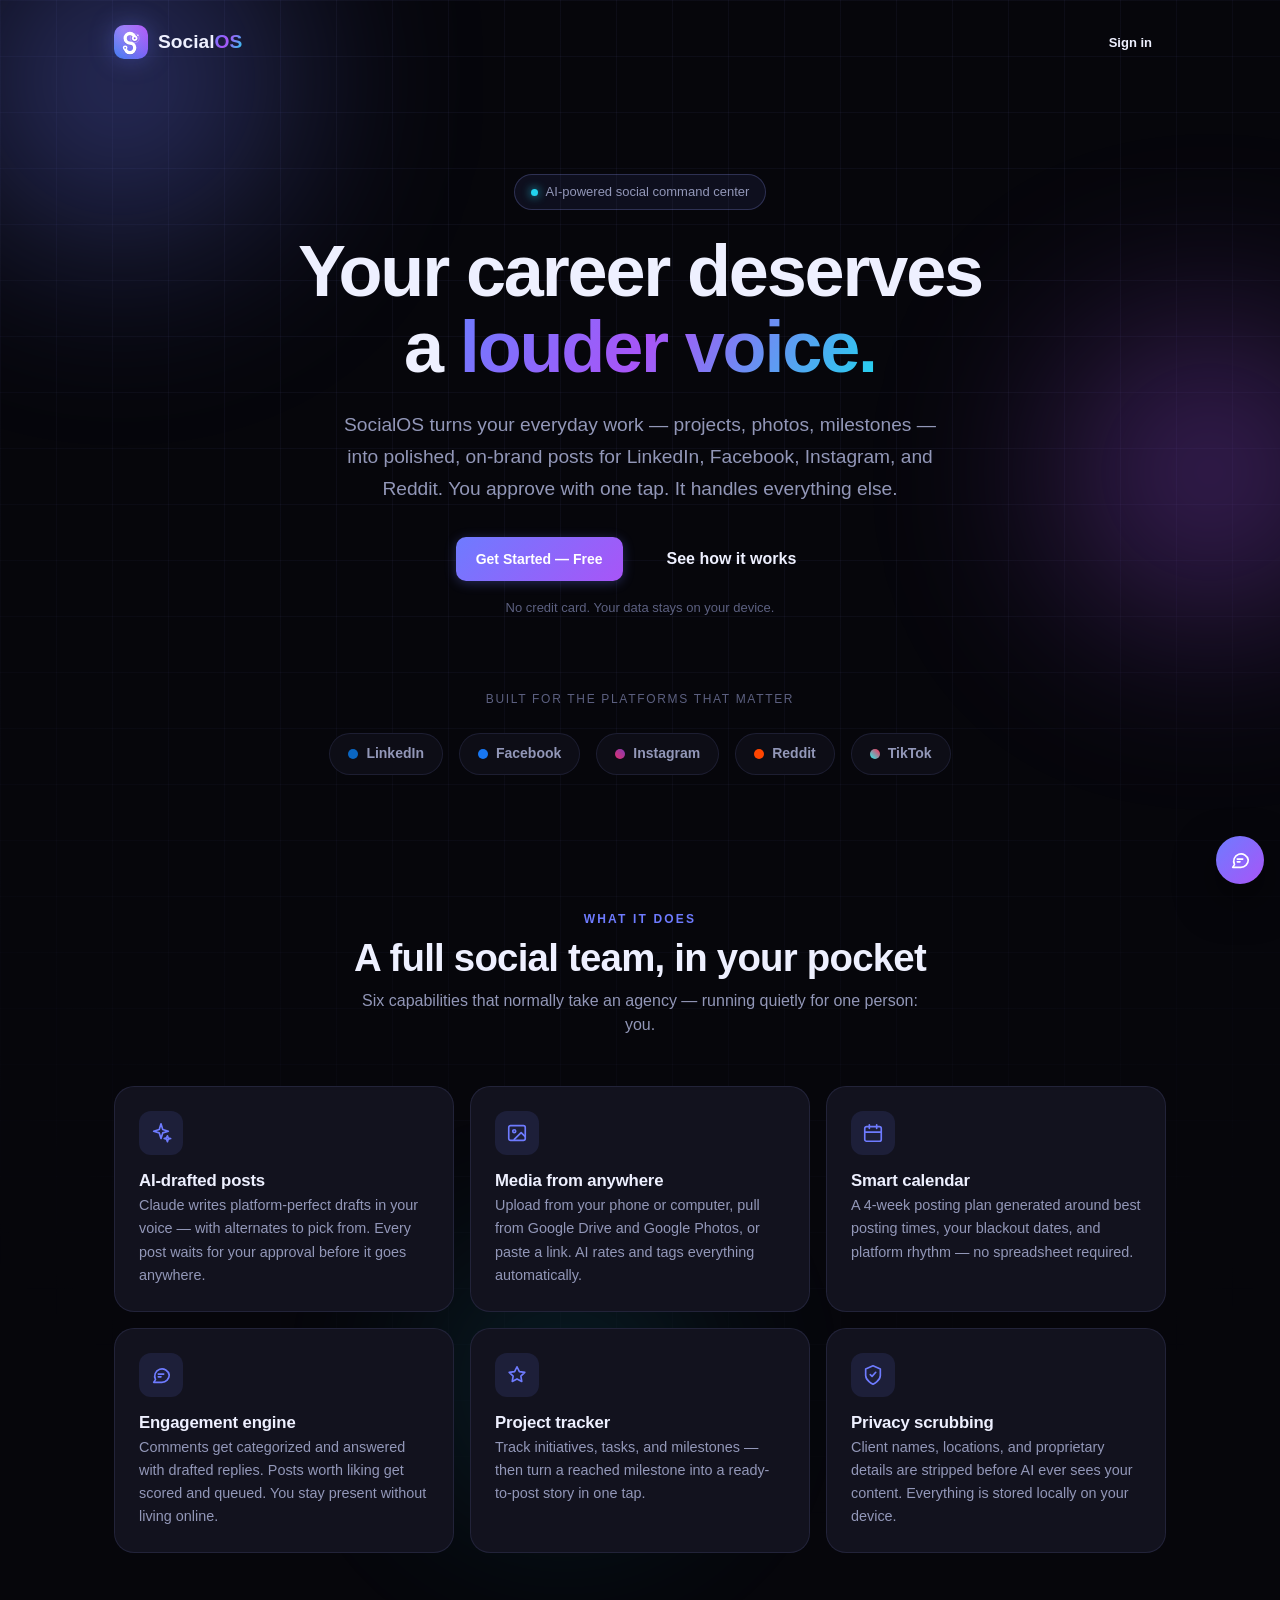
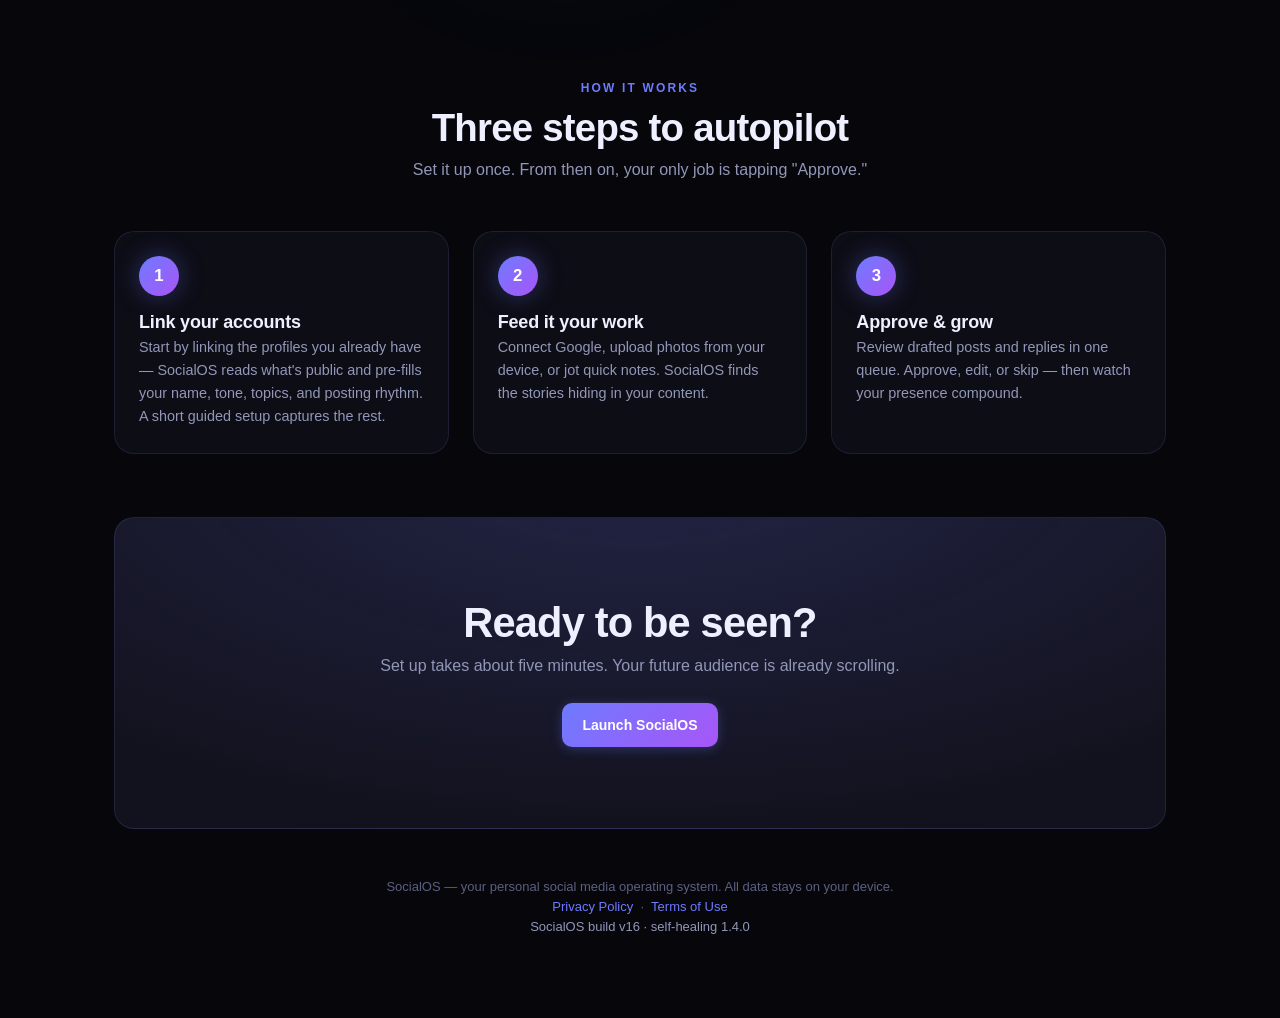
==== index.html @ 48b1b2dc "Deploy SocialOS front-end (2026-08-04T22:16Z)" ====
<!DOCTYPE html>
<html lang="en">
<head>
  <meta charset="UTF-8">
  <meta name="viewport" content="width=device-width, initial-scale=1.0, viewport-fit=cover">
  <meta name="theme-color" content="#06060B">
  <meta name="description" content="SocialOS — AI-powered personal social media manager">
  <meta name="apple-mobile-web-app-capable" content="yes">
  <meta name="apple-mobile-web-app-title" content="SocialOS">
  <meta name="apple-mobile-web-app-status-bar-style" content="black-translucent">

  <!-- Social share (link previews — Slack / iMessage / X / Facebook). Absolute
       URLs so crawlers resolve the image from the canonical origin. -->
  <meta property="og:type" content="website">
  <meta property="og:site_name" content="SocialOS">
  <meta property="og:title" content="SocialOS">
  <meta property="og:description" content="AI-powered personal social media manager">
  <meta property="og:url" content="https://socialos.fyi/">
  <meta property="og:image" content="https://socialos.fyi/icons/og-image.png?v=2">
  <meta property="og:image:width" content="1200">
  <meta property="og:image:height" content="630">
  <meta name="twitter:card" content="summary_large_image">
  <meta name="twitter:title" content="SocialOS">
  <meta name="twitter:description" content="AI-powered personal social media manager">
  <meta name="twitter:image" content="https://socialos.fyi/icons/og-image.png?v=2">

  <!-- CSP: no third-party scripts (Section 9 security rule) -->
  <!-- style-src needs 'unsafe-inline': UI templates set platform colors and
       progress widths via style attributes. Scripts stay locked to 'self'.
       No api.anthropic.com — all Claude calls MUST go through the Supabase
       Edge Function proxy (*.supabase.co), never directly.
       No www.linkedin.com/api.linkedin.com/www.reddit.com/oauth.reddit.com/
       www.tiktok.com/open.tiktokapis.com either (Phase 5, js/linkedin.js +
       js/reddit.js + js/tiktok.js) — deliberately absent.
       None of those endpoints set CORS headers for browser callers anyway
       (see docs/ROADMAP.md §2), so every LinkedIn/Reddit/TikTok call is
       relayed through one shared Supabase Edge Function (*.supabase.co,
       already allowed below); this CSP is what makes it impossible for a
       bug to accidentally call any of those platforms directly instead.
       The OAuth *authorize* redirect is a top-level navigation
       (window.location.href), not a fetch, so it isn't governed by
       connect-src at all — same for Google's accounts.google.com page.
       No oauth2.googleapis.com either: Google token exchange/refresh/revoke
       all happen server-side in the google-oauth Edge Function
       (*.supabase.co), so the client secret never exists in the browser and
       this CSP makes a direct token call impossible by construction. -->
  <meta http-equiv="Content-Security-Policy"
        content="default-src 'self';
                 script-src 'self';
                 style-src 'self' 'unsafe-inline' https://fonts.googleapis.com;
                 font-src https://fonts.gstatic.com;
                 connect-src 'self' https://*.supabase.co https://www.googleapis.com https://photospicker.googleapis.com https://*.googleusercontent.com;
                 img-src 'self' data: blob: https:;">

  <title>SocialOS</title>

  <!-- PWA -->
  <link rel="manifest" href="manifest.json">
  <!-- ?v=2 busts the per-URL icon caches (iOS Safari keeps a stale
       apple-touch-icon even across remove/re-add of the home-screen app) —
       bump it whenever the icon art changes. -->
  <link rel="icon" type="image/png" sizes="32x32" href="icons/favicon-32.png?v=2">
  <link rel="icon" type="image/png" sizes="48x48" href="icons/favicon-48.png?v=2">
  <link rel="icon" type="image/png" sizes="192x192" href="icons/icon-192.png?v=2">
  <link rel="apple-touch-icon" href="icons/apple-touch-icon.png?v=2">
  <link rel="apple-touch-icon" sizes="180x180" href="icons/apple-touch-icon.png?v=2">

  <!-- Fonts (Section 6 typography) -->
  <link rel="preconnect" href="https://fonts.googleapis.com">
  <link rel="preconnect" href="https://fonts.gstatic.com" crossorigin>
  <link rel="stylesheet" href="https://fonts.googleapis.com/css2?family=Space+Grotesk:wght@400;500;600;700&family=Inter:wght@400;500;600;700&family=JetBrains+Mono:wght@400;500&display=swap">

  <!-- Styles -->
  <link rel="stylesheet" href="css/app.css">
</head>
<body>

  <div id="app">

    <!-- ═══ Landing Screen (signed-out / pre-onboarding) ═══ -->
    <div id="screen-landing" class="screen screen-full active">
      <div id="landing-content"></div>
    </div>

    <!-- ═══ Onboarding Screen ═══ -->
    <div id="screen-onboarding" class="screen">
      <div id="onboarding-content"></div>
    </div>

    <!-- ═══ Dashboard Screen ═══ -->
    <div id="screen-dashboard" class="screen">
      <div id="dashboard-content"></div>
    </div>

    <!-- ═══ Compose Screen (Quick Post) ═══ -->
    <div id="screen-compose" class="screen">
      <div id="compose-content"></div>
    </div>

    <!-- ═══ Approvals Screen ═══ -->
    <div id="screen-approvals" class="screen">
      <div id="approvals-content"></div>
    </div>

    <!-- ═══ Front Office Queue Screen (agent drafts awaiting review) ═══ -->
    <div id="screen-queue" class="screen">
      <div id="queue-content"></div>
    </div>

    <!-- ═══ Calendar Screen ═══ -->
    <div id="screen-calendar" class="screen">
      <div id="calendar-content"></div>
    </div>

    <!-- ═══ Content Library Screen ═══ -->
    <div id="screen-library" class="screen">
      <div id="library-content"></div>
    </div>

    <!-- ═══ Projects Screen (Program Manager) ═══ -->
    <div id="screen-projects" class="screen">
      <div id="projects-content"></div>
    </div>

    <!-- ═══ Settings Screen ═══ -->
    <div id="screen-settings" class="screen">
      <div id="settings-content"></div>
    </div>

    <!-- ═══ Main Navigation — bottom bar on mobile, sidebar on desktop ═══ -->
    <nav id="main-nav" style="display:none" aria-label="Main">
      <div class="nav-brand" aria-hidden="true">
        <img class="nav-brand-mark" src="icons/logo.svg" alt="" width="34" height="34">
        <span class="nav-brand-name">Social<em>OS</em></span>
      </div>

      <div class="nav-tabs">
        <button class="nav-tab" data-screen="screen-dashboard">
          <span class="nav-tab-icon">
            <svg viewBox="0 0 24 24" fill="none" stroke="currentColor" stroke-width="1.8" stroke-linecap="round" stroke-linejoin="round"><path d="M3 10.5 12 3l9 7.5"/><path d="M5 9.5V21h14V9.5"/><path d="M9.5 21v-6h5v6"/></svg>
          </span>
          <span class="nav-tab-label">Home</span>
        </button>
        <button class="nav-tab" data-screen="screen-compose">
          <span class="nav-tab-icon">
            <svg viewBox="0 0 24 24" fill="none" stroke="currentColor" stroke-width="1.8" stroke-linecap="round" stroke-linejoin="round"><path d="M12 20h9"/><path d="M16.5 3.5a2.1 2.1 0 0 1 3 3L7 19l-4 1 1-4L16.5 3.5z"/></svg>
          </span>
          <span class="nav-tab-label">Compose</span>
        </button>
        <button class="nav-tab" data-screen="screen-approvals">
          <span class="nav-tab-icon">
            <svg viewBox="0 0 24 24" fill="none" stroke="currentColor" stroke-width="1.8" stroke-linecap="round" stroke-linejoin="round"><path d="M20 6 9 17l-5-5"/></svg>
          </span>
          <span class="nav-tab-label">Approvals</span>
          <span class="nav-badge" id="approval-badge">0</span>
        </button>
        <button class="nav-tab" data-screen="screen-queue">
          <span class="nav-tab-icon">
            <svg viewBox="0 0 24 24" fill="none" stroke="currentColor" stroke-width="1.8" stroke-linecap="round" stroke-linejoin="round"><path d="M22 12h-6l-2 3h-4l-2-3H2"/><path d="M5.5 5.1 2 12v6a2 2 0 0 0 2 2h16a2 2 0 0 0 2-2v-6l-3.5-6.9A2 2 0 0 0 16.7 4H7.3a2 2 0 0 0-1.8 1.1z"/></svg>
          </span>
          <span class="nav-tab-label">Queue</span>
        </button>
        <button class="nav-tab" data-screen="screen-calendar">
          <span class="nav-tab-icon">
            <svg viewBox="0 0 24 24" fill="none" stroke="currentColor" stroke-width="1.8" stroke-linecap="round" stroke-linejoin="round"><rect x="3" y="5" width="18" height="16" rx="2"/><path d="M16 3v4M8 3v4M3 11h18"/></svg>
          </span>
          <span class="nav-tab-label">Calendar</span>
        </button>
        <button class="nav-tab" data-screen="screen-library">
          <span class="nav-tab-icon">
            <svg viewBox="0 0 24 24" fill="none" stroke="currentColor" stroke-width="1.8" stroke-linecap="round" stroke-linejoin="round"><rect x="3" y="4" width="18" height="16" rx="2"/><circle cx="9" cy="10" r="1.6"/><path d="m21 16-4.5-4.5L9 19"/></svg>
          </span>
          <span class="nav-tab-label">Library</span>
        </button>
        <button class="nav-tab" data-screen="screen-projects">
          <span class="nav-tab-icon">
            <svg viewBox="0 0 24 24" fill="none" stroke="currentColor" stroke-width="1.8" stroke-linecap="round" stroke-linejoin="round"><path d="M12 3l2.6 5.3 5.9.8-4.3 4.1 1 5.8L12 16.3 6.8 19l1-5.8L3.5 9.1l5.9-.8L12 3z"/></svg>
          </span>
          <span class="nav-tab-label">Projects</span>
        </button>
        <button class="nav-tab" data-screen="screen-settings">
          <span class="nav-tab-icon">
            <svg viewBox="0 0 24 24" fill="none" stroke="currentColor" stroke-width="1.8" stroke-linecap="round" stroke-linejoin="round"><circle cx="12" cy="12" r="3.2"/><path d="M19.4 15a1.7 1.7 0 0 0 .34 1.87l.06.06a2 2 0 1 1-2.83 2.83l-.06-.06a1.7 1.7 0 0 0-1.87-.34 1.7 1.7 0 0 0-1.03 1.56V21a2 2 0 1 1-4 0v-.09A1.7 1.7 0 0 0 8.98 19.4a1.7 1.7 0 0 0-1.87.34l-.06.06a2 2 0 1 1-2.83-2.83l.06-.06a1.7 1.7 0 0 0 .34-1.87 1.7 1.7 0 0 0-1.56-1.03H3a2 2 0 1 1 0-4h.09A1.7 1.7 0 0 0 4.6 8.98a1.7 1.7 0 0 0-.34-1.87l-.06-.06a2 2 0 1 1 2.83-2.83l.06.06a1.7 1.7 0 0 0 1.87.34H9a1.7 1.7 0 0 0 1.03-1.56V3a2 2 0 1 1 4 0v.09c0 .68.4 1.3 1.03 1.56a1.7 1.7 0 0 0 1.87-.34l.06-.06a2 2 0 1 1 2.83 2.83l-.06.06a1.7 1.7 0 0 0-.34 1.87V9c.26.63.88 1.03 1.56 1.03H21a2 2 0 1 1 0 4h-.09a1.7 1.7 0 0 0-1.56 1.03z"/></svg>
          </span>
          <span class="nav-tab-label">Settings</span>
        </button>
      </div>
    </nav>

  </div>

  <!-- ═══ Overlays ═══ -->

  <!-- Hidden file input: "Upload from device" media source -->
  <input type="file" id="local-file-input" accept="image/*,video/*" multiple hidden>

  <!-- Toast container -->
  <div id="toast-container"></div>

  <!-- Loading overlay -->
  <div id="loading-overlay">
    <div class="loading-spinner"></div>
    <div class="loading-message">Loading...</div>
  </div>

  <!-- Bottom sheet (confirmations) -->
  <div id="bottom-sheet">
    <div id="bottom-sheet-content"></div>
  </div>

  <!-- Feedback: persistent entry point (self-healing feedback loop) -->
  <button id="feedback-fab" class="feedback-fab" data-action="open-feedback" aria-label="Send feedback">
    <svg viewBox="0 0 24 24" fill="none" stroke="currentColor" stroke-width="1.8" stroke-linecap="round" stroke-linejoin="round"><path d="M21 12a8 8 0 0 1-8 8H4l2-3a8 8 0 1 1 15-5z"/><path d="M9 11h6M9 14h3"/></svg>
  </button>

  <!-- App version — small, muted, bottom-right (SemVer https://semver.org).
       window.SOCIALOS_VERSION is the single source of truth for the app
       version; keep it in step with sw.js CACHE_NAME on shell releases. -->
  <a id="version-badge" class="version-badge" href="https://semver.org" target="_blank" rel="noopener noreferrer" aria-label="App version"></a>
  <script>
    window.SOCIALOS_VERSION = '1.0.0';
    (function () {
      var b = document.getElementById('version-badge');
      if (b) {
        b.textContent = 'v' + window.SOCIALOS_VERSION;
        b.title = 'SocialOS v' + window.SOCIALOS_VERSION;
      }
    })();
  </script>

  <!-- ═══ Scripts (order matters — no modules, no bundler) ═══ -->
  <!-- self-healing.js has no dependencies and installs window.onerror /
       unhandledrejection from SocialOS.init(); it must load first so early
       errors during boot are still catchable. -->
  <script src="js/self-healing.js"></script>
  <script src="js/utils.js"></script>
  <script src="js/db.js"></script>
  <script src="js/media.js"></script>
  <script src="js/auth.js"></script>
  <script src="js/sync.js"></script>
  <script src="js/ai.js"></script>
  <script src="js/google.js"></script>
  <script src="js/linkedin.js"></script>
  <script src="js/reddit.js"></script>
  <script src="js/tiktok.js"></script>
  <script src="js/linker.js"></script>
  <script src="js/growth.js"></script>
  <script src="js/pm.js"></script>
  <script src="js/engagement.js"></script>
  <script src="js/composer.js"></script>
  <script src="js/queue.js"></script>
  <script src="js/push.js"></script>
  <script src="js/ui.js"></script>
  <script src="js/app.js"></script>

</body>
</html>
---- css/app.css ----
/* ═══════════════════════════════════════════════════════════════════
   SocialOS — App Stylesheet (v2 redesign)
   "Aurora console" — deep-space dark, indigo→violet aurora accents,
   glass surfaces, one adaptive layout: bottom tab bar on mobile,
   fixed sidebar on desktop. No frameworks, no CDN dependencies.
   ═══════════════════════════════════════════════════════════════════ */

/* ── Design tokens ────────────────────────────────────────────────── */

:root {
  /* Backgrounds */
  --bg-primary:   #06060B;
  --bg-surface:   #0D0D16;
  --bg-card:      #12121E;
  --bg-elevated:  #1A1A2C;
  --bg-border:    rgba(148, 156, 255, 0.12);
  --bg-border-strong: rgba(148, 156, 255, 0.24);

  /* Accents */
  --accent:        #6E7BFF;
  --accent-hover:  #5865F2;
  --accent-2:      #A855F7;
  --accent-3:      #22D3EE;
  --grad-accent:   linear-gradient(135deg, #6E7BFF 0%, #A855F7 100%);
  --grad-aurora:   linear-gradient(120deg, #6E7BFF 0%, #A855F7 45%, #22D3EE 100%);
  --success:       #34D399;
  --warning:       #FBBF24;
  --danger:        #F87171;

  /* Text */
  --text-primary:   #EEF0FF;
  --text-secondary: #9297B8;
  --text-faint:     #5C6080;

  /* Platform colors */
  --linkedin:  #0A66C2;
  --facebook:  #1877F2;
  --instagram: linear-gradient(45deg, #E1306C, #833AB4);
  --reddit:    #FF4500;

  /* Typography */
  --font-display: 'Space Grotesk', sans-serif;
  --font-body:    'Inter', sans-serif;
  --font-mono:    'JetBrains Mono', monospace;

  /* Spacing */
  --space-xs: 4px;
  --space-sm: 8px;
  --space-md: 16px;
  --space-lg: 24px;
  --space-xl: 32px;
  --space-2xl: 48px;

  /* Radius */
  --radius-sm: 10px;
  --radius-md: 14px;
  --radius-lg: 20px;
  --radius-full: 9999px;

  /* Shadows / glows */
  --shadow-card: 0 2px 10px rgba(0, 0, 0, 0.35);
  --shadow-elevated: 0 16px 40px rgba(0, 0, 0, 0.55);
  --glow-accent: 0 0 24px rgba(110, 123, 255, 0.35);

  /* Layout */
  --nav-height: 64px;
  --sidebar-width: 236px;
  --content-max: 1080px;

  /* Safe areas */
  --safe-bottom: env(safe-area-inset-bottom, 0px);
}

/* ── Reset ────────────────────────────────────────────────────────── */

*, *::before, *::after {
  box-sizing: border-box;
  margin: 0;
  padding: 0;
}

html {
  font-size: 16px;
  -webkit-text-size-adjust: 100%;
  scroll-behavior: smooth;
}

body {
  font-family: var(--font-body);
  background: var(--bg-primary);
  color: var(--text-primary);
  line-height: 1.55;
  min-height: 100vh;
  min-height: 100dvh;
  overflow-x: hidden;
  -webkit-font-smoothing: antialiased;
}

h1, h2, h3, h4 {
  font-family: var(--font-display);
  font-weight: 600;
  line-height: 1.15;
  letter-spacing: -0.01em;
}

h1 { font-size: 1.875rem; }
h2 { font-size: 1.4rem; }
h3 { font-size: 1.125rem; }
h4 { font-size: 1rem; }

a { color: var(--accent); text-decoration: none; }

img { max-width: 100%; height: auto; }

::selection { background: rgba(110, 123, 255, 0.35); }

/* Slim, theme-matched scrollbars */
* { scrollbar-width: thin; scrollbar-color: var(--bg-elevated) transparent; }
*::-webkit-scrollbar { width: 8px; height: 8px; }
*::-webkit-scrollbar-thumb { background: var(--bg-elevated); border-radius: 4px; }
*::-webkit-scrollbar-track { background: transparent; }

/* ── App shell ────────────────────────────────────────────────────── */

#app {
  display: flex;
  flex-direction: column;
  min-height: 100vh;
  min-height: 100dvh;
}

.screen {
  display: none;
  flex: 1;
  padding: var(--space-lg) var(--space-md);
  padding-bottom: calc(var(--nav-height) + var(--space-lg) + var(--safe-bottom));
  overflow-y: auto;
  -webkit-overflow-scrolling: touch;
}

.screen.active {
  display: block;
  animation: screen-in 0.28s ease both;
}

@keyframes screen-in {
  from { opacity: 0; transform: translateY(8px); }
  to   { opacity: 1; transform: none; }
}

/* Every screen holds exactly one content div — center it */
.screen > div {
  max-width: 640px;
  margin: 0 auto;
}

/* Full-bleed screens (landing) manage their own width */
.screen-full { padding: 0; }
.screen-full > div { max-width: none; }

/* ═══════════════════════════════════════════════════════════════════
   NAVIGATION — bottom glass bar (mobile) / fixed sidebar (desktop)
   ═══════════════════════════════════════════════════════════════════ */

#main-nav {
  position: fixed;
  bottom: 0;
  left: 0;
  right: 0;
  z-index: 100;
  display: flex;
  flex-direction: column;
  background: rgba(10, 10, 18, 0.82);
  -webkit-backdrop-filter: blur(18px);
  backdrop-filter: blur(18px);
  border-top: 1px solid var(--bg-border);
  padding-bottom: var(--safe-bottom);
}

.nav-brand { display: none; }

.nav-tabs {
  display: flex;
  width: 100%;
}

.nav-tab {
  flex: 1;
  display: flex;
  flex-direction: column;
  align-items: center;
  justify-content: center;
  gap: 3px;
  padding: 10px 0 8px;
  color: var(--text-secondary);
  font-size: 0.625rem;
  font-weight: 500;
  font-family: var(--font-body);
  letter-spacing: 0.02em;
  cursor: pointer;
  transition: color 0.2s;
  border: none;
  background: transparent;
  position: relative;
  min-height: var(--nav-height);
}

.nav-tab-icon {
  display: inline-flex;
  width: 22px;
  height: 22px;
}

.nav-tab-icon svg { width: 100%; height: 100%; }

/* 8 tabs share the bar: without min-width:0 a long label ("Approvals") makes
   its flex item refuse to shrink on narrow phones — tabs go unequal and the
   bar overflows/clips (the iOS render bug). Labels ellipsize instead. */
.nav-tab { min-width: 0; }

.nav-tab-label {
  max-width: 100%;
  padding: 0 2px;
  white-space: nowrap;
  overflow: hidden;
  text-overflow: ellipsis;
}

.nav-tab.active { color: var(--text-primary); }

.nav-tab.active .nav-tab-icon {
  color: var(--accent);
  filter: drop-shadow(0 0 8px rgba(110, 123, 255, 0.6));
}

/* Active indicator: bar above the icon on mobile */
.nav-tab::after {
  content: '';
  position: absolute;
  top: 0;
  left: 50%;
  transform: translateX(-50%) scaleX(0);
  width: 28px;
  height: 2px;
  border-radius: 2px;
  background: var(--grad-accent);
  transition: transform 0.25s ease;
}

.nav-tab.active::after { transform: translateX(-50%) scaleX(1); }

.nav-badge {
  position: absolute;
  top: 6px;
  right: calc(50% - 20px);
  background: var(--danger);
  color: #fff;
  font-size: 0.625rem;
  font-weight: 700;
  min-width: 17px;
  height: 17px;
  border-radius: var(--radius-full);
  display: none;
  align-items: center;
  justify-content: center;
  padding: 0 4px;
  box-shadow: 0 0 0 2px var(--bg-primary);
}

/* ── Desktop: sidebar ──────────────────────────────────────────────── */

@media (min-width: 1024px) {
  #main-nav {
    top: 0;
    right: auto;
    width: var(--sidebar-width);
    border-top: none;
    border-right: 1px solid var(--bg-border);
    padding: var(--space-lg) var(--space-md);
    gap: var(--space-xl);
  }

  .nav-brand {
    display: flex;
    align-items: center;
    gap: 10px;
    padding: 4px 10px;
  }

  .nav-brand-mark {
    display: inline-flex;
    width: 34px;
    height: 34px;
    border-radius: 10px;
    object-fit: contain;
    box-shadow: var(--glow-accent);
  }

  .nav-brand-name {
    font-family: var(--font-display);
    font-weight: 700;
    font-size: 1.15rem;
    letter-spacing: -0.02em;
  }

  .nav-brand-name em {
    font-style: normal;
    background: var(--grad-aurora);
    -webkit-background-clip: text;
    background-clip: text;
    -webkit-text-fill-color: transparent;
    color: transparent;
  }

  .nav-tabs {
    flex-direction: column;
    gap: 4px;
  }

  .nav-tab {
    flex-direction: row;
    justify-content: flex-start;
    gap: 12px;
    padding: 11px 12px;
    min-height: 0;
    border-radius: var(--radius-sm);
    font-size: 0.875rem;
    transition: color 0.2s, background 0.2s;
  }

  .nav-tab:hover { color: var(--text-primary); background: rgba(148, 156, 255, 0.06); }

  .nav-tab.active {
    background: rgba(110, 123, 255, 0.12);
    color: var(--text-primary);
  }

  .nav-tab::after {
    top: 50%;
    left: 0;
    transform: translateY(-50%) scaleY(0);
    width: 3px;
    height: 22px;
  }

  .nav-tab.active::after { transform: translateY(-50%) scaleY(1); }

  .nav-badge {
    position: static;
    margin-left: auto;
    box-shadow: none;
  }

  /* Push screens right of the sidebar when it's visible */
  body.nav-visible .screen {
    margin-left: var(--sidebar-width);
    padding: var(--space-2xl) var(--space-xl);
  }

  body.nav-visible .screen > div { max-width: var(--content-max); }
}

/* ═══════════════════════════════════════════════════════════════════
   LANDING PAGE
   ═══════════════════════════════════════════════════════════════════ */

.landing {
  position: relative;
  min-height: 100vh;
  min-height: 100dvh;
  overflow: hidden;
}

/* Aurora backdrop: drifting glow orbs + faint grid */
.landing-bg {
  position: absolute;
  inset: 0;
  pointer-events: none;
  background-image:
    linear-gradient(rgba(148, 156, 255, 0.05) 1px, transparent 1px),
    linear-gradient(90deg, rgba(148, 156, 255, 0.05) 1px, transparent 1px);
  background-size: 56px 56px;
  -webkit-mask-image: radial-gradient(ellipse 90% 60% at 50% 0%, #000 40%, transparent 100%);
  mask-image: radial-gradient(ellipse 90% 60% at 50% 0%, #000 40%, transparent 100%);
}

.landing-orb {
  position: absolute;
  border-radius: 50%;
  filter: blur(90px);
  opacity: 0.5;
  pointer-events: none;
  animation: orb-drift 16s ease-in-out infinite alternate;
}

.landing-orb-1 {
  width: 480px; height: 480px;
  top: -160px; left: -120px;
  background: radial-gradient(circle, #6E7BFF 0%, transparent 70%);
}

.landing-orb-2 {
  width: 420px; height: 420px;
  top: 10%; right: -140px;
  background: radial-gradient(circle, #A855F7 0%, transparent 70%);
  animation-delay: -6s;
}

.landing-orb-3 {
  width: 360px; height: 360px;
  top: 46%; left: 30%;
  background: radial-gradient(circle, #22D3EE 0%, transparent 70%);
  opacity: 0.22;
  animation-delay: -11s;
}

@keyframes orb-drift {
  from { transform: translate(0, 0) scale(1); }
  to   { transform: translate(48px, 36px) scale(1.12); }
}

.landing-inner {
  position: relative;
  max-width: 1100px;
  margin: 0 auto;
  padding: 0 var(--space-lg) var(--space-2xl);
}

/* Top bar */
.landing-topbar {
  display: flex;
  align-items: center;
  justify-content: space-between;
  padding: var(--space-lg) 0;
}

.landing-logo {
  display: flex;
  align-items: center;
  gap: 10px;
  font-family: var(--font-display);
  font-weight: 700;
  font-size: 1.2rem;
}

.landing-logo .nav-brand-mark {
  display: inline-flex;
  width: 34px;
  height: 34px;
  border-radius: 10px;
  object-fit: contain;
  box-shadow: var(--glow-accent);
}

.landing-logo em {
  font-style: normal;
  background: var(--grad-aurora);
  -webkit-background-clip: text;
  background-clip: text;
  -webkit-text-fill-color: transparent;
  color: transparent;
}

/* Hero */
.landing-hero {
  padding: clamp(48px, 10vh, 120px) 0 clamp(40px, 8vh, 96px);
  text-align: center;
}

.hero-badge {
  display: inline-flex;
  align-items: center;
  gap: 8px;
  padding: 7px 16px;
  border-radius: var(--radius-full);
  border: 1px solid var(--bg-border-strong);
  background: rgba(110, 123, 255, 0.08);
  font-size: 0.8125rem;
  font-weight: 500;
  color: var(--text-secondary);
  margin-bottom: var(--space-lg);
}

.hero-badge-dot {
  width: 7px; height: 7px;
  border-radius: 50%;
  background: var(--accent-3);
  box-shadow: 0 0 10px var(--accent-3);
  animation: pulse-dot 2.4s ease-in-out infinite;
}

@keyframes pulse-dot {
  0%, 100% { opacity: 1; }
  50% { opacity: 0.35; }
}

.hero-title {
  font-size: clamp(2.4rem, 7vw, 4.5rem);
  font-weight: 700;
  letter-spacing: -0.03em;
  line-height: 1.05;
  margin-bottom: var(--space-lg);
}

.hero-title .grad {
  background: var(--grad-aurora);
  -webkit-background-clip: text;
  background-clip: text;
  -webkit-text-fill-color: transparent;
  color: transparent;
}

.hero-sub {
  max-width: 620px;
  margin: 0 auto var(--space-xl);
  color: var(--text-secondary);
  font-size: clamp(1rem, 2.5vw, 1.2rem);
  line-height: 1.65;
}

.hero-ctas {
  display: flex;
  flex-wrap: wrap;
  align-items: center;
  justify-content: center;
  gap: var(--space-md);
}

.btn-hero {
  padding: 16px 36px;
  font-size: 1.05rem;
  border-radius: var(--radius-md);
  box-shadow: var(--glow-accent), 0 8px 24px rgba(110, 123, 255, 0.25);
}

.btn-ghost {
  background: transparent;
  color: var(--text-primary);
  border: 1px solid var(--bg-border-strong);
}
.btn-ghost:hover { border-color: var(--accent); background: rgba(110, 123, 255, 0.08); }

.hero-note {
  margin-top: var(--space-md);
  font-size: 0.8125rem;
  color: var(--text-faint);
}

/* Platform strip */
.landing-platforms {
  display: flex;
  align-items: center;
  justify-content: center;
  gap: var(--space-md);
  flex-wrap: wrap;
  padding-bottom: clamp(40px, 8vh, 88px);
}

.landing-platforms .label {
  font-size: 0.75rem;
  text-transform: uppercase;
  letter-spacing: 0.14em;
  color: var(--text-faint);
  width: 100%;
  text-align: center;
  margin-bottom: var(--space-sm);
}

.platform-pill {
  display: inline-flex;
  align-items: center;
  gap: 8px;
  padding: 9px 18px;
  border-radius: var(--radius-full);
  border: 1px solid var(--bg-border);
  background: var(--bg-surface);
  font-size: 0.875rem;
  font-weight: 600;
  color: var(--text-secondary);
}

.platform-pill .platform-dot { margin: 0; }

/* Section scaffolding */
.landing-section { padding: clamp(40px, 7vh, 80px) 0; }

.landing-kicker {
  display: block;
  text-align: center;
  font-size: 0.75rem;
  font-weight: 700;
  text-transform: uppercase;
  letter-spacing: 0.18em;
  color: var(--accent);
  margin-bottom: var(--space-sm);
}

.landing-h2 {
  text-align: center;
  font-size: clamp(1.6rem, 4vw, 2.4rem);
  letter-spacing: -0.02em;
  margin-bottom: var(--space-sm);
}

.landing-section-sub {
  text-align: center;
  color: var(--text-secondary);
  max-width: 560px;
  margin: 0 auto var(--space-2xl);
}

/* Feature grid */
.feature-grid {
  display: grid;
  grid-template-columns: 1fr;
  gap: var(--space-md);
}

.feature-card {
  position: relative;
  background: var(--bg-card);
  border: 1px solid var(--bg-border);
  border-radius: var(--radius-lg);
  padding: var(--space-lg);
  overflow: hidden;
  transition: transform 0.25s ease, border-color 0.25s ease, box-shadow 0.25s ease;
}

.feature-card:hover {
  transform: translateY(-3px);
  border-color: var(--bg-border-strong);
  box-shadow: var(--shadow-elevated);
}

.feature-card::before {
  content: '';
  position: absolute;
  top: 0; left: 0; right: 0;
  height: 1px;
  background: linear-gradient(90deg, transparent, rgba(110, 123, 255, 0.5), transparent);
  opacity: 0;
  transition: opacity 0.25s;
}

.feature-card:hover::before { opacity: 1; }

.feature-icon {
  display: inline-flex;
  align-items: center;
  justify-content: center;
  width: 44px;
  height: 44px;
  border-radius: 12px;
  background: rgba(110, 123, 255, 0.12);
  color: var(--accent);
  margin-bottom: var(--space-md);
}

.feature-icon svg { width: 22px; height: 22px; }

.feature-card h3 { margin-bottom: var(--space-xs); font-size: 1.05rem; }

.feature-card p {
  color: var(--text-secondary);
  font-size: 0.9rem;
  line-height: 1.6;
}

/* How it works */
.steps-grid {
  display: grid;
  grid-template-columns: 1fr;
  gap: var(--space-lg);
}

.step-card {
  position: relative;
  padding: var(--space-lg);
  background: var(--bg-surface);
  border: 1px solid var(--bg-border);
  border-radius: var(--radius-lg);
}

.step-num {
  display: inline-flex;
  align-items: center;
  justify-content: center;
  width: 40px;
  height: 40px;
  border-radius: 50%;
  background: var(--grad-accent);
  color: #fff;
  font-family: var(--font-display);
  font-weight: 700;
  font-size: 1.05rem;
  margin-bottom: var(--space-md);
  box-shadow: var(--glow-accent);
}

.step-card h3 { margin-bottom: var(--space-xs); }
.step-card p { color: var(--text-secondary); font-size: 0.9rem; line-height: 1.6; }

/* Final CTA */
.landing-cta {
  text-align: center;
  padding: clamp(48px, 9vh, 96px) var(--space-lg);
  border: 1px solid var(--bg-border);
  border-radius: var(--radius-lg);
  background:
    radial-gradient(ellipse 80% 120% at 50% -20%, rgba(110, 123, 255, 0.18), transparent),
    var(--bg-card);
  margin-bottom: var(--space-2xl);
}

.landing-cta h2 {
  font-size: clamp(1.6rem, 4.5vw, 2.6rem);
  letter-spacing: -0.02em;
  margin-bottom: var(--space-sm);
}

.landing-cta p { color: var(--text-secondary); margin-bottom: var(--space-lg); }

.landing-footer {
  text-align: center;
  color: var(--text-faint);
  font-size: 0.8125rem;
  padding-bottom: var(--space-xl);
}

@media (min-width: 700px) {
  .feature-grid { grid-template-columns: repeat(2, 1fr); }
  .steps-grid { grid-template-columns: repeat(3, 1fr); }
}

@media (min-width: 1024px) {
  .feature-grid { grid-template-columns: repeat(3, 1fr); }
}

/* ═══════════════════════════════════════════════════════════════════
   CORE COMPONENTS
   ═══════════════════════════════════════════════════════════════════ */

/* ── Cards ─────────────────────────────────────────────────────────── */

.card {
  background: var(--bg-card);
  border: 1px solid var(--bg-border);
  border-radius: var(--radius-md);
  padding: var(--space-md);
  margin-bottom: var(--space-md);
  box-shadow: var(--shadow-card);
}

.card-header {
  display: flex;
  align-items: center;
  gap: var(--space-sm);
  margin-bottom: var(--space-sm);
  font-size: 0.875rem;
}

.card-actions {
  display: flex;
  align-items: center;
  gap: var(--space-sm);
  margin-top: var(--space-md);
  flex-wrap: wrap;
}

/* ── Buttons ───────────────────────────────────────────────────────── */

.btn {
  display: inline-flex;
  align-items: center;
  justify-content: center;
  gap: 8px;
  padding: 10px 20px;
  border-radius: var(--radius-sm);
  font-family: var(--font-body);
  font-size: 0.875rem;
  font-weight: 600;
  cursor: pointer;
  border: none;
  transition: background 0.2s, transform 0.12s, box-shadow 0.2s, border-color 0.2s;
  min-height: 44px;
  min-width: 44px;
}

.btn:active { transform: scale(0.97); }

.btn-primary {
  background: var(--grad-accent);
  color: #fff;
  box-shadow: 0 2px 12px rgba(110, 123, 255, 0.3);
}
.btn-primary:hover { box-shadow: var(--glow-accent); filter: brightness(1.08); }

.btn-secondary {
  background: var(--bg-elevated);
  color: var(--text-primary);
  border: 1px solid var(--bg-border);
}
.btn-secondary:hover { border-color: var(--bg-border-strong); }

.btn-accent {
  background: var(--accent-2);
  color: #fff;
}

.btn-success {
  background: var(--success);
  color: #06231A;
}

.btn-danger {
  background: transparent;
  color: var(--danger);
  border: 1px solid rgba(248, 113, 113, 0.4);
}
.btn-danger:hover { border-color: var(--danger); background: rgba(248, 113, 113, 0.08); }

.btn-google {
  background: #fff;
  color: #1a1a1a;
  border: 1px solid #dadce0;
  box-shadow: 0 1px 2px rgba(60, 64, 67, 0.15);
}
.btn-google:hover {
  background: #f8f9fa;
  box-shadow: 0 1px 3px rgba(60, 64, 67, 0.3);
}
.btn-google:active {
  background: #f1f3f4;
  box-shadow: 0 1px 2px rgba(60, 64, 67, 0.15);
}
.btn-google svg { flex-shrink: 0; }

.btn-sm {
  padding: 6px 14px;
  font-size: 0.8125rem;
  min-height: 36px;
}

.btn-lg {
  padding: 14px 28px;
  font-size: 1rem;
}

.btn-small {
  padding: 6px 12px;
  font-size: 0.75rem;
  min-height: 32px;
}

.btn-row {
  display: flex;
  gap: var(--space-sm);
  flex-wrap: wrap;
}

/* ── Inputs ────────────────────────────────────────────────────────── */

.input {
  width: 100%;
  padding: 12px 14px;
  background: var(--bg-surface);
  border: 1px solid var(--bg-border);
  border-radius: var(--radius-sm);
  color: var(--text-primary);
  font-family: var(--font-body);
  font-size: 1rem;
  transition: border-color 0.2s, box-shadow 0.2s;
  min-height: 44px;
}

.input:focus {
  outline: none;
  border-color: var(--accent);
  box-shadow: 0 0 0 3px rgba(110, 123, 255, 0.18);
}

.input::placeholder {
  color: var(--text-secondary);
  opacity: 0.6;
}

.textarea {
  resize: vertical;
  min-height: 80px;
  line-height: 1.5;
}

.post-textarea {
  font-family: var(--font-mono);
  font-size: 0.875rem;
  line-height: 1.6;
}

select.input {
  appearance: none;
  background-image: url("data:image/svg+xml,%3Csvg xmlns='http://www.w3.org/2000/svg' width='12' height='12' fill='%239297B8'%3E%3Cpath d='M6 8L1 3h10z'/%3E%3C/svg%3E");
  background-repeat: no-repeat;
  background-position: right 14px center;
  padding-right: 36px;
}

.form-group {
  margin-bottom: var(--space-md);
}

.form-group label {
  display: block;
  font-size: 0.8125rem;
  color: var(--text-secondary);
  margin-bottom: var(--space-xs);
  font-weight: 500;
}

.input-row {
  display: flex;
  gap: var(--space-sm);
}

.input-row .input {
  flex: 1;
}

/* ── Chips ─────────────────────────────────────────────────────────── */

.chip-group {
  display: flex;
  flex-wrap: wrap;
  gap: var(--space-sm);
}

.chip {
  padding: 8px 16px;
  border-radius: var(--radius-full);
  background: var(--bg-surface);
  border: 1px solid var(--bg-border);
  color: var(--text-secondary);
  font-size: 0.8125rem;
  cursor: pointer;
  transition: all 0.2s;
  min-height: 36px;
  font-family: var(--font-body);
  text-transform: capitalize;
}

.chip:hover {
  border-color: var(--accent);
  color: var(--text-primary);
}

.chip.selected {
  background: var(--grad-accent);
  border-color: transparent;
  color: #fff;
  box-shadow: 0 2px 10px rgba(110, 123, 255, 0.3);
}

.chip-sm {
  padding: 5px 12px;
  font-size: 0.75rem;
  min-height: 28px;
}

/* ── Radio cards ───────────────────────────────────────────────────── */

.radio-group {
  display: flex;
  flex-direction: column;
  gap: var(--space-sm);
}

.radio-card {
  display: flex;
  flex-direction: column;
  padding: var(--space-md);
  background: var(--bg-surface);
  border: 1px solid var(--bg-border);
  border-radius: var(--radius-md);
  cursor: pointer;
  transition: border-color 0.2s, background 0.2s;
}

.radio-card.selected,
.radio-card:has(input:checked) {
  border-color: var(--accent);
  background: rgba(110, 123, 255, 0.08);
}

.radio-card input { display: none; }

.radio-label {
  font-weight: 600;
  margin-bottom: 2px;
}

.radio-desc {
  font-size: 0.8125rem;
  color: var(--text-secondary);
}

/* ── Toggle rows ───────────────────────────────────────────────────── */

.toggle-row {
  display: flex;
  align-items: center;
  gap: var(--space-sm);
  padding: var(--space-sm) 0;
  cursor: pointer;
  font-size: 0.9375rem;
}

.toggle-row input[type="checkbox"] {
  width: 18px;
  height: 18px;
  accent-color: var(--accent);
}

/* ═══════════════════════════════════════════════════════════════════
   ONBOARDING
   ═══════════════════════════════════════════════════════════════════ */

#screen-onboarding {
  display: none;
  padding: var(--space-lg) var(--space-md);
  padding-bottom: var(--space-xl);
}

#screen-onboarding.active { display: flex; flex-direction: column; }

#screen-onboarding > div {
  width: 100%;
  max-width: 520px;
  margin: 0 auto;
}

.ob-brand {
  display: flex;
  align-items: center;
  gap: 10px;
  margin-bottom: var(--space-xl);
  font-family: var(--font-display);
  font-weight: 700;
  font-size: 1.05rem;
  color: var(--text-secondary);
}

.ob-brand .nav-brand-mark {
  display: inline-flex;
  width: 30px;
  height: 30px;
  border-radius: 9px;
  object-fit: contain;
}

.onboarding-progress {
  height: 5px;
  background: var(--bg-elevated);
  border-radius: 3px;
  margin-bottom: var(--space-md);
  overflow: hidden;
}

.progress-bar {
  height: 100%;
  background: var(--grad-aurora);
  border-radius: 3px;
  transition: width 0.35s ease;
}

.onboarding-step-label {
  font-size: 0.75rem;
  font-weight: 600;
  text-transform: uppercase;
  letter-spacing: 0.1em;
  color: var(--accent);
  margin-bottom: var(--space-lg);
}

#onboarding-content h2 {
  margin-bottom: var(--space-sm);
  font-size: 1.6rem;
}

.onboarding-desc {
  color: var(--text-secondary);
  margin-bottom: var(--space-lg);
  font-size: 0.9375rem;
}

.onboarding-nav {
  display: flex;
  justify-content: space-between;
  margin-top: var(--space-xl);
  gap: var(--space-md);
}

.info-box {
  background: var(--bg-surface);
  border: 1px solid var(--bg-border);
  border-radius: var(--radius-sm);
  padding: var(--space-md);
  font-size: 0.8125rem;
  color: var(--text-secondary);
  line-height: 1.7;
}

.info-box code {
  background: var(--bg-primary);
  padding: 2px 6px;
  border-radius: 4px;
  font-family: var(--font-mono);
  font-size: 0.75rem;
  color: var(--accent);
}

.test-result {
  margin-top: var(--space-sm);
  font-size: 0.8125rem;
  min-height: 20px;
}

.test-result.success { color: var(--success); }
.test-result.error   { color: var(--danger); }

.completion-summary {
  display: flex;
  flex-direction: column;
  gap: var(--space-sm);
  margin-top: var(--space-md);
}

.summary-item {
  display: flex;
  align-items: center;
  gap: var(--space-sm);
  padding: var(--space-sm) var(--space-md);
  background: var(--bg-surface);
  border: 1px solid var(--bg-border);
  border-radius: var(--radius-sm);
  font-size: 0.9375rem;
}

.summary-item .check {
  color: var(--success);
  font-weight: bold;
}

.summary-item .check.pending {
  color: var(--text-secondary);
}

/* ── Accordion / summary-card ("Confirm your brief") ─────────────────── */

.ob-accordion {
  display: block;
  background: var(--bg-surface);
  border: 1px solid var(--bg-border);
  border-radius: var(--radius-md);
  overflow: hidden;
}

.ob-accordion + .ob-accordion {
  margin-top: var(--space-sm);
}

.ob-summary {
  display: flex;
  align-items: center;
  justify-content: space-between;
  gap: var(--space-sm);
  padding: var(--space-md);
  cursor: pointer;
  list-style: none;
  font-size: 0.9375rem;
  color: var(--text-primary);
}

.ob-summary::-webkit-details-marker {
  display: none;
}

.ob-summary-label {
  font-weight: 600;
  flex-shrink: 0;
}

.ob-summary-value {
  flex: 1;
  min-width: 0;
  color: var(--text-secondary);
  font-size: 0.8125rem;
  text-align: right;
  overflow: hidden;
  text-overflow: ellipsis;
  white-space: nowrap;
}

.ob-summary::after {
  content: '';
  flex-shrink: 0;
  width: 7px;
  height: 7px;
  margin-left: var(--space-xs);
  border-right: 1.5px solid var(--text-secondary);
  border-bottom: 1.5px solid var(--text-secondary);
  transform: rotate(45deg);
  transition: transform 0.2s ease;
}

.ob-accordion[open] > .ob-summary::after {
  transform: rotate(-135deg);
}

.ob-accordion-body {
  padding: 0 var(--space-md) var(--space-md);
  padding-top: var(--space-md);
  border-top: 1px solid var(--bg-border);
}

/* ═══════════════════════════════════════════════════════════════════
   DASHBOARD
   ═══════════════════════════════════════════════════════════════════ */

.dash-header {
  margin-bottom: var(--space-lg);
}

.dash-header h1 {
  margin-bottom: var(--space-xs);
  font-size: clamp(1.6rem, 4vw, 2.1rem);
  letter-spacing: -0.02em;
}

.dash-header .grad {
  background: var(--grad-aurora);
  -webkit-background-clip: text;
  background-clip: text;
  -webkit-text-fill-color: transparent;
  color: transparent;
}

.dash-cards {
  display: grid;
  grid-template-columns: 1fr 1fr;
  gap: var(--space-md);
  margin-bottom: var(--space-md);
}

.dash-card {
  position: relative;
  background: var(--bg-card);
  border: 1px solid var(--bg-border);
  border-radius: var(--radius-md);
  padding: var(--space-lg) var(--space-md);
  cursor: pointer;
  transition: border-color 0.2s, transform 0.2s, box-shadow 0.2s;
  overflow: hidden;
}

.dash-card:hover {
  border-color: var(--bg-border-strong);
  transform: translateY(-2px);
  box-shadow: var(--shadow-elevated);
}

.dash-card::after {
  content: '';
  position: absolute;
  top: 0; left: 0; right: 0;
  height: 2px;
  background: var(--card-glow, var(--grad-accent));
  opacity: 0.7;
}

.card-pending  { --card-glow: linear-gradient(90deg, #FBBF24, #F59E0B); }
.card-content  { --card-glow: linear-gradient(90deg, #6E7BFF, #22D3EE); }
.card-projects { --card-glow: linear-gradient(90deg, #A855F7, #6E7BFF); }
.card-tasks    { --card-glow: linear-gradient(90deg, #34D399, #22D3EE); }

.dash-card-number {
  font-family: var(--font-display);
  font-size: 2.4rem;
  font-weight: 700;
  line-height: 1;
  margin-bottom: var(--space-xs);
}

.card-pending .dash-card-number  { color: var(--warning); }
.card-content .dash-card-number  { color: var(--accent); }
.card-projects .dash-card-number { color: var(--accent-2); }
.card-tasks .dash-card-number    { color: var(--success); }

.dash-card-label {
  font-size: 0.8125rem;
  color: var(--text-secondary);
}

/* Two-column dashboard body on desktop */
.dash-columns { display: block; }

@media (min-width: 1024px) {
  .dash-cards { grid-template-columns: repeat(4, 1fr); }

  .dash-columns {
    display: grid;
    grid-template-columns: 1.2fr 1fr;
    gap: var(--space-md);
    align-items: start;
  }
}

.next-post-card .card-header { margin-bottom: var(--space-sm); }

.post-preview {
  font-family: var(--font-mono);
  font-size: 0.8125rem;
  color: var(--text-secondary);
  line-height: 1.5;
  margin-bottom: var(--space-sm);
}

.quick-actions h3 { margin-bottom: var(--space-md); }

.action-grid {
  display: grid;
  grid-template-columns: 1fr 1fr;
  gap: var(--space-sm);
}

@media (min-width: 640px) {
  .action-grid { grid-template-columns: repeat(3, 1fr); }
}

.action-btn {
  display: flex;
  flex-direction: column;
  align-items: center;
  gap: 6px;
  padding: var(--space-md);
  background: var(--bg-surface);
  border: 1px solid var(--bg-border);
  border-radius: var(--radius-sm);
  color: var(--text-primary);
  font-size: 0.8125rem;
  cursor: pointer;
  transition: border-color 0.2s, background 0.2s, transform 0.15s;
  min-height: 44px;
  font-family: var(--font-body);
}

.action-btn:hover {
  border-color: var(--accent);
  background: rgba(110, 123, 255, 0.06);
  transform: translateY(-1px);
}

.action-icon {
  display: inline-flex;
  width: 22px;
  height: 22px;
  color: var(--accent);
}

.action-icon svg { width: 100%; height: 100%; }

.empty-state {
  text-align: center;
  padding: var(--space-xl) var(--space-md);
  color: var(--text-secondary);
}

.empty-state h2, .empty-state h3 {
  margin-bottom: var(--space-sm);
  color: var(--text-primary);
}

/* ── Platform badges ───────────────────────────────────────────────── */

.platform-badge {
  display: inline-flex;
  align-items: center;
  justify-content: center;
  padding: 2px 10px;
  border-radius: var(--radius-full);
  color: #fff;
  font-size: 0.75rem;
  font-weight: 700;
  text-transform: uppercase;
  letter-spacing: 0.03em;
}

.platform-dot {
  display: inline-block;
  width: 10px;
  height: 10px;
  border-radius: 50%;
  margin-right: 4px;
}

/* ═══════════════════════════════════════════════════════════════════
   APPROVALS
   ═══════════════════════════════════════════════════════════════════ */

.screen-title {
  margin-bottom: var(--space-md);
}

.approval-list {
  display: flex;
  flex-direction: column;
  gap: var(--space-md);
}

@media (min-width: 1024px) {
  .approval-list { max-width: 720px; }
}

.approval-card .post-text,
.engagement-card .post-text {
  font-family: var(--font-mono);
  font-size: 0.8125rem;
  line-height: 1.6;
  color: var(--text-primary);
  padding: var(--space-md);
  background: var(--bg-surface);
  border-radius: var(--radius-sm);
  white-space: pre-wrap;
  word-break: break-word;
  max-height: 300px;
  overflow-y: auto;
}

.alt-selector {
  display: flex;
  gap: var(--space-sm);
  margin-top: var(--space-sm);
}

.alt-btn {
  width: 36px;
  height: 36px;
  border-radius: 50%;
  border: 1px solid var(--bg-border);
  background: var(--bg-surface);
  color: var(--text-secondary);
  font-weight: 700;
  font-size: 0.8125rem;
  cursor: pointer;
  transition: all 0.2s;
  font-family: var(--font-body);
}

.alt-btn.active {
  background: var(--grad-accent);
  border-color: transparent;
  color: #fff;
}

/* ── Approvals tabs / Engagement ───────────────────────────────────── */

.tab-bar,
.subtab-bar {
  display: flex;
  gap: var(--space-sm);
  margin-bottom: var(--space-md);
  overflow-x: auto;
}

.tab-btn,
.subtab-btn {
  flex: 1;
  white-space: nowrap;
  padding: 10px 14px;
  border-radius: var(--radius-md);
  border: 1px solid var(--bg-border);
  background: var(--bg-surface);
  color: var(--text-secondary);
  font-family: var(--font-body);
  font-weight: 600;
  font-size: 0.85rem;
  cursor: pointer;
  transition: all 0.2s;
}

.subtab-btn {
  font-size: 0.78rem;
  padding: 8px 12px;
}

.tab-btn.active,
.subtab-btn.active {
  background: var(--grad-accent);
  border-color: transparent;
  color: #fff;
}

@media (min-width: 1024px) {
  .tab-btn, .subtab-btn { flex: 0 0 auto; padding-inline: 24px; }
}

.tab-count {
  display: inline-block;
  margin-left: 4px;
  padding: 0 6px;
  border-radius: var(--radius-full);
  background: rgba(255, 255, 255, 0.18);
  font-size: 0.72rem;
}

.engagement-toolbar {
  display: flex;
  flex-wrap: wrap;
  gap: var(--space-sm);
  margin-bottom: var(--space-md);
}

.engagement-card .card-header {
  flex-wrap: wrap;
}

.card-actions .btn-success {
  margin-left: auto;
}

/* ── Edit view ─────────────────────────────────────────────────────── */

.edit-view, .publish-flow, .detail-view, .add-content-view {
  max-width: 640px;
}

.edit-header {
  display: flex;
  align-items: center;
  gap: var(--space-md);
  margin-bottom: var(--space-lg);
}

.char-count {
  text-align: right;
  font-size: 0.75rem;
  color: var(--text-secondary);
  margin-top: var(--space-xs);
}

.edit-actions {
  display: flex;
  gap: var(--space-sm);
  margin-top: var(--space-md);
}

/* ── Publish flow ──────────────────────────────────────────────────── */

.publish-flow {
  text-align: center;
  padding-top: var(--space-xl);
}

.publish-flow h2 {
  color: var(--success);
  margin-bottom: var(--space-sm);
}

.post-preview-box {
  font-family: var(--font-mono);
  font-size: 0.8125rem;
  line-height: 1.6;
  padding: var(--space-md);
  background: var(--bg-surface);
  border: 1px solid var(--bg-border);
  border-radius: var(--radius-sm);
  text-align: left;
  white-space: pre-wrap;
  word-break: break-word;
  max-height: 250px;
  overflow-y: auto;
  margin: var(--space-md) 0;
}

/* ═══════════════════════════════════════════════════════════════════
   CONTENT LIBRARY
   ═══════════════════════════════════════════════════════════════════ */

.library-header {
  display: flex;
  align-items: center;
  justify-content: space-between;
  margin-bottom: var(--space-md);
  gap: var(--space-sm);
  flex-wrap: wrap;
}

/* Row of media source buttons (device, Drive, Photos, URL, note) */
.source-bar {
  display: flex;
  gap: var(--space-sm);
  margin-bottom: var(--space-md);
  overflow-x: auto;
  padding-bottom: 2px;
}

.source-btn {
  display: inline-flex;
  align-items: center;
  gap: 8px;
  padding: 9px 16px;
  border-radius: var(--radius-full);
  border: 1px solid var(--bg-border);
  background: var(--bg-surface);
  color: var(--text-primary);
  font-family: var(--font-body);
  font-size: 0.8125rem;
  font-weight: 500;
  white-space: nowrap;
  cursor: pointer;
  transition: border-color 0.2s, background 0.2s;
}

.source-btn:hover {
  border-color: var(--accent);
  background: rgba(110, 123, 255, 0.08);
}

.source-btn svg { width: 16px; height: 16px; color: var(--accent); }

.content-grid {
  display: grid;
  grid-template-columns: 1fr;
  gap: var(--space-md);
}

.content-card {
  cursor: pointer;
  transition: border-color 0.2s, transform 0.2s, box-shadow 0.2s;
}

.content-card:hover {
  border-color: var(--bg-border-strong);
  transform: translateY(-2px);
  box-shadow: var(--shadow-elevated);
}

.content-card-header {
  display: flex;
  align-items: center;
  gap: var(--space-sm);
  margin-bottom: var(--space-sm);
}

.content-thumb {
  position: relative;
  width: calc(100% + var(--space-md) * 2);
  margin: calc(var(--space-md) * -1) calc(var(--space-md) * -1) var(--space-sm);
  aspect-ratio: 16 / 9;
  border-radius: var(--radius-md) var(--radius-md) 0 0;
  overflow: hidden;
  background: var(--bg-surface);
}

.content-thumb img {
  width: 100%;
  height: 100%;
  object-fit: cover;
  display: block;
  transition: transform 0.3s ease;
}

.content-card:hover .content-thumb img { transform: scale(1.04); }

.face-flag {
  position: absolute;
  top: 8px;
  right: 8px;
  background: rgba(6, 6, 11, 0.75);
  -webkit-backdrop-filter: blur(6px);
  backdrop-filter: blur(6px);
  border-radius: var(--radius-full);
  padding: 2px 6px;
  font-size: 0.8125rem;
}

.detail-thumb {
  width: 100%;
  border-radius: var(--radius-md);
  margin: var(--space-sm) 0;
  display: block;
}

.face-warning {
  background: rgba(251, 191, 36, 0.1);
  border: 1px solid rgba(251, 191, 36, 0.45);
  color: var(--warning);
  border-radius: var(--radius-sm);
  padding: var(--space-sm);
  font-size: 0.8125rem;
  margin-bottom: var(--space-md);
}

.content-title { margin-bottom: var(--space-xs); }

.content-desc {
  font-size: 0.8125rem;
  margin-bottom: var(--space-sm);
}

.content-tags {
  display: flex;
  flex-wrap: wrap;
  gap: 4px;
  margin-bottom: var(--space-sm);
}

.tag {
  display: inline-block;
  padding: 2px 8px;
  background: var(--bg-surface);
  border: 1px solid var(--bg-border);
  border-radius: var(--radius-full);
  font-size: 0.6875rem;
  color: var(--text-secondary);
}

.content-platforms {
  display: flex;
  gap: 4px;
}

.rating-badge {
  display: inline-block;
  padding: 2px 8px;
  border-radius: var(--radius-full);
  font-size: 0.6875rem;
  font-weight: 700;
  text-transform: uppercase;
}

.rating-high   { background: rgba(52, 211, 153, 0.15); color: var(--success); }
.rating-medium { background: rgba(251, 191, 36, 0.15); color: var(--warning); }
.rating-low    { background: rgba(146, 151, 184, 0.15); color: var(--text-secondary); }
.rating-skip   { background: rgba(248, 113, 113, 0.15); color: var(--danger); }

.source-badge {
  display: inline-block;
  padding: 2px 8px;
  background: var(--bg-elevated);
  border-radius: var(--radius-full);
  font-size: 0.6875rem;
  color: var(--text-secondary);
  text-transform: capitalize;
}

/* ── Content detail ────────────────────────────────────────────────── */

.detail-meta {
  display: flex;
  align-items: center;
  gap: var(--space-sm);
  margin: var(--space-md) 0;
  flex-wrap: wrap;
}

.detail-section {
  margin-bottom: var(--space-md);
}

.detail-section h4 {
  color: var(--text-secondary);
  font-size: 0.8125rem;
  margin-bottom: var(--space-xs);
  text-transform: uppercase;
  letter-spacing: 0.05em;
}

.detail-section ul {
  list-style: none;
  padding: 0;
}

.detail-section li {
  padding: var(--space-xs) 0;
  color: var(--text-secondary);
  font-size: 0.9375rem;
}

.detail-section li::before {
  content: '→ ';
  color: var(--accent);
}

.content-platforms-detail {
  display: flex;
  gap: var(--space-sm);
  flex-wrap: wrap;
}

.detail-actions {
  display: flex;
  gap: var(--space-sm);
  margin-top: var(--space-lg);
}

/* ═══════════════════════════════════════════════════════════════════
   CALENDAR
   ═══════════════════════════════════════════════════════════════════ */

.calendar-nav {
  display: flex;
  align-items: center;
  justify-content: space-between;
  margin-bottom: var(--space-md);
}

.cal-month {
  font-family: var(--font-display);
  font-size: 1.125rem;
  font-weight: 600;
}

.calendar-grid {
  background: var(--bg-card);
  border-radius: var(--radius-md);
  overflow: hidden;
  border: 1px solid var(--bg-border);
}

.cal-header {
  display: grid;
  grid-template-columns: repeat(7, 1fr);
  background: var(--bg-surface);
}

.cal-day-name {
  text-align: center;
  padding: var(--space-sm);
  font-size: 0.6875rem;
  color: var(--text-secondary);
  font-weight: 600;
  text-transform: uppercase;
}

.cal-week {
  display: grid;
  grid-template-columns: repeat(7, 1fr);
  border-top: 1px solid var(--bg-border);
}

.cal-day {
  padding: var(--space-sm);
  min-height: 60px;
  position: relative;
}

@media (min-width: 1024px) {
  .cal-day { min-height: 84px; }
}

.cal-date {
  font-size: 0.75rem;
  color: var(--text-secondary);
}

.cal-day.today .cal-date {
  color: var(--accent);
  font-weight: 700;
}

.cal-day.has-posts {
  background: rgba(110, 123, 255, 0.05);
}

.cal-slot {
  width: 8px;
  height: 8px;
  border-radius: 50%;
  margin-top: 4px;
  display: inline-block;
  margin-right: 2px;
}

/* ═══════════════════════════════════════════════════════════════════
   SETTINGS
   ═══════════════════════════════════════════════════════════════════ */

.settings-section {
  background: var(--bg-card);
  border: 1px solid var(--bg-border);
  border-radius: var(--radius-md);
  padding: var(--space-md);
  margin-bottom: var(--space-md);
}

@media (min-width: 1024px) {
  #settings-content {
    display: grid;
    grid-template-columns: 1fr 1fr;
    gap: var(--space-md);
    align-items: start;
  }
  #settings-content > .screen-title { grid-column: 1 / -1; margin-bottom: 0; }
  .settings-section { margin-bottom: 0; }
}

.settings-section h3 {
  margin-bottom: var(--space-md);
  padding-bottom: var(--space-sm);
  border-bottom: 1px solid var(--bg-border);
}

.connection-status {
  display: inline-block;
  padding: 4px 12px;
  border-radius: var(--radius-full);
  font-size: 0.8125rem;
  font-weight: 600;
  margin-bottom: var(--space-sm);
}

.connection-status.connected {
  background: rgba(52, 211, 153, 0.15);
  color: var(--success);
}

.connection-status.disconnected {
  background: rgba(146, 151, 184, 0.15);
  color: var(--text-secondary);
}

/* ═══════════════════════════════════════════════════════════════════
   OVERLAYS
   ═══════════════════════════════════════════════════════════════════ */

/* ── Toast notifications ───────────────────────────────────────────── */

#toast-container {
  position: fixed;
  top: var(--space-md);
  left: 50%;
  transform: translateX(-50%);
  z-index: 1000;
  display: flex;
  flex-direction: column;
  gap: var(--space-sm);
  pointer-events: none;
  width: calc(100% - var(--space-lg) * 2);
  max-width: 400px;
}

.toast {
  padding: 12px 16px;
  border-radius: var(--radius-sm);
  font-size: 0.875rem;
  font-weight: 500;
  opacity: 0;
  transform: translateY(-10px);
  transition: opacity 0.3s, transform 0.3s;
  pointer-events: auto;
  text-align: center;
  -webkit-backdrop-filter: blur(12px);
  backdrop-filter: blur(12px);
  box-shadow: var(--shadow-elevated);
}

.toast.show {
  opacity: 1;
  transform: translateY(0);
}

.toast-info    { background: rgba(18, 18, 30, 0.92); color: var(--text-primary); border: 1px solid var(--bg-border-strong); }
.toast-success { background: rgba(52, 211, 153, 0.14); color: var(--success); border: 1px solid var(--success); }
.toast-error   { background: rgba(248, 113, 113, 0.14); color: var(--danger); border: 1px solid var(--danger); }
.toast-warning { background: rgba(251, 191, 36, 0.14); color: var(--warning); border: 1px solid var(--warning); }

/* ── Loading overlay ───────────────────────────────────────────────── */

#loading-overlay {
  position: fixed;
  inset: 0;
  background: rgba(6, 6, 11, 0.85);
  -webkit-backdrop-filter: blur(6px);
  backdrop-filter: blur(6px);
  display: none;
  align-items: center;
  justify-content: center;
  z-index: 500;
  flex-direction: column;
  gap: var(--space-md);
}

.loading-spinner {
  width: 42px;
  height: 42px;
  border: 3px solid var(--bg-elevated);
  border-top-color: var(--accent);
  border-right-color: var(--accent-2);
  border-radius: 50%;
  animation: spin 0.8s linear infinite;
}

@keyframes spin {
  to { transform: rotate(360deg); }
}

.loading-message {
  color: var(--text-secondary);
  font-size: 0.875rem;
}

/* ── Bottom sheet ──────────────────────────────────────────────────── */

#bottom-sheet {
  position: fixed;
  inset: 0;
  z-index: 200;
  display: flex;
  align-items: flex-end;
  justify-content: center;
  background: rgba(0, 0, 0, 0);
  pointer-events: none;
  transition: background 0.3s;
}

#bottom-sheet.open {
  background: rgba(0, 0, 0, 0.55);
  pointer-events: auto;
}

#bottom-sheet-content {
  width: 100%;
  background: var(--bg-card);
  border-top: 1px solid var(--bg-border-strong);
  border-radius: var(--radius-lg) var(--radius-lg) 0 0;
  padding: var(--space-lg);
  padding-bottom: calc(var(--space-lg) + var(--safe-bottom));
  transform: translateY(100%);
  transition: transform 0.3s ease;
}

#bottom-sheet.open #bottom-sheet-content {
  transform: translateY(0);
}

/* Desktop: bottom sheet becomes a centered modal */
@media (min-width: 1024px) {
  #bottom-sheet { align-items: center; }

  #bottom-sheet-content {
    max-width: 440px;
    border: 1px solid var(--bg-border-strong);
    border-radius: var(--radius-lg);
    transform: translateY(16px);
    opacity: 0;
    transition: transform 0.25s ease, opacity 0.25s ease;
    box-shadow: var(--shadow-elevated);
  }

  #bottom-sheet.open #bottom-sheet-content {
    transform: translateY(0);
    opacity: 1;
  }
}

.sheet-actions {
  display: flex;
  gap: var(--space-sm);
  margin-top: var(--space-lg);
}

/* ── Feedback FAB (persistent entry point, self-healing loop) ───────── */

.feedback-fab {
  position: fixed;
  right: var(--space-md);
  bottom: calc(var(--space-md) + var(--safe-bottom));
  z-index: 150;
  width: 48px;
  height: 48px;
  display: flex;
  align-items: center;
  justify-content: center;
  border: none;
  border-radius: var(--radius-full);
  background: var(--grad-accent);
  color: #fff;
  cursor: pointer;
  box-shadow: var(--shadow-elevated);
  transition: transform 0.2s;
}

.feedback-fab:hover { transform: scale(1.06); }

.feedback-fab svg { width: 22px; height: 22px; }

/* Sit above the mobile bottom nav when it's visible */
body.nav-visible .feedback-fab {
  bottom: calc(var(--nav-height) + var(--space-md) + var(--safe-bottom));
}

/* Desktop: nav is a left sidebar, not a bottom bar — no offset needed */
@media (min-width: 1024px) {
  body.nav-visible .feedback-fab {
    bottom: var(--space-md);
  }
}

/* ── App version badge ─────────────────────────────────────────────────
   Small, muted SemVer indicator (https://semver.org) pinned bottom-right,
   sitting just left of the feedback FAB so the two never overlap. Mirrors
   the FAB's vertical offset rules (lifts above the mobile bottom nav; sits
   in the corner on desktop where the nav is a left sidebar). */
.version-badge {
  position: fixed;
  right: calc(var(--space-md) + 56px);
  bottom: calc(var(--space-md) + var(--safe-bottom));
  z-index: 140;
  font-family: var(--font-mono, ui-monospace, "SFMono-Regular", Menlo, monospace);
  font-size: 10px;
  line-height: 1;
  letter-spacing: 0.04em;
  color: var(--text-secondary);
  opacity: 0.7;
  text-decoration: none;
  transition: opacity 0.2s, color 0.2s;
}

.version-badge:hover { opacity: 1; color: var(--text-primary); }

body.nav-visible .version-badge {
  bottom: calc(var(--nav-height) + var(--space-md) + var(--safe-bottom));
}

@media (min-width: 1024px) {
  body.nav-visible .version-badge {
    bottom: var(--space-md);
  }
}

.sheet-actions .btn {
  flex: 1;
}

/* ── Text utilities ────────────────────────────────────────────────── */

.text-secondary { color: var(--text-secondary); }
.text-success   { color: var(--success); }
.text-danger    { color: var(--danger); }

/* ═══════════════════════════════════════════════════════════════════
   PROJECTS / PROGRAM MANAGER
   ═══════════════════════════════════════════════════════════════════ */

.duesoon-card { margin-top: var(--space-md); }
.duesoon-row {
  display: flex;
  justify-content: space-between;
  gap: var(--space-sm);
  padding: 6px 0;
  border-bottom: 1px solid var(--bg-border);
  font-size: 0.85rem;
}
.duesoon-row:last-of-type { border-bottom: none; }
.duesoon-title { font-weight: 500; }

.project-list {
  display: flex;
  flex-direction: column;
  gap: var(--space-sm);
}

@media (min-width: 1024px) {
  .project-list {
    display: grid;
    grid-template-columns: 1fr 1fr;
    gap: var(--space-md);
  }
  .project-list .card { margin-bottom: 0; }
}

.project-card { cursor: pointer; transition: border-color 0.2s, transform 0.2s, box-shadow 0.2s; }
.project-card:hover {
  border-color: var(--bg-border-strong);
  transform: translateY(-2px);
  box-shadow: var(--shadow-elevated);
}
.project-card-top {
  display: flex;
  align-items: center;
  gap: var(--space-sm);
  margin-bottom: var(--space-sm);
}
.project-name {
  flex: 1;
  font-family: var(--font-display);
  font-size: 1rem;
}

.priority-dot {
  width: 10px;
  height: 10px;
  border-radius: var(--radius-full);
  flex-shrink: 0;
  background: var(--text-secondary);
}
.priority-high { background: var(--danger); box-shadow: 0 0 8px rgba(248, 113, 113, 0.6); }
.priority-normal { background: var(--accent); }
.priority-low { background: var(--text-secondary); }

.status-pill {
  font-size: 0.7rem;
  font-weight: 600;
  padding: 2px 8px;
  border-radius: var(--radius-full);
  background: var(--bg-elevated);
  color: var(--text-secondary);
  white-space: nowrap;
}
.status-active { background: rgba(52, 211, 153, 0.18); color: var(--success); }
.status-on_hold { background: rgba(251, 191, 36, 0.18); color: var(--warning); }
.status-completed { background: rgba(110, 123, 255, 0.18); color: var(--accent); }
.status-archived { background: var(--bg-elevated); color: var(--text-secondary); }

.progress-track {
  height: 6px;
  background: var(--bg-elevated);
  border-radius: var(--radius-full);
  overflow: hidden;
}
.progress-fill {
  height: 100%;
  background: var(--grad-aurora);
  border-radius: var(--radius-full);
  transition: width 0.3s;
}

.project-meta {
  display: flex;
  flex-wrap: wrap;
  gap: var(--space-md);
  margin-top: var(--space-sm);
  font-size: 0.78rem;
  color: var(--text-secondary);
}

.project-detail-head {
  display: flex;
  align-items: center;
  gap: var(--space-sm);
  margin: var(--space-sm) 0;
}
.project-detail-head h2 { flex: 1; }

.task-board,
.milestone-list {
  display: flex;
  flex-direction: column;
  gap: 6px;
}

.task-row,
.milestone-row {
  display: flex;
  align-items: center;
  gap: var(--space-sm);
  padding: 10px;
  background: var(--bg-surface);
  border: 1px solid var(--bg-border);
  border-radius: var(--radius-md);
}
.task-done .task-title { text-decoration: line-through; opacity: 0.6; }
.task-blocked { border-color: rgba(248, 113, 113, 0.5); }
.milestone-reached { border-color: rgba(52, 211, 153, 0.5); }

.task-check {
  width: 24px;
  height: 24px;
  flex-shrink: 0;
  border-radius: var(--radius-full);
  border: 2px solid var(--bg-border-strong);
  background: transparent;
  color: var(--success);
  cursor: pointer;
  font-size: 0.9rem;
  line-height: 1;
}
.task-done .task-check { border-color: var(--success); background: rgba(52, 211, 153, 0.2); }
.task-in_progress .task-check { border-color: var(--accent); }

.task-body,
.milestone-body { flex: 1; display: flex; flex-direction: column; gap: 2px; min-width: 0; }
.task-title,
.milestone-title { font-size: 0.9rem; }
.task-sub { font-size: 0.72rem; color: var(--text-secondary); display: flex; gap: 4px; flex-wrap: wrap; }
.task-status-label { color: var(--text-primary); opacity: 0.7; }

.btn-icon {
  width: 28px;
  height: 28px;
  flex-shrink: 0;
  border: none;
  background: transparent;
  color: var(--text-secondary);
  cursor: pointer;
  font-size: 1rem;
  border-radius: var(--radius-sm);
}
.btn-icon:hover { color: var(--text-primary); background: var(--bg-elevated); }

.input-date { max-width: 150px; }

/* ═══════════════════════════════════════════════════════════════════
   RESPONSIVE — tablet width bump for mid-size layouts
   ═══════════════════════════════════════════════════════════════════ */

@media (min-width: 640px) {
  .content-grid { grid-template-columns: 1fr 1fr; }

  .screen { padding: var(--space-lg) var(--space-xl); }
  .screen-full { padding: 0; }
  .screen > div { max-width: 768px; }
  .screen-full > div { max-width: none; }
}

@media (min-width: 1024px) {
  .content-grid { grid-template-columns: repeat(3, 1fr); }
  .content-grid .card { margin-bottom: 0; }
}

/* Reduce motion for users who prefer it */
@media (prefers-reduced-motion: reduce) {
  *, *::before, *::after {
    animation-duration: 0.01ms !important;
    animation-iteration-count: 1 !important;
    transition-duration: 0.01ms !important;
  }
  html { scroll-behavior: auto; }
}

/* ═══════════════════════════════════════════════════════════════════
   Quick Composer (js/composer.js + renderComposer) + Home hero
   ═══════════════════════════════════════════════════════════════════ */

/* ── Home hero: the front door to Quick Post ───────────────────────── */
.quickpost-hero {
  position: relative;
  display: block;
  width: 100%;
  text-align: left;
  border: 1px solid var(--bg-border-strong);
  border-radius: var(--radius-lg);
  background: var(--bg-card);
  padding: 0;
  margin-bottom: var(--space-lg);
  cursor: pointer;
  overflow: hidden;
  transition: transform 0.15s ease, box-shadow 0.2s ease, border-color 0.2s ease;
}
.quickpost-hero:hover { transform: translateY(-1px); box-shadow: var(--glow-accent); border-color: var(--accent); }
.quickpost-hero:active { transform: translateY(0); }
.quickpost-hero-glow {
  position: absolute; inset: 0;
  background: var(--grad-aurora);
  opacity: 0.14;
  pointer-events: none;
}
.quickpost-hero-body {
  position: relative;
  display: flex;
  align-items: center;
  gap: var(--space-md);
  padding: var(--space-lg);
}
.quickpost-hero-icon {
  flex: 0 0 auto;
  width: 44px; height: 44px;
  display: grid; place-items: center;
  border-radius: var(--radius-md);
  background: var(--grad-accent);
  color: #fff;
  box-shadow: var(--glow-accent);
}
.quickpost-hero-icon svg { width: 22px; height: 22px; }
.quickpost-hero-text { display: flex; flex-direction: column; min-width: 0; flex: 1; }
.quickpost-hero-title { font-family: var(--font-display); font-weight: 600; font-size: 1.05rem; color: var(--text-primary); }
.quickpost-hero-sub { color: var(--text-secondary); font-size: 0.85rem; }
.quickpost-hero-cta {
  flex: 0 0 auto;
  font-family: var(--font-display); font-weight: 600; font-size: 0.85rem;
  color: #fff;
  background: var(--accent);
  padding: 8px 14px;
  border-radius: var(--radius-full);
}

/* ── Composer screen ───────────────────────────────────────────────── */
.cmp-header { margin-bottom: var(--space-md); }
.cmp-header h1 { font-size: 1.6rem; }
.cmp-header .grad {
  background: var(--grad-aurora);
  -webkit-background-clip: text; background-clip: text;
  -webkit-text-fill-color: transparent; color: transparent;
}

.cmp-modes {
  display: inline-flex;
  gap: 4px;
  padding: 4px;
  background: var(--bg-surface);
  border: 1px solid var(--bg-border);
  border-radius: var(--radius-full);
  margin-bottom: var(--space-md);
}
.cmp-mode {
  border: none; background: transparent; cursor: pointer;
  font-family: var(--font-body); font-weight: 600; font-size: 0.9rem;
  color: var(--text-secondary);
  padding: 7px 20px; border-radius: var(--radius-full);
  transition: background 0.15s ease, color 0.15s ease;
}
.cmp-mode.on { background: var(--grad-accent); color: #fff; box-shadow: var(--glow-accent); }

.cmp-card { padding: var(--space-lg); }
.cmp-field { margin-bottom: var(--space-md); }
.cmp-label { display: block; font-size: 0.85rem; color: var(--text-secondary); margin-bottom: 6px; }

.cmp-textarea, .cmp-input {
  width: 100%;
  font-family: var(--font-body); font-size: 1rem; line-height: 1.5;
  color: var(--text-primary);
  background: var(--bg-surface);
  border: 1px solid var(--bg-border);
  border-radius: var(--radius-md);
  padding: var(--space-md);
  resize: vertical;
  transition: border-color 0.15s ease, box-shadow 0.15s ease;
}
.cmp-textarea:focus, .cmp-input:focus {
  outline: none;
  border-color: var(--accent);
  box-shadow: 0 0 0 3px rgba(110, 123, 255, 0.18);
}
.cmp-textarea::placeholder, .cmp-input::placeholder { color: var(--text-faint); }

.cmp-linkrow { position: relative; display: flex; align-items: center; gap: 8px; flex-wrap: wrap; }
.cmp-linkrow .cmp-input { padding-left: 44px; flex: 1 1 200px; }
.cmp-link-icon {
  position: absolute; left: 14px; top: 50%; transform: translateY(-50%);
  color: var(--text-faint); pointer-events: none;
}
.cmp-link-icon svg { width: 18px; height: 18px; display: block; }
.cmp-link-find { white-space: nowrap; }

/* "Find a link" suggestion panel (Visuals v3) */
.cmp-linkfind { display: flex; flex-direction: column; gap: 8px; }
.cmp-linkfind-list { display: flex; flex-direction: column; gap: 8px; }
.cmp-linkfind-row { display: flex; flex-direction: column; align-items: flex-start; gap: 2px; text-align: left; width: 100%; padding: 12px; cursor: pointer; }
.cmp-linkfind-title { font-weight: 600; }
.cmp-linkfind-meta { font-size: 0.85em; color: var(--text-secondary); }

/* Platform chips */
.cmp-chips { display: flex; flex-wrap: wrap; gap: var(--space-sm); margin-bottom: var(--space-sm); }
.cmp-chip {
  display: inline-flex; align-items: center; gap: 8px;
  border: 1px solid var(--bg-border);
  background: var(--bg-surface);
  border-radius: var(--radius-full);
  padding: 6px 12px 6px 6px;
  cursor: pointer;
  color: var(--text-secondary);
  font-family: var(--font-body); font-weight: 500; font-size: 0.85rem;
  transition: border-color 0.15s ease, background 0.15s ease, color 0.15s ease;
}
.cmp-chip.on { border-color: var(--accent); color: var(--text-primary); background: var(--bg-elevated); }
.cmp-chip-badge {
  width: 24px; height: 24px; border-radius: var(--radius-full);
  display: grid; place-items: center;
  font-family: var(--font-mono); font-size: 0.62rem; font-weight: 600; color: #fff;
}
.cmp-chip-tag {
  font-family: var(--font-mono); font-size: 0.6rem; text-transform: uppercase; letter-spacing: 0.04em;
  padding: 2px 6px; border-radius: var(--radius-full);
}
.cmp-chip-tag.auto { background: rgba(52, 211, 153, 0.16); color: var(--success); }
.cmp-chip-tag.copy { background: rgba(251, 191, 36, 0.16); color: var(--warning); }

.cmp-hint { font-size: 0.78rem; color: var(--text-faint); margin: 4px 0 var(--space-md); }
.cmp-hint b { color: var(--text-secondary); font-weight: 600; }
.cmp-warn { color: var(--warning); }

/* Token-decay visibility (2026-07-30 ecosystem wave): a block warning notice
 * with an inline reconnect button — composer + Queue reconnect banners.
 * A NEW class, deliberately not .cmp-warn (that one is an existing
 * colour-only utility used inline elsewhere; repurposing it would silently
 * restyle those spots). */
.cmp-reconnect {
  display: flex; align-items: center; flex-wrap: wrap; gap: 8px;
  font-size: 0.82rem; color: var(--warning);
  background: rgba(251, 191, 36, 0.1);
  border: 1px solid rgba(251, 191, 36, 0.3);
  border-radius: var(--radius-md);
  padding: 10px 12px;
  margin: 0 0 var(--space-md);
}
.cmp-reconnect b { font-weight: 600; }

.cmp-onetap {
  display: flex; align-items: center; gap: 10px;
  font-size: 0.85rem; color: var(--text-secondary);
  margin-bottom: var(--space-md); cursor: pointer;
}
.cmp-onetap input { width: 16px; height: 16px; accent-color: var(--accent); }

.cmp-cta { width: 100%; display: inline-flex; align-items: center; justify-content: center; gap: 8px; }
.cmp-cta-icon { display: inline-flex; }
.cmp-cta-icon svg { width: 18px; height: 18px; }

/* Drafts review */
.cmp-drafts { margin-top: var(--space-lg); border-top: 1px solid var(--bg-border); padding-top: var(--space-lg); }
.cmp-drafts-head { display: flex; align-items: baseline; justify-content: space-between; margin-bottom: var(--space-md); }
.cmp-draft {
  background: var(--bg-surface);
  border: 1px solid var(--bg-border);
  border-radius: var(--radius-md);
  padding: var(--space-md);
  margin-bottom: var(--space-md);
}
.cmp-draft-head { display: flex; align-items: center; gap: 8px; margin-bottom: 8px; }
.cmp-draft-name { font-family: var(--font-display); font-weight: 600; font-size: 0.9rem; }
.cmp-draft-text {
  width: 100%;
  font-family: var(--font-body); font-size: 0.92rem; line-height: 1.5;
  color: var(--text-primary);
  background: var(--bg-card);
  border: 1px solid var(--bg-border);
  border-radius: var(--radius-sm);
  padding: var(--space-sm) var(--space-md);
  resize: vertical;
}
.cmp-draft-text:focus { outline: none; border-color: var(--accent); }

.cmp-out { margin-top: 10px; font-size: 0.85rem; display: flex; align-items: center; gap: 10px; flex-wrap: wrap; }
.cmp-out svg { width: 16px; height: 16px; vertical-align: -3px; }
.cmp-out.ok { color: var(--success); }
.cmp-out.copy { color: var(--warning); justify-content: space-between; }
.cmp-out.err { color: var(--danger); }
.cmp-out a { color: inherit; text-decoration: underline; }

.cmp-postall { width: 100%; display: inline-flex; align-items: center; justify-content: center; gap: 8px; }
.cmp-alldone {
  display: flex; align-items: center; gap: 8px;
  color: var(--success); font-weight: 600; font-size: 0.9rem;
  background: rgba(52, 211, 153, 0.1);
  border: 1px solid rgba(52, 211, 153, 0.25);
  border-radius: var(--radius-md);
  padding: var(--space-md);
}
.cmp-alldone svg { width: 18px; height: 18px; }

/* Reply output */
.cmp-reply-out { margin-top: var(--space-lg); border-top: 1px solid var(--bg-border); padding-top: var(--space-lg); }
.cmp-reply-card {
  background: var(--bg-surface); border: 1px solid var(--bg-border);
  border-radius: var(--radius-md); padding: var(--space-md); margin-bottom: var(--space-md);
}
.cmp-reply-head { font-family: var(--font-display); font-weight: 600; font-size: 0.85rem; color: var(--text-secondary); margin-bottom: 8px; }
.cmp-reply-text { color: var(--text-primary); font-size: 0.92rem; line-height: 1.55; margin-bottom: 10px; white-space: pre-wrap; }

/* ── Visuals: composer attach row + generated-card panel + review thumbs ── */
.cmp-attach-row {
  display: flex;
  flex-wrap: wrap;
  gap: var(--space-sm);
  margin-bottom: var(--space-md);
}

.cmp-attach-btn {
  display: inline-flex;
  align-items: center;
  gap: 8px;
  padding: 9px 16px;
  border-radius: var(--radius-full);
  border: 1px solid var(--bg-border);
  background: var(--bg-surface);
  color: var(--text-primary);
  font-family: var(--font-body);
  font-size: 0.8125rem;
  font-weight: 500;
  white-space: nowrap;
  cursor: pointer;
  transition: border-color 0.2s, background 0.2s;
}
.cmp-attach-btn:hover { border-color: var(--accent); background: rgba(110, 123, 255, 0.08); }
.cmp-attach-btn svg { width: 16px; height: 16px; color: var(--accent); }

.cmp-attach-preview {
  display: flex;
  align-items: center;
  gap: var(--space-sm);
  background: var(--bg-elevated);
  border: 1px solid var(--bg-border);
  border-radius: var(--radius-md);
  padding: var(--space-sm);
  margin-bottom: var(--space-md);
}
.cmp-attach-preview img {
  width: 64px;
  height: 64px;
  border-radius: var(--radius-sm);
  object-fit: cover;
  display: block;
  flex: 0 0 auto;
}
.cmp-attach-preview-body { flex: 1; min-width: 0; }
.cmp-attach-preview-name {
  font-size: 0.85rem;
  color: var(--text-primary);
  font-weight: 500;
  overflow: hidden;
  text-overflow: ellipsis;
  white-space: nowrap;
}
.cmp-attach-preview-flag { font-size: 0.78rem; color: var(--text-secondary); margin-top: 2px; }

.cmp-attach-remove {
  padding: 6px 12px;
  border-radius: var(--radius-full);
  border: 1px solid var(--bg-border);
  background: transparent;
  color: var(--text-secondary);
  font-family: var(--font-body);
  font-size: 0.78rem;
  font-weight: 600;
  cursor: pointer;
  white-space: nowrap;
  transition: border-color 0.15s ease, color 0.15s ease;
}
.cmp-attach-remove:hover { border-color: var(--danger); color: var(--danger); }

/* Thumbs on draft/review/approval/scheduled cards — small variant of .content-thumb */
.cmp-draft-thumb,
.approval-thumb {
  width: 56px;
  height: 56px;
  border-radius: var(--radius-sm);
  overflow: hidden;
  background: var(--bg-surface);
  flex: 0 0 auto;
  margin-bottom: var(--space-sm);
}
.cmp-draft-thumb img,
.approval-thumb img {
  width: 100%;
  height: 100%;
  object-fit: cover;
  display: block;
}

.cmp-gen-preview { display:block; width:100%; max-width:280px; margin:8px auto; border-radius: var(--radius-md); box-shadow: 0 2px 12px rgba(0,0,0,.25); }

/* Quote-card template chooser (Clean / Bold / Quote) */
.cmp-gen-templates {
  display: flex;
  flex-wrap: wrap;
  gap: var(--space-sm);
  margin-bottom: var(--space-sm);
}

/* ── Content Security — no inline styles for sensitive elements ────── */

/* CSP meta tag in index.html restricts inline scripts.
   All interactive styles are class-driven, not inline. */
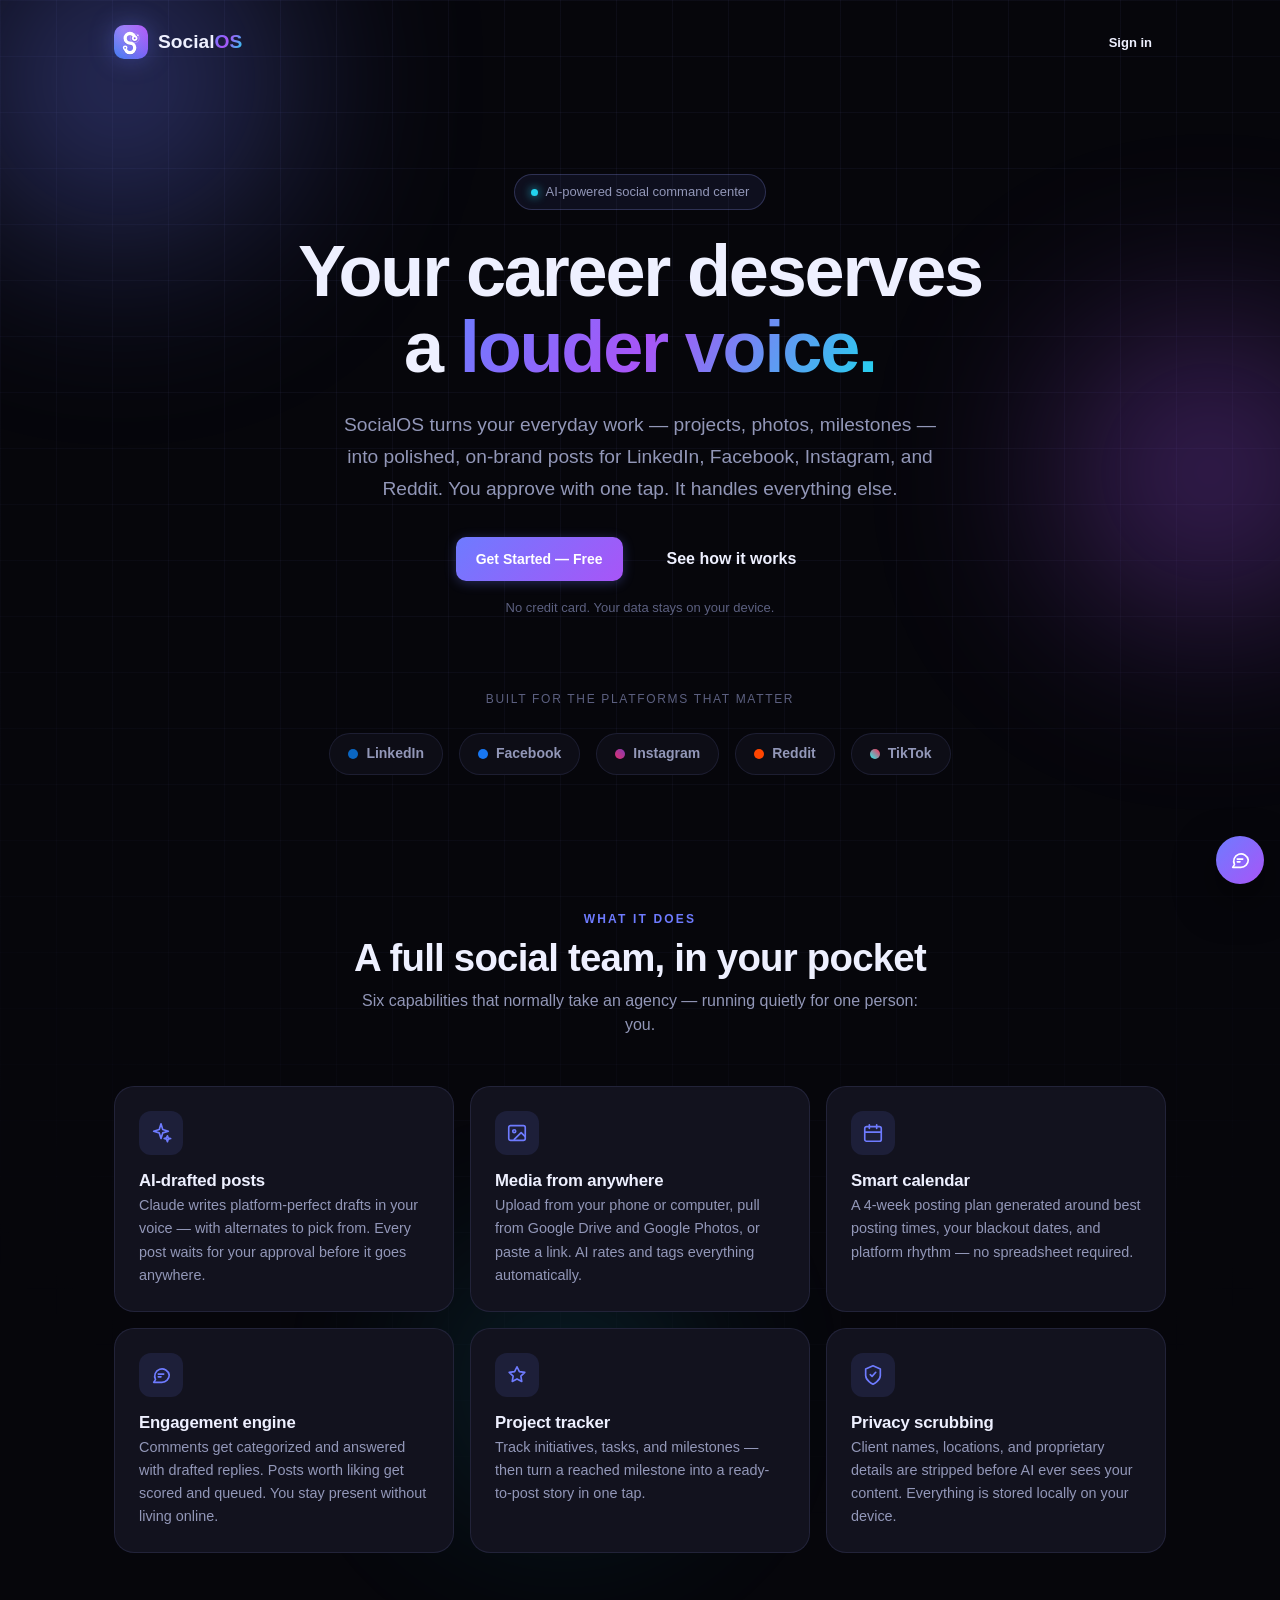
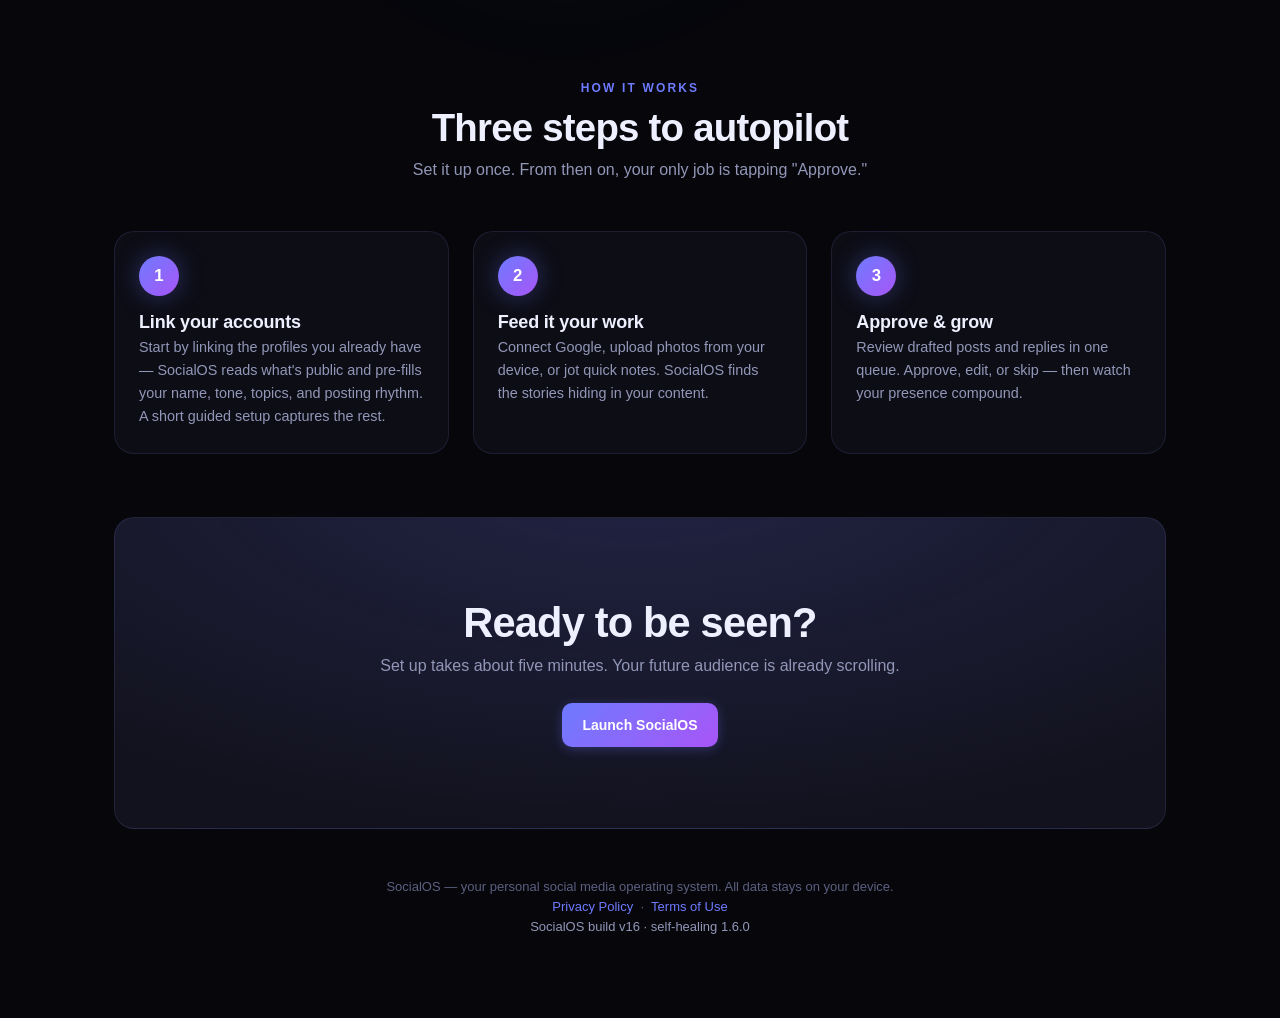
==== commit b37533e0: "Deploy SocialOS front-end (2026-09-20T23:09Z)" ====
--- a/index.html
+++ b/index.html
@@ -107,6 +107,11 @@
       <div id="queue-content"></div>
     </div>
 
+    <!-- ═══ Work Orders Screen (Scot's cross-project task list, read from alys) ═══ -->
+    <div id="screen-workorders" class="screen">
+      <div id="workorders-content"></div>
+    </div>
+
     <!-- ═══ Calendar Screen ═══ -->
     <div id="screen-calendar" class="screen">
       <div id="calendar-content"></div>
@@ -160,6 +165,12 @@
           </span>
           <span class="nav-tab-label">Queue</span>
         </button>
+        <button class="nav-tab" data-screen="screen-workorders">
+          <span class="nav-tab-icon">
+            <svg viewBox="0 0 24 24" fill="none" stroke="currentColor" stroke-width="1.8" stroke-linecap="round" stroke-linejoin="round"><rect x="5" y="4" width="14" height="17" rx="2"/><path d="M9 4.5V3h6v1.5"/><path d="m8.5 12 2 2 4-4"/><path d="M9 17h6"/></svg>
+          </span>
+          <span class="nav-tab-label">Work Orders</span>
+        </button>
         <button class="nav-tab" data-screen="screen-calendar">
           <span class="nav-tab-icon">
             <svg viewBox="0 0 24 24" fill="none" stroke="currentColor" stroke-width="1.8" stroke-linecap="round" stroke-linejoin="round"><rect x="3" y="5" width="18" height="16" rx="2"/><path d="M16 3v4M8 3v4M3 11h18"/></svg>
@@ -184,7 +195,20 @@
           </span>
           <span class="nav-tab-label">Settings</span>
         </button>
+        <!-- Responsive overflow: shown by ui.js only when the bottom bar is too
+             narrow for every tab; tabs that don't fit collapse into this menu.
+             No data-screen on purpose — it toggles #nav-more-menu, not a screen. -->
+        <button class="nav-tab" id="nav-more-tab" style="display:none" aria-haspopup="menu" aria-expanded="false">
+          <span class="nav-tab-icon">
+            <svg viewBox="0 0 24 24" fill="currentColor" stroke="none"><circle cx="5" cy="12" r="2"/><circle cx="12" cy="12" r="2"/><circle cx="19" cy="12" r="2"/></svg>
+          </span>
+          <span class="nav-tab-label">More</span>
+          <span class="nav-badge" id="nav-more-badge">0</span>
+        </button>
       </div>
+      <!-- Popover listing the tabs the bar couldn't fit; items navigate via the
+           global data-action delegation (go-*), so they need no per-item wiring. -->
+      <div id="nav-more-menu" role="menu" aria-label="More screens" hidden></div>
     </nav>
 
   </div>
@@ -249,6 +273,7 @@
   <script src="js/engagement.js"></script>
   <script src="js/composer.js"></script>
   <script src="js/queue.js"></script>
+  <script src="js/workorders.js"></script>
   <script src="js/push.js"></script>
   <script src="js/ui.js"></script>
   <script src="js/app.js"></script>
--- a/css/app.css
+++ b/css/app.css
@@ -67,7 +67,11 @@
   --sidebar-width: 236px;
   --content-max: 1080px;
 
-  /* Safe areas */
+  /* Safe areas. --safe-top matters in the installed PWA: viewport-fit=cover
+     + the black-translucent status bar draw the page under the iPhone status
+     bar, so anything at the top edge needs this added to its padding or taps
+     on it land on the status bar instead. */
+  --safe-top: env(safe-area-inset-top, 0px);
   --safe-bottom: env(safe-area-inset-bottom, 0px);
 }
 
@@ -133,6 +137,7 @@
   display: none;
   flex: 1;
   padding: var(--space-lg) var(--space-md);
+  padding-top: calc(var(--space-lg) + var(--safe-top));
   padding-bottom: calc(var(--nav-height) + var(--space-lg) + var(--safe-bottom));
   overflow-y: auto;
   -webkit-overflow-scrolling: touch;
@@ -267,6 +272,72 @@
   box-shadow: 0 0 0 2px var(--bg-primary);
 }
 
+/* ── "More" overflow tab + popover (bottom-bar mode only, JS-driven) ──
+   ui.js updateNavOverflow() hides tabs that don't fit the bar's width and
+   lists them here instead — menu choices are never squeezed off-screen. */
+
+#nav-more-menu {
+  position: absolute;
+  bottom: calc(100% + 10px);
+  right: 10px;
+  min-width: 200px;
+  max-width: calc(100vw - 20px);
+  background: rgba(16, 16, 28, 0.96);
+  -webkit-backdrop-filter: blur(18px);
+  backdrop-filter: blur(18px);
+  border: 1px solid var(--bg-border);
+  border-radius: var(--radius-md);
+  padding: 6px;
+  display: flex;
+  flex-direction: column;
+  gap: 2px;
+  box-shadow: 0 12px 32px rgba(0, 0, 0, 0.5);
+  z-index: 110;
+}
+
+#nav-more-menu[hidden] { display: none; }
+
+.nav-more-item {
+  display: flex;
+  align-items: center;
+  gap: 12px;
+  padding: 11px 12px;
+  min-height: 44px;
+  border: none;
+  background: transparent;
+  color: var(--text-secondary);
+  font-size: 0.875rem;
+  font-weight: 500;
+  font-family: var(--font-body);
+  border-radius: var(--radius-sm);
+  cursor: pointer;
+  text-align: left;
+}
+
+.nav-more-item:hover { color: var(--text-primary); background: rgba(148, 156, 255, 0.06); }
+
+.nav-more-item.active {
+  color: var(--text-primary);
+  background: rgba(110, 123, 255, 0.12);
+}
+
+.nav-more-item .nav-tab-icon { width: 20px; height: 20px; flex: none; }
+
+.nav-more-badge-inline {
+  margin-left: auto;
+  background: var(--danger);
+  color: #fff;
+  font-size: 0.625rem;
+  font-weight: 700;
+  min-width: 17px;
+  height: 17px;
+  border-radius: var(--radius-full);
+  display: flex;
+  align-items: center;
+  justify-content: center;
+  padding: 0 4px;
+}
+
 /* ── Desktop: sidebar ──────────────────────────────────────────────── */
 
 @media (min-width: 1024px) {
@@ -278,7 +349,15 @@
     border-right: 1px solid var(--bg-border);
     padding: var(--space-lg) var(--space-md);
     gap: var(--space-xl);
+    /* A short window (landscape phone/tablet) must scroll the stacked
+       tabs, not clip them off the bottom with no recovery. */
+    overflow-y: auto;
   }
+
+  /* The sidebar is vertical — nothing can overflow horizontally, so the
+     More tab/menu never appear here (static guard; JS also hides them). */
+  #nav-more-tab,
+  #nav-more-menu { display: none !important; }
 
   .nav-brand {
     display: flex;
@@ -432,6 +511,10 @@
   align-items: center;
   justify-content: space-between;
   padding: var(--space-lg) 0;
+  /* The landing lives in a .screen-full (zero screen padding), so it must
+     clear the status bar itself or the Sign in button is untappable in the
+     installed PWA. */
+  padding-top: calc(var(--space-lg) + var(--safe-top));
 }
 
 .landing-logo {
@@ -749,6 +832,25 @@
   padding: var(--space-md);
   margin-bottom: var(--space-md);
   box-shadow: var(--shadow-card);
+}
+
+/* The card a notification tap was about (js/app.js focusCard). Scrolled into
+   view, then flashed for ~2.4s so the eye lands on it in a long list. The
+   ring stays for the whole flash; only the wash fades, so the target is
+   findable even if the animation is suppressed. */
+.card-focused {
+  border-color: var(--accent);
+  box-shadow: 0 0 0 2px var(--accent), var(--shadow-card);
+  animation: card-focus-flash 2.4s ease-out;
+}
+
+@keyframes card-focus-flash {
+  0%   { background: color-mix(in srgb, var(--accent) 22%, var(--bg-card)); }
+  100% { background: var(--bg-card); }
+}
+
+@media (prefers-reduced-motion: reduce) {
+  .card-focused { animation: none; }
 }
 
 .card-header {
@@ -1936,7 +2038,7 @@
 
 #toast-container {
   position: fixed;
-  top: var(--space-md);
+  top: calc(var(--space-md) + var(--safe-top));
   left: 50%;
   transform: translateX(-50%);
   z-index: 1000;
@@ -2316,7 +2418,13 @@
 @media (min-width: 640px) {
   .content-grid { grid-template-columns: 1fr 1fr; }
 
-  .screen { padding: var(--space-lg) var(--space-xl); }
+  .screen {
+    padding: var(--space-lg) var(--space-xl);
+    /* Re-assert the safe insets + bottom-nav clearance the shorthand above
+       would otherwise wipe (the bottom nav is present up to 1024px). */
+    padding-top: calc(var(--space-lg) + var(--safe-top));
+    padding-bottom: calc(var(--nav-height) + var(--space-lg) + var(--safe-bottom));
+  }
   .screen-full { padding: 0; }
   .screen > div { max-width: 768px; }
   .screen-full > div { max-width: none; }
@@ -2670,3 +2778,70 @@
 
 /* CSP meta tag in index.html restricts inline scripts.
    All interactive styles are class-driven, not inline. */
+
+
+/* ── Work Orders (js/workorders.js, ui.js renderWorkOrders) ─────────── */
+.wo-card { border-left: 3px solid var(--bg-border-strong); }
+.wo-card-P0 { border-left-color: var(--danger); }
+.wo-card-P1 { border-left-color: var(--warning); }
+.wo-card-P2 { border-left-color: var(--accent); }
+.wo-card-P3 { border-left-color: var(--bg-border-strong); }
+.wo-id {
+  font-family: var(--font-mono);
+  font-size: 0.75rem;
+  font-weight: 600;
+  color: var(--text-primary);
+}
+.wo-id-none { color: var(--text-faint); font-weight: 400; }
+.wo-pri { font-family: var(--font-mono); font-weight: 600; }
+.wo-pri-P0 { color: var(--danger); border-color: var(--danger); }
+.wo-pri-P1 { color: var(--warning); border-color: var(--warning); }
+.wo-pri-P2 { color: var(--accent); border-color: var(--accent); }
+.wo-age { font-size: 0.75rem; white-space: nowrap; }
+.wo-title { margin: 4px 0 10px; line-height: 1.35; }
+.wo-field { margin: 6px 0; font-size: 0.875rem; line-height: 1.5; word-break: break-word; }
+.wo-label {
+  display: inline-block;
+  margin-right: 6px;
+  font-size: 0.6875rem;
+  font-weight: 600;
+  letter-spacing: 0.04em;
+  text-transform: uppercase;
+  color: var(--text-faint);
+}
+.wo-steps {
+  margin: 0 0 8px;
+  padding-left: 1.4em;
+  font-size: 0.875rem;
+  line-height: 1.55;
+}
+.wo-steps li { margin: 4px 0; word-break: break-word; }
+.wo-card code, .wo-done code {
+  font-family: var(--font-mono);
+  font-size: 0.78em;
+  padding: 1px 5px;
+  background: var(--bg-surface);
+  border: 1px solid var(--bg-border);
+  border-radius: 6px;
+  word-break: break-all;
+}
+.wo-card a { color: var(--accent); text-decoration: underline; text-underline-offset: 2px; }
+.wo-copy {
+  font: inherit;
+  font-size: 0.6875rem;
+  padding: 1px 8px;
+  margin-left: 2px;
+  border-radius: var(--radius-full);
+  border: 1px solid var(--bg-border-strong);
+  background: var(--bg-elevated);
+  color: var(--text-secondary);
+  cursor: pointer;
+  vertical-align: middle;
+}
+.wo-copy:hover { color: var(--text-primary); border-color: var(--accent); }
+.wo-source { font-size: 0.8rem; }
+.wo-filters { margin-bottom: var(--space-md); }
+.wo-done { margin-top: var(--space-lg); color: var(--text-secondary); font-size: 0.85rem; }
+.wo-done summary { cursor: pointer; font-weight: 500; color: var(--text-primary); }
+.wo-done ul { padding-left: 1.2em; margin: 8px 0 0; }
+.wo-done li { margin: 4px 0; word-break: break-word; }
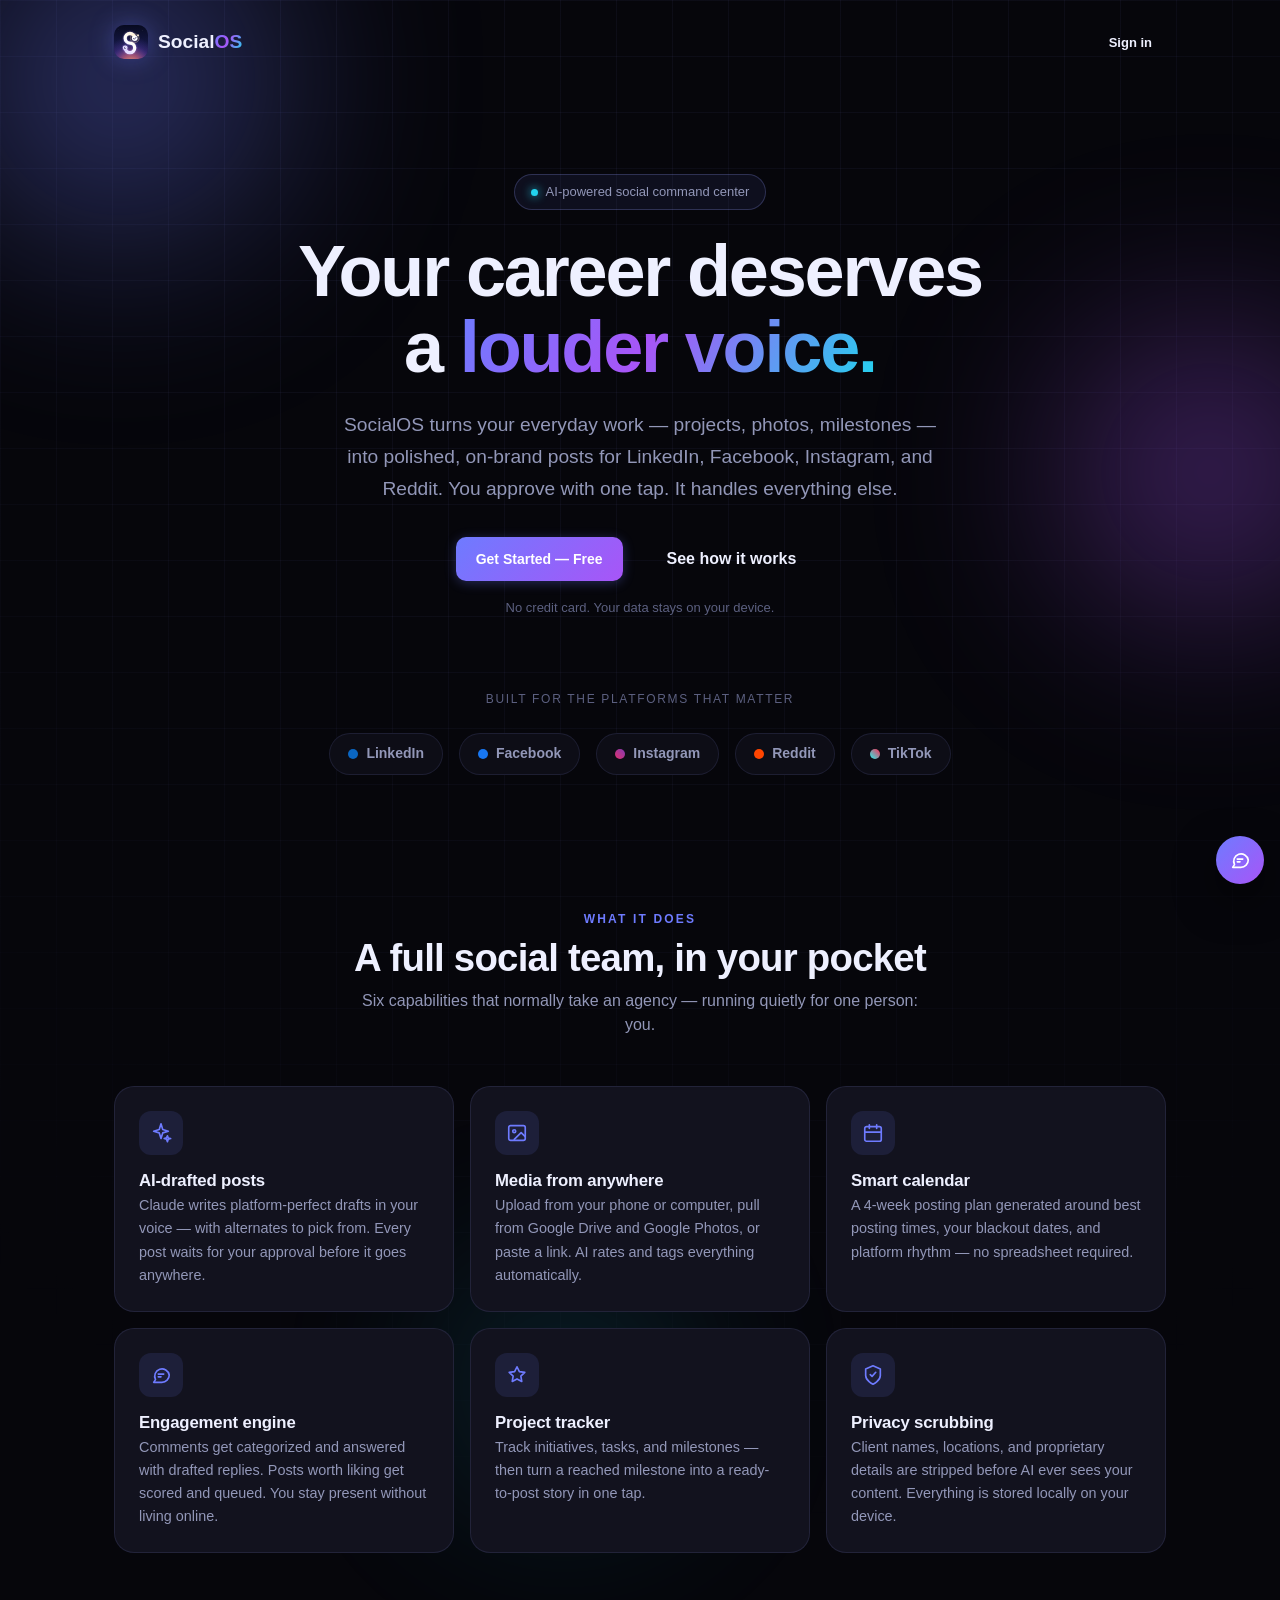
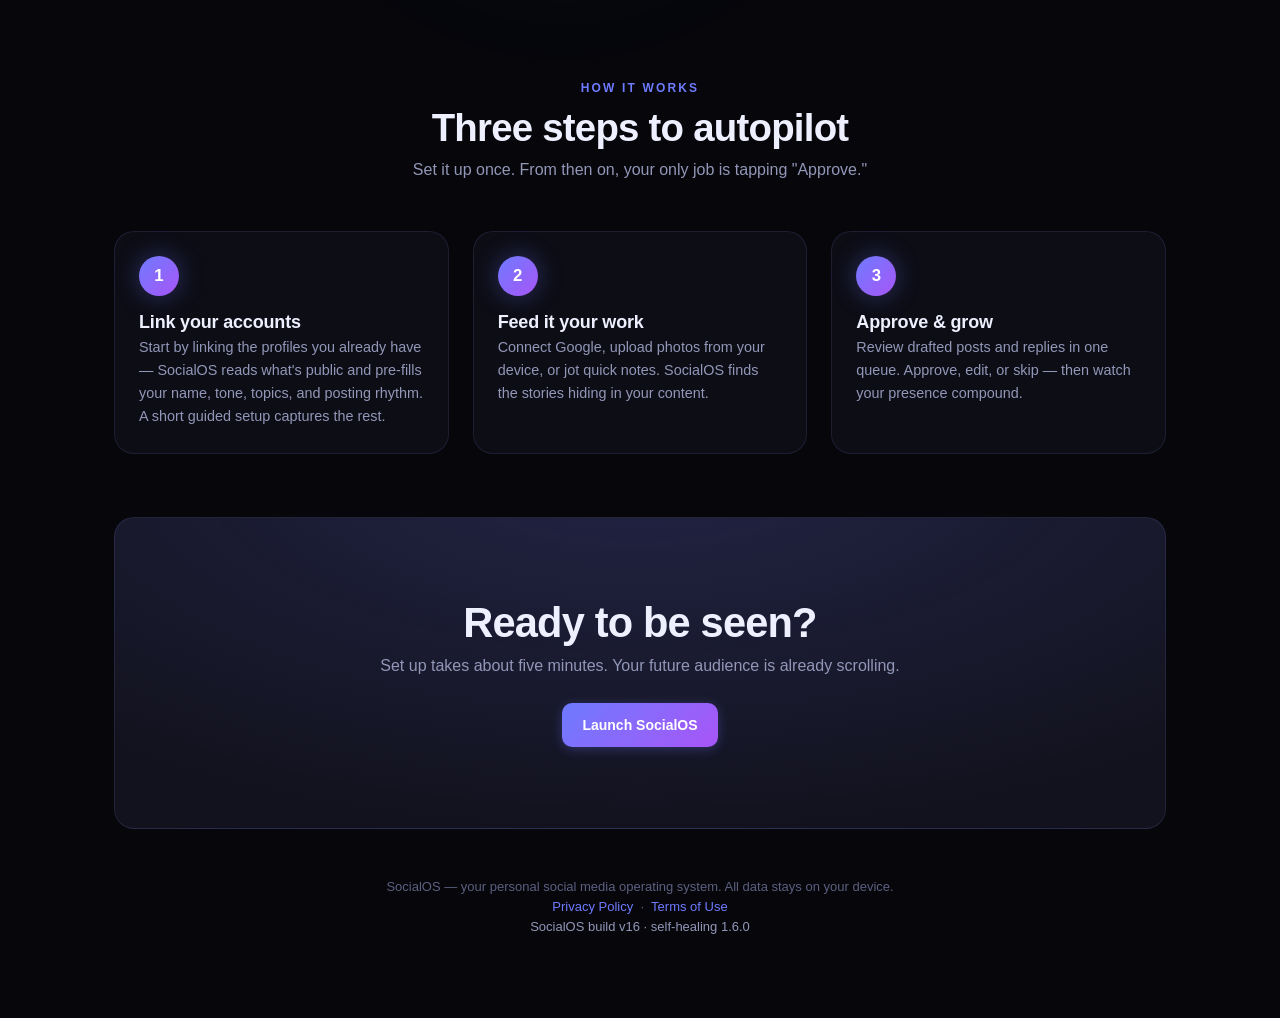
==== commit a7bcb094: "Deploy SocialOS front-end (2026-09-24T23:32Z)" ====
--- a/index.html
+++ b/index.html
@@ -16,13 +16,13 @@
   <meta property="og:title" content="SocialOS">
   <meta property="og:description" content="AI-powered personal social media manager">
   <meta property="og:url" content="https://socialos.fyi/">
-  <meta property="og:image" content="https://socialos.fyi/icons/og-image.png?v=2">
+  <meta property="og:image" content="https://socialos.fyi/icons/og-image.png?v=3">
   <meta property="og:image:width" content="1200">
   <meta property="og:image:height" content="630">
   <meta name="twitter:card" content="summary_large_image">
   <meta name="twitter:title" content="SocialOS">
   <meta name="twitter:description" content="AI-powered personal social media manager">
-  <meta name="twitter:image" content="https://socialos.fyi/icons/og-image.png?v=2">
+  <meta name="twitter:image" content="https://socialos.fyi/icons/og-image.png?v=3">
 
   <!-- CSP: no third-party scripts (Section 9 security rule) -->
   <!-- style-src needs 'unsafe-inline': UI templates set platform colors and
@@ -54,21 +54,31 @@
 
   <title>SocialOS</title>
 
-  <!-- PWA -->
+  <!-- PWA. The apple-touch-icon comes FIRST and exactly once, sized: iOS
+       Safari reads it when the user taps "Add to Home Screen". An iPhone was
+       showing the generic Safari tile for SocialOS before v3 even though this
+       link served 200 image/png — the cause is NOT confirmed (an iOS-side
+       cache of an earlier failure, private browsing and a transient fetch
+       failure all fit); this head order, the cache-bust and the root
+       fallbacks /apple-touch-icon-precomposed.png + /apple-touch-icon.png
+       (the paths iOS probes when no link is declared — written by
+       icons/_src/build-icons.py) are hardening, and the acceptance test is
+       re-adding the app on the phone. Hrefs stay RELATIVE: the public mirror
+       serves the app under /socialos-app/, where a root-relative href would
+       404 (the root fallbacks only serve the socialos.fyi origin).
+       ?v=3 busts the per-URL icon caches (iOS Safari keeps a stale
+       apple-touch-icon even across remove/re-add of the home-screen app) —
+       bump it (and sw.js SHELL_ASSETS + CACHE_NAME) whenever the art changes. -->
+  <link rel="apple-touch-icon" sizes="180x180" href="icons/apple-touch-icon.png?v=3">
+  <link rel="icon" type="image/png" sizes="32x32" href="icons/favicon-32.png?v=3">
+  <link rel="icon" type="image/png" sizes="48x48" href="icons/favicon-48.png?v=3">
+  <link rel="icon" type="image/png" sizes="192x192" href="icons/icon-192.png?v=3">
   <link rel="manifest" href="manifest.json">
-  <!-- ?v=2 busts the per-URL icon caches (iOS Safari keeps a stale
-       apple-touch-icon even across remove/re-add of the home-screen app) —
-       bump it whenever the icon art changes. -->
-  <link rel="icon" type="image/png" sizes="32x32" href="icons/favicon-32.png?v=2">
-  <link rel="icon" type="image/png" sizes="48x48" href="icons/favicon-48.png?v=2">
-  <link rel="icon" type="image/png" sizes="192x192" href="icons/icon-192.png?v=2">
-  <link rel="apple-touch-icon" href="icons/apple-touch-icon.png?v=2">
-  <link rel="apple-touch-icon" sizes="180x180" href="icons/apple-touch-icon.png?v=2">
 
   <!-- Fonts (Section 6 typography) -->
   <link rel="preconnect" href="https://fonts.googleapis.com">
   <link rel="preconnect" href="https://fonts.gstatic.com" crossorigin>
-  <link rel="stylesheet" href="https://fonts.googleapis.com/css2?family=Space+Grotesk:wght@400;500;600;700&family=Inter:wght@400;500;600;700&family=JetBrains+Mono:wght@400;500&display=swap">
+  <link rel="stylesheet" href="https://fonts.googleapis.com/css2?family=Space+Grotesk:wght@400;500;600;700&family=Inter:wght@400;500;600;700&family=JetBrains+Mono:wght@400;500;600&display=swap">
 
   <!-- Styles -->
   <link rel="stylesheet" href="css/app.css">
--- a/css/app.css
+++ b/css/app.css
@@ -2781,67 +2781,168 @@
 
 
 /* ── Work Orders (js/workorders.js, ui.js renderWorkOrders) ─────────── */
-.wo-card { border-left: 3px solid var(--bg-border-strong); }
-.wo-card-P0 { border-left-color: var(--danger); }
-.wo-card-P1 { border-left-color: var(--warning); }
-.wo-card-P2 { border-left-color: var(--accent); }
-.wo-card-P3 { border-left-color: var(--bg-border-strong); }
-.wo-id {
-  font-family: var(--font-mono);
-  font-size: 0.75rem;
-  font-weight: 600;
-  color: var(--text-primary);
-}
-.wo-id-none { color: var(--text-faint); font-weight: 400; }
-.wo-pri { font-family: var(--font-mono); font-weight: 600; }
-.wo-pri-P0 { color: var(--danger); border-color: var(--danger); }
-.wo-pri-P1 { color: var(--warning); border-color: var(--warning); }
-.wo-pri-P2 { color: var(--accent); border-color: var(--accent); }
-.wo-age { font-size: 0.75rem; white-space: nowrap; }
-.wo-title { margin: 4px 0 10px; line-height: 1.35; }
-.wo-field { margin: 6px 0; font-size: 0.875rem; line-height: 1.5; word-break: break-word; }
-.wo-label {
-  display: inline-block;
-  margin-right: 6px;
-  font-size: 0.6875rem;
-  font-weight: 600;
-  letter-spacing: 0.04em;
-  text-transform: uppercase;
-  color: var(--text-faint);
-}
-.wo-steps {
-  margin: 0 0 8px;
-  padding-left: 1.4em;
-  font-size: 0.875rem;
-  line-height: 1.55;
-}
-.wo-steps li { margin: 4px 0; word-break: break-word; }
-.wo-card code, .wo-done code {
-  font-family: var(--font-mono);
-  font-size: 0.78em;
-  padding: 1px 5px;
-  background: var(--bg-surface);
-  border: 1px solid var(--bg-border);
-  border-radius: 6px;
-  word-break: break-all;
-}
-.wo-card a { color: var(--accent); text-decoration: underline; text-underline-offset: 2px; }
+/* The Work Order Board's layout (alys scripts/tasks/template.html) in this
+   app's tokens. The board carries the SAME lane/priority/meter mapping in its
+   own :root — change a colour role here and change it there, or the two stop
+   reading as one surface. No new colours: every value is an app token or a
+   tint of one (the same rgb, lower alpha), as elsewhere in this file. */
+.wo-asof { margin: 4px 0 12px; font: 400 0.75rem/1.4 var(--font-mono); color: var(--text-secondary); }
+.wo-asof b { color: var(--text-secondary); font-weight: 500; }
+
+.wo-strip { display: flex; flex-wrap: wrap; gap: 6px; margin-bottom: 8px; }
+.wo-tally {
+  display: inline-flex; align-items: baseline; gap: 6px;
+  padding: 6px 10px; min-height: 30px;
+  border: 1px solid var(--bg-border); border-radius: var(--radius-sm);
+  background: var(--bg-surface); color: var(--text-secondary);
+  font: 600 0.6875rem/1 var(--font-display); letter-spacing: .06em; text-transform: uppercase;
+  cursor: pointer;
+}
+.wo-tally b { font: 600 0.875rem/1 var(--font-mono); color: var(--text-primary); font-variant-numeric: tabular-nums; }
+.wo-tally:hover { border-color: var(--bg-border-strong); }
+/* Pressed: white on the accent gradient is 3.5:1 at this size, so a pressed
+   tally or filter is an accent ring on a raised ground instead (the board
+   uses the same rule). */
+.wo-tally[aria-pressed="true"], .wo-filters .chip.selected {
+  background: var(--bg-elevated); border-color: var(--accent); color: var(--text-primary);
+  box-shadow: inset 0 0 0 1px var(--accent);
+}
+.wo-tally[aria-pressed="true"] b { color: var(--text-primary); }
+.wo-tally:focus-visible, .wo-filters .chip:focus-visible, .wo-proj:focus-visible,
+.wo-body .btn:focus-visible, .wo-copy:focus-visible { outline: 2px solid var(--accent); outline-offset: 2px; }
+
+.wo-filters { display: flex; flex-wrap: wrap; gap: 6px; align-items: center; margin-bottom: var(--space-md); }
+.wo-filters .chip { text-transform: none; }
+.wo-proj {
+  appearance: none; -webkit-appearance: none;
+  padding: 5px 12px; min-height: 28px;
+  border-radius: var(--radius-full); border: 1px solid var(--bg-border);
+  background: var(--bg-surface); color: var(--text-secondary);
+  font: 400 0.75rem/1.3 var(--font-body); cursor: pointer;
+}
+.wo-proj:hover, .wo-proj:focus { border-color: var(--accent); color: var(--text-primary); }
+.wo-count { margin-left: auto; font: 400 0.75rem/1 var(--font-mono); color: var(--text-secondary); }
+
+/* lanes — the colour role each lane carries */
+.wo-lane { margin-bottom: var(--space-lg); --lane-c: var(--text-secondary); }
+.wo-lane[data-lane="now"]      { --lane-c: var(--danger); }
+.wo-lane[data-lane="next"]     { --lane-c: var(--warning); }
+.wo-lane[data-lane="soon"]     { --lane-c: var(--accent-3); }
+.wo-lane[data-lane="later"]    { --lane-c: var(--accent); }
+.wo-lane[data-lane="gated"]    { --lane-c: var(--accent-2); }
+.wo-lane[data-lane="blocked"]  { --lane-c: var(--text-secondary); }
+.wo-lane[data-lane="unscored"] { --lane-c: var(--text-secondary); }
+.wo-lane[data-lane="loose"]    { --lane-c: var(--text-secondary); }
+.wo-lane-head { display: flex; align-items: baseline; gap: 10px; padding-bottom: 7px; border-bottom: 2px solid var(--lane-c); }
+.wo-lane-head h3 { margin: 0; font: 700 0.8125rem/1 var(--font-display); letter-spacing: .1em; text-transform: uppercase; color: var(--lane-c); }
+.wo-lane-n { font: 600 0.75rem/1 var(--font-mono); color: var(--lane-c); font-variant-numeric: tabular-nums; }
+.wo-lane-gloss { margin-left: auto; text-align: right; font: 400 0.75rem/1.3 var(--font-body); color: var(--text-secondary); }
+.wo-rows {
+  display: flex; flex-direction: column; gap: 1px;
+  margin-top: 1px; background: var(--bg-border);
+  border-radius: 0 0 var(--radius-sm) var(--radius-sm); overflow: hidden;
+}
+
+/* one order */
+.wo { background: var(--bg-card); }
+.wo.is-open { background: var(--bg-elevated); }
+.wo-bar {
+  display: grid; grid-template-columns: 4px 1fr auto; align-items: start; gap: 0 10px;
+  width: 100%; min-height: 46px; padding: 0;
+  border: 0; background: none; color: inherit; font: inherit; text-align: left; cursor: pointer;
+}
+.wo-bar-static { cursor: default; }
+.wo-bar:focus-visible { outline: 2px solid var(--accent); outline-offset: -2px; }
+.wo-rail { align-self: stretch; background: var(--lane-c); }
+.wo-mid { padding: 10px 0; min-width: 0; }
+.wo-id { font: 500 0.6875rem/1 var(--font-mono); color: var(--text-secondary); letter-spacing: .02em; }
+.wo-title { display: block; margin-top: 3px; font: 500 0.9rem/1.35 var(--font-body); color: var(--text-primary); overflow-wrap: anywhere; }
+.wo-meta { display: flex; flex-wrap: wrap; gap: 5px; margin-top: 7px; }
+.wo-right { padding: 10px 12px 10px 0; text-align: right; }
+.wo-sc { font: 600 1.05rem/1 var(--font-mono); color: var(--lane-c); font-variant-numeric: tabular-nums; }
+.wo-sc-l { display: block; margin-top: 3px; font: 600 0.5625rem/1 var(--font-display); letter-spacing: .1em; text-transform: uppercase; color: var(--text-secondary); }
+
+.wo-tag {
+  display: inline-flex; align-items: center; padding: 2px 7px;
+  border: 1px solid var(--bg-border); border-radius: 6px;
+  font: 500 0.6875rem/1.45 var(--font-mono); white-space: nowrap; color: var(--text-secondary);
+}
+.wo-t-p0 { color: var(--danger);  border-color: var(--danger);  background: rgba(248, 113, 113, 0.10); }
+.wo-t-p1 { color: var(--warning); border-color: var(--warning); background: rgba(251, 191, 36, 0.10); }
+.wo-t-p2 { color: var(--accent);  border-color: var(--accent);  background: rgba(110, 123, 255, 0.10); }
+.wo-t-p3 { color: var(--text-secondary); }
+.wo-t-due { color: var(--text-primary); }
+.wo-t-hot { color: var(--danger); border-color: var(--danger); background: rgba(248, 113, 113, 0.10); }
+.wo-t-plain { color: var(--text-secondary); }
+.wo-t-dev-phone   { color: var(--accent-2); }
+.wo-t-dev-desktop { color: var(--accent-3); }
+.wo-t-dev-either  { color: var(--text-secondary); }
+.wo-t-free { color: var(--success); border-color: var(--success); background: rgba(52, 211, 153, 0.10); }
+/* auto-filed by the morning-heal loop: a caution outline, unfilled so it never reads as a P1 */
+.wo-t-auto { color: var(--warning); border-color: var(--warning); }
+
+/* detail */
+.wo-body { margin-left: 4px; padding: 2px 12px 16px 14px; border-top: 1px dashed var(--bg-border-strong); }
+.wo-why { margin: 12px 0 0; max-width: 66ch; font: 400 0.875rem/1.55 var(--font-body); color: var(--text-secondary); overflow-wrap: anywhere; }
+.wo-why b, .wo-ot b, .wo-steps b { color: var(--text-primary); font-weight: 600; }
+.wo-sub { margin: 18px 0 8px; font: 600 0.65rem/1.45 var(--font-display); letter-spacing: .12em; text-transform: uppercase; color: var(--text-secondary); }
+.wo-steps { list-style: none; margin: 0; padding: 0; display: flex; flex-direction: column; gap: 2px; }
+.wo-steps li { display: flex; gap: 9px; align-items: flex-start; padding: 5px 0; font: 400 0.875rem/1.55 var(--font-body); color: var(--text-primary); max-width: 64ch; overflow-wrap: anywhere; }
+.wo-num { flex: none; font: 500 0.75rem/1.75 var(--font-mono); color: var(--text-secondary); }
+.wo-opts { display: flex; flex-direction: column; gap: 6px; }
+.wo-opt { display: flex; gap: 9px; align-items: flex-start; padding: 9px 10px; border: 1px solid var(--bg-border); border-radius: var(--radius-sm); background: var(--bg-surface); }
+.wo-opt.wo-rec { border-color: var(--success); background: rgba(52, 211, 153, 0.10); }
+/* Only the option picker is a <label> wrapping a radio — a blocker in
+   "Waiting on" reuses .wo-opt as a plain, non-interactive <div> and must not
+   pick up a clickable affordance it doesn't have (run 064 review finding). */
+label.wo-opt { cursor: pointer; }
+label.wo-opt.wo-picked { border-color: var(--accent); }
+label.wo-opt input[type="radio"] { margin: 3px 0 0; accent-color: var(--accent); flex: none; }
+.wo-ol { flex: none; font: 600 0.75rem/1.5 var(--font-mono); color: var(--text-primary); }
+.wo-ot { font: 400 0.84rem/1.5 var(--font-body); color: var(--text-secondary); overflow-wrap: anywhere; }
+.wo-rec .wo-ot { color: var(--text-primary); }
+.wo-rec-flag { font: 600 0.6rem/1 var(--font-display); letter-spacing: .1em; text-transform: uppercase; color: var(--success); }
+.wo-say { display: flex; flex-wrap: wrap; gap: 8px; align-items: center; margin-top: 4px; }
+.wo-say code { flex: 1 1 260px; padding: 8px 10px; font-size: 0.8rem; }
+.wo-kv { display: grid; grid-template-columns: max-content 1fr; gap: 4px 14px; margin: 4px 0 0; }
+.wo-kv dt { font: 600 0.65rem/1.6 var(--font-display); letter-spacing: .1em; text-transform: uppercase; color: var(--text-secondary); }
+.wo-kv dd { margin: 0; font: 400 0.84rem/1.5 var(--font-body); color: var(--text-secondary); overflow-wrap: anywhere; }
+
+/* score meter — urgency · stakes · ease · age, then friction hatched */
+.wo-meter { display: flex; height: 8px; margin-top: 6px; border-radius: var(--radius-full); overflow: hidden; background: var(--bg-surface); }
+.wo-meter span { display: block; }
+.wo-m-u { background: var(--danger); }
+.wo-m-i { background: var(--warning); }
+.wo-m-e { background: var(--success); }
+.wo-m-a { background: var(--accent-3); }
+.wo-m-f { background: repeating-linear-gradient(135deg, var(--text-faint) 0 2px, transparent 2px 4px); }
+.wo-legend { display: flex; flex-wrap: wrap; gap: 4px 12px; margin-top: 7px; }
+.wo-legend i { display: inline-flex; align-items: center; gap: 5px; font: 400 0.72rem/1.4 var(--font-mono); font-style: normal; color: var(--text-secondary); }
+.wo-legend i s { flex: none; width: 8px; height: 8px; border-radius: 2px; text-decoration: none; }
+.wo-legend b { color: var(--text-primary); font-weight: 500; font-variant-numeric: tabular-nums; }
+
+.wo-foot { display: flex; flex-wrap: wrap; gap: 8px; align-items: center; margin-top: 18px; padding-top: 14px; border-top: 1px solid var(--bg-border); }
+
+.wo code, .wo-done code, .wo-colophon code {
+  font-family: var(--font-mono); font-size: 0.78em; padding: 1px 5px;
+  background: var(--bg-surface); border: 1px solid var(--bg-border); border-radius: 6px; overflow-wrap: anywhere;
+}
+.wo a { color: var(--accent); text-decoration: underline; text-underline-offset: 2px; }
 .wo-copy {
-  font: inherit;
-  font-size: 0.6875rem;
-  padding: 1px 8px;
-  margin-left: 2px;
-  border-radius: var(--radius-full);
-  border: 1px solid var(--bg-border-strong);
-  background: var(--bg-elevated);
-  color: var(--text-secondary);
-  cursor: pointer;
-  vertical-align: middle;
+  font: inherit; font-size: 0.6875rem; padding: 1px 8px; margin-left: 2px;
+  border-radius: var(--radius-full); border: 1px solid var(--bg-border-strong);
+  background: var(--bg-elevated); color: var(--text-secondary); cursor: pointer; vertical-align: middle;
 }
 .wo-copy:hover { color: var(--text-primary); border-color: var(--accent); }
-.wo-source { font-size: 0.8rem; }
-.wo-filters { margin-bottom: var(--space-md); }
+
+.wo-empty { padding: 26px 0; color: var(--text-secondary); font-size: 0.875rem; }
+.wo-colophon { margin-top: 34px; padding-top: 16px; border-top: 1px solid var(--bg-border); max-width: 70ch; font: 400 0.78rem/1.65 var(--font-body); color: var(--text-secondary); }
+.wo-colophon b { color: var(--text-primary); font-weight: 600; }
 .wo-done { margin-top: var(--space-lg); color: var(--text-secondary); font-size: 0.85rem; }
 .wo-done summary { cursor: pointer; font-weight: 500; color: var(--text-primary); }
 .wo-done ul { padding-left: 1.2em; margin: 8px 0 0; }
 .wo-done li { margin: 4px 0; word-break: break-word; }
+
+@media (max-width: 560px) {
+  .wo-lane-gloss { display: none; }
+}
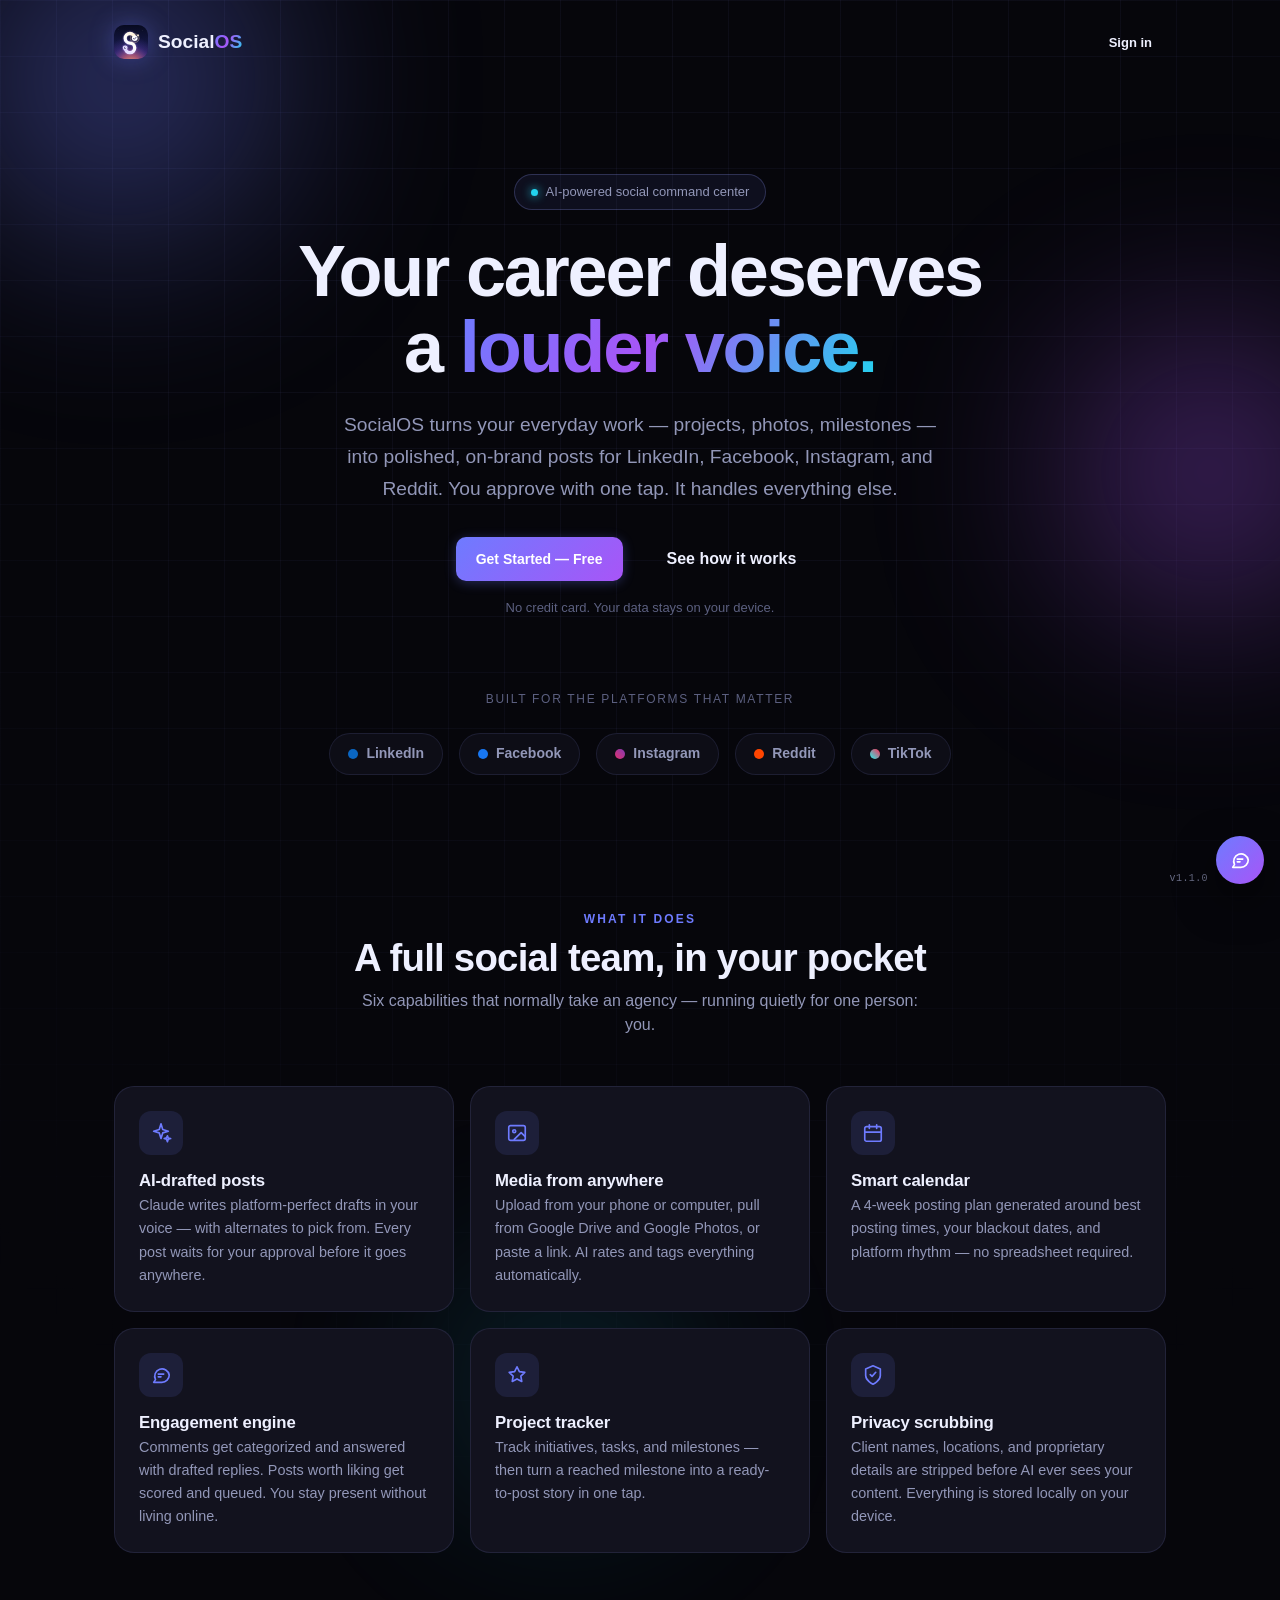
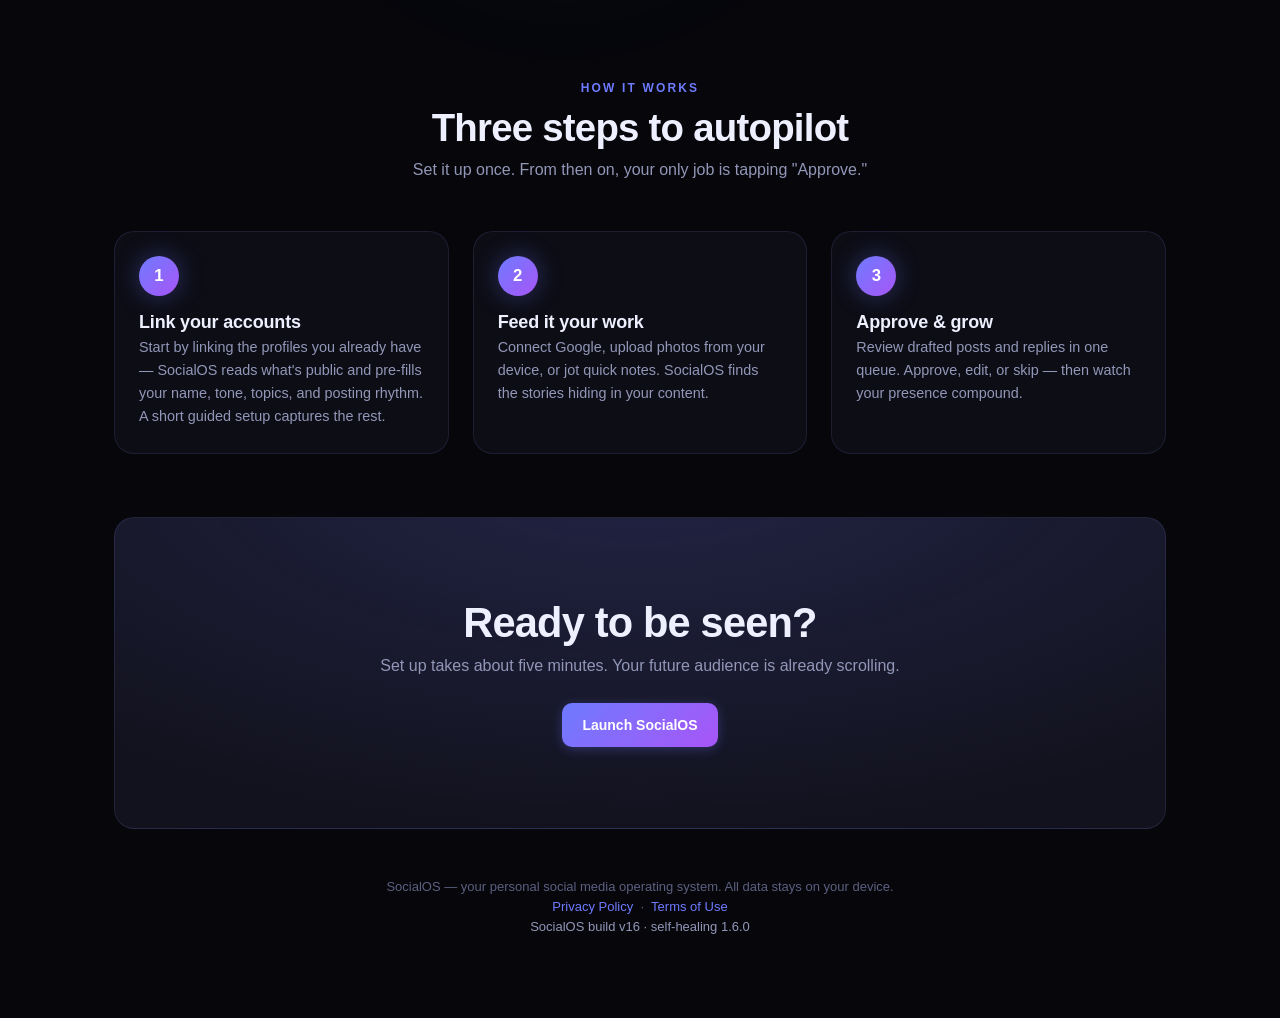
==== commit cf5e0a0a: "Deploy SocialOS front-end (2026-09-25T11:56Z)" ====
--- a/index.html
+++ b/index.html
@@ -109,36 +109,53 @@
 
     <!-- ═══ Approvals Screen ═══ -->
     <div id="screen-approvals" class="screen">
+      <!-- Inbox = Approvals + the agent Queue behind one tab. Static per
+           screen (each copy marks its own half current), navigates via go-*. -->
+      <div class="inbox-switch" role="group" aria-label="Inbox">
+        <button class="inbox-switch-btn is-active" aria-current="true" data-action="go-approvals">Your posts <span class="inbox-switch-count" data-inbox-count="posts" hidden></span></button>
+        <button class="inbox-switch-btn" data-action="go-queue">Agent drafts <span class="inbox-switch-count" data-inbox-count="agents" hidden></span></button>
+      </div>
       <div id="approvals-content"></div>
     </div>
 
     <!-- ═══ Front Office Queue Screen (agent drafts awaiting review) ═══ -->
     <div id="screen-queue" class="screen">
+      <!-- Inbox = Approvals + the agent Queue behind one tab. Static per
+           screen (each copy marks its own half current), navigates via go-*. -->
+      <div class="inbox-switch" role="group" aria-label="Inbox">
+        <button class="inbox-switch-btn" data-action="go-approvals">Your posts <span class="inbox-switch-count" data-inbox-count="posts" hidden></span></button>
+        <button class="inbox-switch-btn is-active" aria-current="true" data-action="go-queue">Agent drafts <span class="inbox-switch-count" data-inbox-count="agents" hidden></span></button>
+      </div>
       <div id="queue-content"></div>
     </div>
 
     <!-- ═══ Work Orders Screen (Scot's cross-project task list, read from alys) ═══ -->
     <div id="screen-workorders" class="screen">
+      <div class="screen-back-row"><button class="screen-back" data-action="go-dashboard" aria-label="Back to Home"><svg viewBox="0 0 24 24" fill="none" stroke="currentColor" stroke-width="2" stroke-linecap="round" stroke-linejoin="round" aria-hidden="true"><path d="m15 18-6-6 6-6"/></svg>Home</button></div>
       <div id="workorders-content"></div>
     </div>
 
     <!-- ═══ Calendar Screen ═══ -->
     <div id="screen-calendar" class="screen">
+      <div class="screen-back-row"><button class="screen-back" data-action="go-dashboard" aria-label="Back to Home"><svg viewBox="0 0 24 24" fill="none" stroke="currentColor" stroke-width="2" stroke-linecap="round" stroke-linejoin="round" aria-hidden="true"><path d="m15 18-6-6 6-6"/></svg>Home</button></div>
       <div id="calendar-content"></div>
     </div>
 
     <!-- ═══ Content Library Screen ═══ -->
     <div id="screen-library" class="screen">
+      <div class="screen-back-row"><button class="screen-back" data-action="go-dashboard" aria-label="Back to Home"><svg viewBox="0 0 24 24" fill="none" stroke="currentColor" stroke-width="2" stroke-linecap="round" stroke-linejoin="round" aria-hidden="true"><path d="m15 18-6-6 6-6"/></svg>Home</button></div>
       <div id="library-content"></div>
     </div>
 
     <!-- ═══ Projects Screen (Program Manager) ═══ -->
     <div id="screen-projects" class="screen">
+      <div class="screen-back-row"><button class="screen-back" data-action="go-dashboard" aria-label="Back to Home"><svg viewBox="0 0 24 24" fill="none" stroke="currentColor" stroke-width="2" stroke-linecap="round" stroke-linejoin="round" aria-hidden="true"><path d="m15 18-6-6 6-6"/></svg>Home</button></div>
       <div id="projects-content"></div>
     </div>
 
     <!-- ═══ Settings Screen ═══ -->
     <div id="screen-settings" class="screen">
+      <div class="screen-back-row"><button class="screen-back" data-action="go-dashboard" aria-label="Back to Home"><svg viewBox="0 0 24 24" fill="none" stroke="currentColor" stroke-width="2" stroke-linecap="round" stroke-linejoin="round" aria-hidden="true"><path d="m15 18-6-6 6-6"/></svg>Home</button></div>
       <div id="settings-content"></div>
     </div>
 
@@ -149,76 +166,31 @@
         <span class="nav-brand-name">Social<em>OS</em></span>
       </div>
 
+      <!-- Three tabs, never more. Every other screen hangs off one of them:
+           data-also lists the screens that light the tab up (ui.js showScreen),
+           and they are reached from Home's tiles / the Inbox switch. A new
+           screen gets a Home tile, not a fourth tab. -->
       <div class="nav-tabs">
-        <button class="nav-tab" data-screen="screen-dashboard">
+        <button class="nav-tab" data-screen="screen-dashboard" data-also="screen-calendar screen-library screen-projects screen-workorders screen-settings">
           <span class="nav-tab-icon">
             <svg viewBox="0 0 24 24" fill="none" stroke="currentColor" stroke-width="1.8" stroke-linecap="round" stroke-linejoin="round"><path d="M3 10.5 12 3l9 7.5"/><path d="M5 9.5V21h14V9.5"/><path d="M9.5 21v-6h5v6"/></svg>
           </span>
           <span class="nav-tab-label">Home</span>
         </button>
-        <button class="nav-tab" data-screen="screen-compose">
+        <button class="nav-tab nav-tab-create" data-screen="screen-compose">
           <span class="nav-tab-icon">
-            <svg viewBox="0 0 24 24" fill="none" stroke="currentColor" stroke-width="1.8" stroke-linecap="round" stroke-linejoin="round"><path d="M12 20h9"/><path d="M16.5 3.5a2.1 2.1 0 0 1 3 3L7 19l-4 1 1-4L16.5 3.5z"/></svg>
+            <svg viewBox="0 0 24 24" fill="none" stroke="currentColor" stroke-width="2" stroke-linecap="round" stroke-linejoin="round"><path d="M12 5v14M5 12h14"/></svg>
           </span>
-          <span class="nav-tab-label">Compose</span>
+          <span class="nav-tab-label">Create</span>
         </button>
-        <button class="nav-tab" data-screen="screen-approvals">
-          <span class="nav-tab-icon">
-            <svg viewBox="0 0 24 24" fill="none" stroke="currentColor" stroke-width="1.8" stroke-linecap="round" stroke-linejoin="round"><path d="M20 6 9 17l-5-5"/></svg>
-          </span>
-          <span class="nav-tab-label">Approvals</span>
-          <span class="nav-badge" id="approval-badge">0</span>
-        </button>
-        <button class="nav-tab" data-screen="screen-queue">
+        <button class="nav-tab" data-screen="screen-approvals" data-also="screen-queue">
           <span class="nav-tab-icon">
             <svg viewBox="0 0 24 24" fill="none" stroke="currentColor" stroke-width="1.8" stroke-linecap="round" stroke-linejoin="round"><path d="M22 12h-6l-2 3h-4l-2-3H2"/><path d="M5.5 5.1 2 12v6a2 2 0 0 0 2 2h16a2 2 0 0 0 2-2v-6l-3.5-6.9A2 2 0 0 0 16.7 4H7.3a2 2 0 0 0-1.8 1.1z"/></svg>
           </span>
-          <span class="nav-tab-label">Queue</span>
+          <span class="nav-tab-label">Inbox</span>
+          <span class="nav-badge" id="approval-badge">0</span>
         </button>
-        <button class="nav-tab" data-screen="screen-workorders">
-          <span class="nav-tab-icon">
-            <svg viewBox="0 0 24 24" fill="none" stroke="currentColor" stroke-width="1.8" stroke-linecap="round" stroke-linejoin="round"><rect x="5" y="4" width="14" height="17" rx="2"/><path d="M9 4.5V3h6v1.5"/><path d="m8.5 12 2 2 4-4"/><path d="M9 17h6"/></svg>
-          </span>
-          <span class="nav-tab-label">Work Orders</span>
-        </button>
-        <button class="nav-tab" data-screen="screen-calendar">
-          <span class="nav-tab-icon">
-            <svg viewBox="0 0 24 24" fill="none" stroke="currentColor" stroke-width="1.8" stroke-linecap="round" stroke-linejoin="round"><rect x="3" y="5" width="18" height="16" rx="2"/><path d="M16 3v4M8 3v4M3 11h18"/></svg>
-          </span>
-          <span class="nav-tab-label">Calendar</span>
-        </button>
-        <button class="nav-tab" data-screen="screen-library">
-          <span class="nav-tab-icon">
-            <svg viewBox="0 0 24 24" fill="none" stroke="currentColor" stroke-width="1.8" stroke-linecap="round" stroke-linejoin="round"><rect x="3" y="4" width="18" height="16" rx="2"/><circle cx="9" cy="10" r="1.6"/><path d="m21 16-4.5-4.5L9 19"/></svg>
-          </span>
-          <span class="nav-tab-label">Library</span>
-        </button>
-        <button class="nav-tab" data-screen="screen-projects">
-          <span class="nav-tab-icon">
-            <svg viewBox="0 0 24 24" fill="none" stroke="currentColor" stroke-width="1.8" stroke-linecap="round" stroke-linejoin="round"><path d="M12 3l2.6 5.3 5.9.8-4.3 4.1 1 5.8L12 16.3 6.8 19l1-5.8L3.5 9.1l5.9-.8L12 3z"/></svg>
-          </span>
-          <span class="nav-tab-label">Projects</span>
-        </button>
-        <button class="nav-tab" data-screen="screen-settings">
-          <span class="nav-tab-icon">
-            <svg viewBox="0 0 24 24" fill="none" stroke="currentColor" stroke-width="1.8" stroke-linecap="round" stroke-linejoin="round"><circle cx="12" cy="12" r="3.2"/><path d="M19.4 15a1.7 1.7 0 0 0 .34 1.87l.06.06a2 2 0 1 1-2.83 2.83l-.06-.06a1.7 1.7 0 0 0-1.87-.34 1.7 1.7 0 0 0-1.03 1.56V21a2 2 0 1 1-4 0v-.09A1.7 1.7 0 0 0 8.98 19.4a1.7 1.7 0 0 0-1.87.34l-.06.06a2 2 0 1 1-2.83-2.83l.06-.06a1.7 1.7 0 0 0 .34-1.87 1.7 1.7 0 0 0-1.56-1.03H3a2 2 0 1 1 0-4h.09A1.7 1.7 0 0 0 4.6 8.98a1.7 1.7 0 0 0-.34-1.87l-.06-.06a2 2 0 1 1 2.83-2.83l.06.06a1.7 1.7 0 0 0 1.87.34H9a1.7 1.7 0 0 0 1.03-1.56V3a2 2 0 1 1 4 0v.09c0 .68.4 1.3 1.03 1.56a1.7 1.7 0 0 0 1.87-.34l.06-.06a2 2 0 1 1 2.83 2.83l-.06.06a1.7 1.7 0 0 0-.34 1.87V9c.26.63.88 1.03 1.56 1.03H21a2 2 0 1 1 0 4h-.09a1.7 1.7 0 0 0-1.56 1.03z"/></svg>
-          </span>
-          <span class="nav-tab-label">Settings</span>
-        </button>
-        <!-- Responsive overflow: shown by ui.js only when the bottom bar is too
-             narrow for every tab; tabs that don't fit collapse into this menu.
-             No data-screen on purpose — it toggles #nav-more-menu, not a screen. -->
-        <button class="nav-tab" id="nav-more-tab" style="display:none" aria-haspopup="menu" aria-expanded="false">
-          <span class="nav-tab-icon">
-            <svg viewBox="0 0 24 24" fill="currentColor" stroke="none"><circle cx="5" cy="12" r="2"/><circle cx="12" cy="12" r="2"/><circle cx="19" cy="12" r="2"/></svg>
-          </span>
-          <span class="nav-tab-label">More</span>
-          <span class="nav-badge" id="nav-more-badge">0</span>
-        </button>
-      </div>
-      <!-- Popover listing the tabs the bar couldn't fit; items navigate via the
-           global data-action delegation (go-*), so they need no per-item wiring. -->
-      <div id="nav-more-menu" role="menu" aria-label="More screens" hidden></div>
+      </div>
     </nav>
 
   </div>
@@ -247,26 +219,16 @@
     <svg viewBox="0 0 24 24" fill="none" stroke="currentColor" stroke-width="1.8" stroke-linecap="round" stroke-linejoin="round"><path d="M21 12a8 8 0 0 1-8 8H4l2-3a8 8 0 1 1 15-5z"/><path d="M9 11h6M9 14h3"/></svg>
   </button>
 
-  <!-- App version — small, muted, bottom-right (SemVer https://semver.org).
-       window.SOCIALOS_VERSION is the single source of truth for the app
-       version; keep it in step with sw.js CACHE_NAME on shell releases. -->
+  <!-- App version — small, muted. js/version.js fills it (window.SOCIALOS_VERSION
+       lives there: an inline script here was blocked by the CSP above). -->
   <a id="version-badge" class="version-badge" href="https://semver.org" target="_blank" rel="noopener noreferrer" aria-label="App version"></a>
-  <script>
-    window.SOCIALOS_VERSION = '1.0.0';
-    (function () {
-      var b = document.getElementById('version-badge');
-      if (b) {
-        b.textContent = 'v' + window.SOCIALOS_VERSION;
-        b.title = 'SocialOS v' + window.SOCIALOS_VERSION;
-      }
-    })();
-  </script>
 
   <!-- ═══ Scripts (order matters — no modules, no bundler) ═══ -->
   <!-- self-healing.js has no dependencies and installs window.onerror /
        unhandledrejection from SocialOS.init(); it must load first so early
        errors during boot are still catchable. -->
   <script src="js/self-healing.js"></script>
+  <script src="js/version.js"></script>
   <script src="js/utils.js"></script>
   <script src="js/db.js"></script>
   <script src="js/media.js"></script>
--- a/css/app.css
+++ b/css/app.css
@@ -22,6 +22,9 @@
   --accent-2:      #A855F7;
   --accent-3:      #22D3EE;
   --grad-accent:   linear-gradient(135deg, #6E7BFF 0%, #A855F7 100%);
+  /* Darker stops for small white labels on a gradient: --grad-accent is
+     3.5–4:1 behind 13px text; this clears WCAG AA 4.5:1 end to end. */
+  --grad-accent-aa: linear-gradient(135deg, #4F5BE8 0%, #8A3CD9 100%);
   --grad-aurora:   linear-gradient(120deg, #6E7BFF 0%, #A855F7 45%, #22D3EE 100%);
   --success:       #34D399;
   --warning:       #FBBF24;
@@ -63,7 +66,15 @@
   --glow-accent: 0 0 24px rgba(110, 123, 255, 0.35);
 
   /* Layout */
-  --nav-height: 64px;
+  --nav-height: 64px;     /* the floating bar itself */
+  --nav-gap: 10px;        /* air between the bar and the screen edge */
+  --nav-clearance: calc(var(--nav-height) + var(--nav-gap));
+  /* The feedback button docks beside the bar on phones instead of floating
+     over content: the bar and the button are centred as one group. */
+  --dock-fab: 48px;
+  --dock-gap: 8px;
+  --bar-w: min(420px, calc(100vw - 2 * var(--space-md) - var(--dock-fab) - var(--dock-gap)));
+  --dock-left: calc(50% - (var(--bar-w) + var(--dock-gap) + var(--dock-fab)) / 2);
   --sidebar-width: 236px;
   --content-max: 1080px;
 
@@ -138,7 +149,7 @@
   flex: 1;
   padding: var(--space-lg) var(--space-md);
   padding-top: calc(var(--space-lg) + var(--safe-top));
-  padding-bottom: calc(var(--nav-height) + var(--space-lg) + var(--safe-bottom));
+  padding-bottom: calc(var(--nav-clearance) + var(--space-lg) + var(--safe-bottom));
   overflow-y: auto;
   -webkit-overflow-scrolling: touch;
 }
@@ -164,50 +175,60 @@
 .screen-full > div { max-width: none; }
 
 /* ═══════════════════════════════════════════════════════════════════
-   NAVIGATION — bottom glass bar (mobile) / fixed sidebar (desktop)
+   NAVIGATION — floating glass bar (mobile) / fixed sidebar (desktop)
+   Three tabs, never more: Home · Create · Inbox. Every other screen hangs
+   off Home's tiles or the Inbox switch (index.html data-also), so there is
+   no overflow to manage — the old "More" menu is gone with the other six.
    ═══════════════════════════════════════════════════════════════════ */
 
 #main-nav {
   position: fixed;
-  bottom: 0;
-  left: 0;
-  right: 0;
+  left: var(--dock-left);
+  bottom: calc(var(--nav-gap) + var(--safe-bottom));
+  width: var(--bar-w);
   z-index: 100;
   display: flex;
   flex-direction: column;
-  background: rgba(10, 10, 18, 0.82);
-  -webkit-backdrop-filter: blur(18px);
-  backdrop-filter: blur(18px);
-  border-top: 1px solid var(--bg-border);
-  padding-bottom: var(--safe-bottom);
+  padding: 6px;
+  background: rgba(14, 14, 24, 0.92);
+  -webkit-backdrop-filter: blur(20px) saturate(140%);
+  backdrop-filter: blur(20px) saturate(140%);
+  border: 1px solid var(--bg-border-strong);
+  border-radius: 24px;
+  box-shadow: 0 14px 36px rgba(0, 0, 0, 0.55), inset 0 1px 0 rgba(255, 255, 255, 0.04);
 }
 
 .nav-brand { display: none; }
 
 .nav-tabs {
   display: flex;
+  align-items: center;
+  gap: 4px;
   width: 100%;
 }
 
 .nav-tab {
   flex: 1;
+  min-width: 0;
   display: flex;
   flex-direction: column;
   align-items: center;
   justify-content: center;
-  gap: 3px;
-  padding: 10px 0 8px;
-  color: var(--text-secondary);
-  font-size: 0.625rem;
-  font-weight: 500;
+  gap: 2px;
+  min-height: calc(var(--nav-height) - 12px);
+  padding: 6px 0;
+  color: var(--text-secondary);
   font-family: var(--font-body);
+  font-size: 0.6875rem;
+  font-weight: 600;
   letter-spacing: 0.02em;
+  border: none;
+  border-radius: 18px;
+  background: transparent;
   cursor: pointer;
-  transition: color 0.2s;
-  border: none;
-  background: transparent;
   position: relative;
-  min-height: var(--nav-height);
+  transition: color 0.2s, background 0.2s;
+  -webkit-tap-highlight-color: transparent;
 }
 
 .nav-tab-icon {
@@ -218,46 +239,50 @@
 
 .nav-tab-icon svg { width: 100%; height: 100%; }
 
-/* 8 tabs share the bar: without min-width:0 a long label ("Approvals") makes
-   its flex item refuse to shrink on narrow phones — tabs go unequal and the
-   bar overflows/clips (the iOS render bug). Labels ellipsize instead. */
-.nav-tab { min-width: 0; }
-
-.nav-tab-label {
-  max-width: 100%;
-  padding: 0 2px;
-  white-space: nowrap;
-  overflow: hidden;
-  text-overflow: ellipsis;
-}
-
-.nav-tab.active { color: var(--text-primary); }
+.nav-tab-label { white-space: nowrap; }
+
+.nav-tab:focus-visible { outline: 2px solid var(--accent); outline-offset: 2px; }
+
+.nav-tab.active {
+  color: var(--text-primary);
+  background: rgba(110, 123, 255, 0.14);
+}
 
 .nav-tab.active .nav-tab-icon {
   color: var(--accent);
   filter: drop-shadow(0 0 8px rgba(110, 123, 255, 0.6));
 }
 
-/* Active indicator: bar above the icon on mobile */
-.nav-tab::after {
-  content: '';
-  position: absolute;
-  top: 0;
-  left: 50%;
-  transform: translateX(-50%) scaleX(0);
-  width: 28px;
-  height: 2px;
-  border-radius: 2px;
-  background: var(--grad-accent);
-  transition: transform 0.25s ease;
-}
-
-.nav-tab.active::after { transform: translateX(-50%) scaleX(1); }
+/* Create — the one action the app exists for — is a lit pill, not a tab */
+.nav-tab-create {
+  flex: 1.15;
+  flex-direction: row;
+  gap: 6px;
+  min-height: 44px;
+  margin: 0 4px;
+  color: #fff;
+  font-size: 0.8125rem;
+  background: var(--grad-accent-aa);
+  border-radius: var(--radius-full);
+  box-shadow: 0 6px 18px rgba(110, 123, 255, 0.35);
+}
+
+.nav-tab-create .nav-tab-icon { width: 18px; height: 18px; }
+
+.nav-tab-create:hover { box-shadow: 0 8px 24px rgba(110, 123, 255, 0.5); }
+
+.nav-tab-create.active {
+  color: #fff;
+  background: var(--grad-accent-aa);
+  box-shadow: 0 0 0 2px rgba(255, 255, 255, 0.18), 0 8px 24px rgba(110, 123, 255, 0.5);
+}
+
+.nav-tab-create.active .nav-tab-icon { color: #fff; filter: none; }
 
 .nav-badge {
   position: absolute;
-  top: 6px;
-  right: calc(50% - 20px);
+  top: 4px;
+  right: calc(50% - 22px);
   background: var(--danger);
   color: #fff;
   font-size: 0.625rem;
@@ -269,73 +294,7 @@
   align-items: center;
   justify-content: center;
   padding: 0 4px;
-  box-shadow: 0 0 0 2px var(--bg-primary);
-}
-
-/* ── "More" overflow tab + popover (bottom-bar mode only, JS-driven) ──
-   ui.js updateNavOverflow() hides tabs that don't fit the bar's width and
-   lists them here instead — menu choices are never squeezed off-screen. */
-
-#nav-more-menu {
-  position: absolute;
-  bottom: calc(100% + 10px);
-  right: 10px;
-  min-width: 200px;
-  max-width: calc(100vw - 20px);
-  background: rgba(16, 16, 28, 0.96);
-  -webkit-backdrop-filter: blur(18px);
-  backdrop-filter: blur(18px);
-  border: 1px solid var(--bg-border);
-  border-radius: var(--radius-md);
-  padding: 6px;
-  display: flex;
-  flex-direction: column;
-  gap: 2px;
-  box-shadow: 0 12px 32px rgba(0, 0, 0, 0.5);
-  z-index: 110;
-}
-
-#nav-more-menu[hidden] { display: none; }
-
-.nav-more-item {
-  display: flex;
-  align-items: center;
-  gap: 12px;
-  padding: 11px 12px;
-  min-height: 44px;
-  border: none;
-  background: transparent;
-  color: var(--text-secondary);
-  font-size: 0.875rem;
-  font-weight: 500;
-  font-family: var(--font-body);
-  border-radius: var(--radius-sm);
-  cursor: pointer;
-  text-align: left;
-}
-
-.nav-more-item:hover { color: var(--text-primary); background: rgba(148, 156, 255, 0.06); }
-
-.nav-more-item.active {
-  color: var(--text-primary);
-  background: rgba(110, 123, 255, 0.12);
-}
-
-.nav-more-item .nav-tab-icon { width: 20px; height: 20px; flex: none; }
-
-.nav-more-badge-inline {
-  margin-left: auto;
-  background: var(--danger);
-  color: #fff;
-  font-size: 0.625rem;
-  font-weight: 700;
-  min-width: 17px;
-  height: 17px;
-  border-radius: var(--radius-full);
-  display: flex;
-  align-items: center;
-  justify-content: center;
-  padding: 0 4px;
+  box-shadow: 0 0 0 2px var(--bg-surface);
 }
 
 /* ── Desktop: sidebar ──────────────────────────────────────────────── */
@@ -343,21 +302,18 @@
 @media (min-width: 1024px) {
   #main-nav {
     top: 0;
-    right: auto;
+    bottom: 0;
+    left: 0;
     width: var(--sidebar-width);
-    border-top: none;
-    border-right: 1px solid var(--bg-border);
     padding: var(--space-lg) var(--space-md);
     gap: var(--space-xl);
-    /* A short window (landscape phone/tablet) must scroll the stacked
-       tabs, not clip them off the bottom with no recovery. */
+    border: none;
+    border-right: 1px solid var(--bg-border);
+    border-radius: 0;
+    box-shadow: none;
+    background: rgba(10, 10, 18, 0.82);
     overflow-y: auto;
   }
-
-  /* The sidebar is vertical — nothing can overflow horizontally, so the
-     More tab/menu never appear here (static guard; JS also hides them). */
-  #nav-more-tab,
-  #nav-more-menu { display: none !important; }
 
   .nav-brand {
     display: flex;
@@ -393,10 +349,12 @@
 
   .nav-tabs {
     flex-direction: column;
+    align-items: stretch;
     gap: 4px;
   }
 
   .nav-tab {
+    flex: none;
     flex-direction: row;
     justify-content: flex-start;
     gap: 12px;
@@ -404,25 +362,40 @@
     min-height: 0;
     border-radius: var(--radius-sm);
     font-size: 0.875rem;
-    transition: color 0.2s, background 0.2s;
+    font-weight: 500;
   }
 
   .nav-tab:hover { color: var(--text-primary); background: rgba(148, 156, 255, 0.06); }
 
-  .nav-tab.active {
-    background: rgba(110, 123, 255, 0.12);
-    color: var(--text-primary);
-  }
-
+  .nav-tab.active { background: rgba(110, 123, 255, 0.12); }
+
+  /* Active indicator: a bar on the sidebar's inner edge */
   .nav-tab::after {
+    content: '';
+    position: absolute;
     top: 50%;
     left: 0;
-    transform: translateY(-50%) scaleY(0);
     width: 3px;
     height: 22px;
+    border-radius: 2px;
+    background: var(--grad-accent);
+    transform: translateY(-50%) scaleY(0);
+    transition: transform 0.25s ease;
   }
 
   .nav-tab.active::after { transform: translateY(-50%) scaleY(1); }
+
+  .nav-tab-create {
+    justify-content: center;
+    margin: 0 0 var(--space-sm);
+    padding: 12px;
+    color: #fff;
+    font-weight: 600;
+    border-radius: var(--radius-full);
+  }
+
+  .nav-tab-create::after { display: none; }
+  .nav-tab-create:hover { color: #fff; background: var(--grad-accent-aa); }
 
   .nav-badge {
     position: static;
@@ -437,6 +410,88 @@
   }
 
   body.nav-visible .screen > div { max-width: var(--content-max); }
+}
+
+/* ── In-screen wayfinding for screens without a tab of their own ───── */
+
+/* "‹ Home" above Calendar / Library / Projects / Work orders / Settings */
+.screen > .screen-back-row { margin: 0 auto var(--space-sm); }
+
+.screen-back {
+  display: inline-flex;
+  align-items: center;
+  gap: 2px;
+  min-height: 44px;
+  padding: 6px 12px 6px 6px;
+  border: none;
+  border-radius: var(--radius-full);
+  background: transparent;
+  color: var(--text-secondary);
+  font-family: var(--font-body);
+  font-size: 0.875rem;
+  font-weight: 500;
+  cursor: pointer;
+  transition: color 0.2s, background 0.2s;
+}
+
+.screen-back svg { width: 18px; height: 18px; }
+.screen-back:hover { color: var(--text-primary); background: rgba(148, 156, 255, 0.08); }
+
+/* Inbox: Your posts ⇄ Agent drafts, one segmented switch on both screens */
+.inbox-switch {
+  display: flex;
+  gap: 4px;
+  padding: 4px;
+  background: var(--bg-surface);
+  border: 1px solid var(--bg-border);
+  border-radius: var(--radius-full);
+}
+
+/* body.nav-visible prefix: the desktop sidebar rule widens every
+   `.screen > div` to --content-max at higher specificity (0,2,2). */
+.screen > .inbox-switch,
+body.nav-visible .screen > .inbox-switch { max-width: 420px; margin: 0 auto var(--space-lg); }
+
+.inbox-switch-btn {
+  flex: 1;
+  min-height: 44px;
+  border: none;
+  border-radius: var(--radius-full);
+  background: transparent;
+  color: var(--text-secondary);
+  font-family: var(--font-display);
+  font-size: 0.9rem;
+  font-weight: 600;
+  cursor: pointer;
+  transition: color 0.2s, background 0.2s;
+}
+
+.inbox-switch-btn:hover { color: var(--text-primary); }
+
+.inbox-switch-count {
+  display: inline-grid;
+  place-items: center;
+  min-width: 20px;
+  height: 20px;
+  margin-left: 6px;
+  padding: 0 6px;
+  border-radius: var(--radius-full);
+  background: rgba(146, 151, 184, 0.18);
+  color: var(--text-primary);
+  font-family: var(--font-body);
+  font-size: 0.6875rem;
+  font-weight: 700;
+  vertical-align: 1px;
+}
+
+.inbox-switch-count[hidden] { display: none; }
+/* A dark pill, not a white wash: white on 22% white over the gradient was 3.5:1 */
+.inbox-switch-btn.is-active .inbox-switch-count { background: rgba(0, 0, 0, 0.32); color: #fff; }
+
+.inbox-switch-btn.is-active {
+  color: #fff;
+  background: var(--grad-accent-aa);
+  box-shadow: 0 4px 14px rgba(110, 123, 255, 0.3);
 }
 
 /* ═══════════════════════════════════════════════════════════════════
@@ -1327,17 +1382,32 @@
    DASHBOARD
    ═══════════════════════════════════════════════════════════════════ */
 
-.dash-header {
+/* Header: date + greeting + sync status, Settings gear on the right */
+.dash-top {
+  display: flex;
+  align-items: flex-start;
+  gap: var(--space-md);
   margin-bottom: var(--space-lg);
 }
 
-.dash-header h1 {
-  margin-bottom: var(--space-xs);
+.dash-top-text { flex: 1; min-width: 0; }
+
+.dash-date {
+  font-size: 0.75rem;
+  font-weight: 600;
+  letter-spacing: 0.08em;
+  text-transform: uppercase;
+  color: var(--text-secondary);
+  margin-bottom: 6px;
+}
+
+.dash-top h1 {
+  margin-bottom: 10px;
   font-size: clamp(1.6rem, 4vw, 2.1rem);
   letter-spacing: -0.02em;
 }
 
-.dash-header .grad {
+.dash-top .grad {
   background: var(--grad-aurora);
   -webkit-background-clip: text;
   background-clip: text;
@@ -1345,68 +1415,218 @@
   color: transparent;
 }
 
-.dash-cards {
+.dash-sync {
+  display: inline-flex;
+  align-items: center;
+  gap: 8px;
+  max-width: 100%;
+  min-height: 32px;
+  padding: 6px 12px 6px 10px;
+  border: 1px solid var(--bg-border);
+  border-radius: var(--radius-full);
+  background: var(--bg-surface);
+  color: var(--text-secondary);
+  font-family: var(--font-body);
+  font-size: 0.75rem;
+  white-space: nowrap;
+  overflow: hidden;
+  text-overflow: ellipsis;
+  cursor: pointer;
+}
+
+.dash-sync-dot {
+  flex: none;
+  width: 8px;
+  height: 8px;
+  border-radius: 50%;
+  background: var(--text-faint);
+}
+
+.dash-sync.is-synced .dash-sync-dot {
+  background: var(--success);
+  box-shadow: 0 0 8px rgba(52, 211, 153, 0.6);
+}
+
+.dash-gear {
+  flex: none;
   display: grid;
-  grid-template-columns: 1fr 1fr;
+  place-items: center;
+  width: 44px;
+  height: 44px;
+  border: 1px solid var(--bg-border);
+  border-radius: var(--radius-md);
+  background: var(--bg-card);
+  color: var(--text-secondary);
+  cursor: pointer;
+  transition: color 0.2s, border-color 0.2s, transform 0.3s ease;
+}
+
+.dash-gear svg { width: 22px; height: 22px; }
+.dash-gear:hover { color: var(--text-primary); border-color: var(--bg-border-strong); transform: rotate(30deg); }
+
+/* "N things need you" — the one number Home leads with */
+.dash-attn {
+  display: flex;
+  align-items: center;
   gap: var(--space-md);
+  width: 100%;
   margin-bottom: var(--space-md);
-}
-
-.dash-card {
-  position: relative;
+  padding: var(--space-md);
+  text-align: left;
+  color: var(--text-primary);
+  font-family: var(--font-body);
+  background: linear-gradient(120deg, rgba(251, 191, 36, 0.12), rgba(251, 191, 36, 0.03));
+  border: 1px solid rgba(251, 191, 36, 0.3);
+  border-radius: var(--radius-lg);
+  cursor: pointer;
+  transition: border-color 0.2s, transform 0.15s;
+}
+
+button.dash-attn:hover { border-color: var(--warning); transform: translateY(-1px); }
+
+.dash-attn-count {
+  flex: none;
+  display: grid;
+  place-items: center;
+  width: 44px;
+  height: 44px;
+  border-radius: var(--radius-md);
+  background: var(--warning);
+  color: #1A1206;
+  font-family: var(--font-display);
+  font-size: 1.25rem;
+  font-weight: 700;
+}
+
+.dash-attn-count svg { width: 22px; height: 22px; }
+
+.dash-attn-text { flex: 1; min-width: 0; display: flex; flex-direction: column; }
+.dash-attn-title { font-family: var(--font-display); font-weight: 600; font-size: 1rem; }
+.dash-attn-sub { color: var(--text-secondary); font-size: 0.8125rem; }
+
+.dash-attn-go { flex: none; display: inline-flex; width: 20px; height: 20px; color: var(--warning); }
+.dash-attn-go svg { width: 100%; height: 100%; }
+
+.dash-attn.is-clear {
+  cursor: default;
+  background: linear-gradient(120deg, rgba(52, 211, 153, 0.1), rgba(52, 211, 153, 0.02));
+  border-color: rgba(52, 211, 153, 0.25);
+}
+
+.dash-attn.is-clear .dash-attn-count { background: rgba(52, 211, 153, 0.18); color: var(--success); }
+
+/* No next post: one quiet line into the Library, not a hero-sized card */
+.dash-empty {
+  display: flex;
+  flex-direction: column;
+  gap: 2px;
+  width: 100%;
+  text-align: left;
+  font-family: var(--font-body);
+  font-size: 0.875rem;
+  color: var(--text-primary);
+  border-style: dashed;
+  cursor: pointer;
+}
+
+.dash-empty:hover { border-color: var(--bg-border-strong); }
+.dash-empty-title { font-family: var(--font-display); font-weight: 600; font-size: 1rem; }
+
+/* Workspace tiles — the way into every screen without a tab */
+.dash-section-title {
+  margin: var(--space-lg) 0 var(--space-sm);
+  font-size: 0.75rem;
+  font-family: var(--font-body);
+  font-weight: 600;
+  letter-spacing: 0.08em;
+  text-transform: uppercase;
+  color: var(--text-secondary);
+}
+
+.dash-tiles {
+  display: grid;
+  grid-template-columns: repeat(2, 1fr);
+  gap: var(--space-sm);
+  margin-bottom: var(--space-md);
+}
+
+@media (min-width: 640px) {
+  .dash-tiles { grid-template-columns: repeat(3, 1fr); }
+}
+
+.dash-tile {
+  display: flex;
+  flex-direction: column;
+  align-items: flex-start;
+  gap: 2px;
+  min-width: 0;
+  padding: var(--space-md);
+  text-align: left;
+  color: var(--text-primary);
+  font-family: var(--font-body);
   background: var(--bg-card);
   border: 1px solid var(--bg-border);
   border-radius: var(--radius-md);
-  padding: var(--space-lg) var(--space-md);
   cursor: pointer;
-  transition: border-color 0.2s, transform 0.2s, box-shadow 0.2s;
+  transition: border-color 0.2s, transform 0.15s, background 0.2s;
+}
+
+.dash-tile:hover {
+  border-color: var(--bg-border-strong);
+  background: var(--bg-elevated);
+  transform: translateY(-1px);
+}
+
+.dash-tile-icon {
+  display: grid;
+  place-items: center;
+  width: 36px;
+  height: 36px;
+  margin-bottom: var(--space-sm);
+  border-radius: var(--radius-sm);
+  background: rgba(110, 123, 255, 0.12);
+  color: var(--accent);
+}
+
+.dash-tile-icon svg { width: 20px; height: 20px; }
+.dash-tile-title { font-family: var(--font-display); font-weight: 600; font-size: 0.9375rem; }
+
+.dash-tile-meta {
+  max-width: 100%;
+  color: var(--text-secondary);
+  font-size: 0.75rem;
+  white-space: nowrap;
   overflow: hidden;
-}
-
-.dash-card:hover {
-  border-color: var(--bg-border-strong);
-  transform: translateY(-2px);
-  box-shadow: var(--shadow-elevated);
-}
-
-.dash-card::after {
-  content: '';
-  position: absolute;
-  top: 0; left: 0; right: 0;
-  height: 2px;
-  background: var(--card-glow, var(--grad-accent));
-  opacity: 0.7;
-}
-
-.card-pending  { --card-glow: linear-gradient(90deg, #FBBF24, #F59E0B); }
-.card-content  { --card-glow: linear-gradient(90deg, #6E7BFF, #22D3EE); }
-.card-projects { --card-glow: linear-gradient(90deg, #A855F7, #6E7BFF); }
-.card-tasks    { --card-glow: linear-gradient(90deg, #34D399, #22D3EE); }
-
-.dash-card-number {
-  font-family: var(--font-display);
-  font-size: 2.4rem;
-  font-weight: 700;
-  line-height: 1;
-  margin-bottom: var(--space-xs);
-}
-
-.card-pending .dash-card-number  { color: var(--warning); }
-.card-content .dash-card-number  { color: var(--accent); }
-.card-projects .dash-card-number { color: var(--accent-2); }
-.card-tasks .dash-card-number    { color: var(--success); }
-
-.dash-card-label {
-  font-size: 0.8125rem;
-  color: var(--text-secondary);
-}
+  text-overflow: ellipsis;
+}
+
+/* ── Shared tile-screen header (ui.js screenHead) ──────────────────── */
+.screen-head {
+  display: flex;
+  align-items: flex-start;
+  gap: var(--space-md);
+  margin-bottom: var(--space-lg);
+}
+
+.screen-head-text { flex: 1; min-width: 0; }
+
+.screen-head-title {
+  font-size: clamp(1.5rem, 4vw, 1.9rem);
+  letter-spacing: -0.02em;
+}
+
+.screen-head-sub {
+  margin-top: 4px;
+  color: var(--text-secondary);
+  font-size: 0.875rem;
+}
+
+.screen-head-actions { flex: none; display: flex; gap: var(--space-sm); padding-top: 4px; }
 
 /* Two-column dashboard body on desktop */
 .dash-columns { display: block; }
 
 @media (min-width: 1024px) {
-  .dash-cards { grid-template-columns: repeat(4, 1fr); }
-
   .dash-columns {
     display: grid;
     grid-template-columns: 1.2fr 1fr;
@@ -1434,7 +1654,7 @@
 }
 
 @media (min-width: 640px) {
-  .action-grid { grid-template-columns: repeat(3, 1fr); }
+  .action-grid { grid-template-columns: repeat(4, 1fr); }
 }
 
 .action-btn {
@@ -1604,6 +1824,28 @@
   .tab-btn, .subtab-btn { flex: 0 0 auto; padding-inline: 24px; }
 }
 
+/* Under the Inbox switch, Posts / Engagement is the second level: an
+   underline row, so two gradient pills never stack on one screen. */
+#screen-approvals .tab-bar {
+  gap: 0;
+  border-bottom: 1px solid var(--bg-border);
+}
+
+#screen-approvals .tab-btn {
+  flex: 0 0 auto;
+  padding: 10px 16px;
+  border: none;
+  border-bottom: 2px solid transparent;
+  border-radius: 0;
+  background: transparent;
+}
+
+#screen-approvals .tab-btn.active {
+  color: var(--text-primary);
+  background: transparent;
+  border-bottom-color: var(--accent);
+}
+
 .tab-count {
   display: inline-block;
   margin-left: 4px;
@@ -1727,6 +1969,107 @@
 }
 
 .source-btn svg { width: 16px; height: 16px; color: var(--accent); }
+
+/* ── Library (ui.js renderLibrary) ─────────────────────────────────── */
+.lib-sources {
+  display: grid;
+  grid-template-columns: repeat(5, 1fr);
+  gap: var(--space-sm);
+  margin-bottom: var(--space-lg);
+}
+
+.lib-source {
+  display: flex;
+  flex-direction: column;
+  align-items: center;
+  gap: 6px;
+  min-height: 64px;
+  padding: 10px 4px;
+  background: var(--bg-card);
+  border: 1px solid var(--bg-border);
+  border-radius: var(--radius-md);
+  color: var(--text-primary);
+  font-family: var(--font-body);
+  font-size: 0.75rem;
+  font-weight: 500;
+  cursor: pointer;
+  transition: border-color 0.2s, background 0.2s;
+}
+
+.lib-source svg { width: 20px; height: 20px; color: var(--accent); }
+.lib-source:hover { border-color: var(--accent); background: rgba(110, 123, 255, 0.06); }
+
+/* minmax(0, …), not 1fr: a 1fr track's floor is its content's min width,
+   and the nowrap meta line pushed rows past the screen edge on phones. */
+.lib-list {
+  display: grid;
+  grid-template-columns: minmax(0, 1fr);
+  gap: var(--space-sm);
+}
+
+@media (min-width: 1024px) {
+  .lib-list { grid-template-columns: repeat(2, minmax(0, 1fr)); }
+}
+
+.lib-item {
+  min-width: 0;
+  display: flex;
+  gap: var(--space-md);
+  padding: var(--space-sm);
+  background: var(--bg-card);
+  border: 1px solid var(--bg-border);
+  border-radius: var(--radius-md);
+  cursor: pointer;
+  transition: border-color 0.2s, background 0.2s;
+}
+
+.lib-item:hover { border-color: var(--bg-border-strong); background: var(--bg-elevated); }
+.lib-item:focus-visible, .project-card:focus-visible { outline: 2px solid var(--accent); outline-offset: 2px; }
+
+.lib-thumb {
+  position: relative;
+  flex: none;
+  width: 72px;
+  height: 72px;
+  border-radius: var(--radius-sm);
+  overflow: hidden;
+  background: var(--bg-surface);
+}
+
+.lib-thumb img { width: 100%; height: 100%; object-fit: cover; }
+.lib-thumb.is-icon { display: grid; place-items: center; color: var(--accent); background: rgba(110, 123, 255, 0.1); }
+.lib-thumb.is-icon svg { width: 26px; height: 26px; }
+.lib-thumb .face-flag { position: absolute; right: 3px; bottom: 3px; font-size: 0.75rem; }
+
+.lib-body { flex: 1; min-width: 0; display: flex; flex-direction: column; gap: 2px; padding-top: 2px; }
+.lib-top { display: flex; align-items: flex-start; gap: var(--space-sm); }
+.lib-title { flex: 1; min-width: 0; font-size: 0.9375rem; line-height: 1.3; }
+.lib-top .rating-badge { flex: none; }
+
+.lib-desc {
+  color: var(--text-secondary);
+  font-size: 0.8125rem;
+  line-height: 1.4;
+  display: -webkit-box;
+  -webkit-line-clamp: 2;
+  -webkit-box-orient: vertical;
+  overflow: hidden;
+}
+
+.lib-meta {
+  display: flex;
+  align-items: center;
+  gap: 8px;
+  margin-top: auto;
+  color: var(--text-secondary);
+  font-size: 0.75rem;
+  min-width: 0;
+  overflow: hidden;
+  white-space: nowrap;
+}
+
+.lib-tag { color: var(--accent); }
+.lib-dots { display: inline-flex; gap: 4px; margin-left: auto; }
 
 .content-grid {
   display: grid;
@@ -1908,6 +2251,66 @@
    CALENDAR
    ═══════════════════════════════════════════════════════════════════ */
 
+/* ── Calendar toolbar + agenda (ui.js renderCalendar) ──────────────── */
+.cal-toolbar {
+  display: flex;
+  align-items: center;
+  justify-content: space-between;
+  gap: var(--space-sm);
+  margin-bottom: var(--space-md);
+}
+
+.cal-arrow {
+  display: grid;
+  place-items: center;
+  width: 44px;
+  height: 44px;
+  border: 1px solid var(--bg-border);
+  border-radius: var(--radius-full);
+  background: var(--bg-card);
+  color: var(--text-primary);
+  cursor: pointer;
+  transition: border-color 0.2s;
+}
+
+.cal-arrow svg { width: 18px; height: 18px; }
+.cal-arrow.is-prev svg { transform: rotate(180deg); }
+.cal-arrow:hover { border-color: var(--accent); }
+
+.cal-agenda { display: flex; flex-direction: column; gap: 6px; }
+
+.cal-agenda-item {
+  display: flex;
+  align-items: center;
+  gap: var(--space-md);
+  padding: 12px var(--space-md);
+  background: var(--bg-card);
+  border: 1px solid var(--bg-border);
+  border-radius: var(--radius-md);
+}
+
+.cal-agenda-dot { flex: none; width: 10px; height: 10px; border-radius: 50%; }
+.cal-agenda-text { flex: 1; min-width: 0; display: flex; flex-direction: column; }
+.cal-agenda-when { font-weight: 600; font-size: 0.875rem; }
+.cal-agenda-what { color: var(--text-secondary); font-size: 0.8125rem; }
+
+.cal-agenda-status {
+  flex: none;
+  padding: 3px 10px;
+  border-radius: var(--radius-full);
+  background: rgba(146, 151, 184, 0.14);
+  color: var(--text-secondary);
+  font-size: 0.6875rem;
+  font-weight: 600;
+  text-transform: capitalize;
+}
+
+.cal-agenda-status.status-draft_ready,
+.cal-agenda-status.status-approved { background: rgba(110, 123, 255, 0.16); color: #AEB5FF; }
+.cal-agenda-status.status-published { background: rgba(52, 211, 153, 0.15); color: var(--success); }
+
+.cal-agenda-empty { font-size: 0.875rem; }
+
 .calendar-nav {
   display: flex;
   align-items: center;
@@ -1994,16 +2397,8 @@
   margin-bottom: var(--space-md);
 }
 
-@media (min-width: 1024px) {
-  #settings-content {
-    display: grid;
-    grid-template-columns: 1fr 1fr;
-    gap: var(--space-md);
-    align-items: start;
-  }
-  #settings-content > .screen-title { grid-column: 1 / -1; margin-bottom: 0; }
-  .settings-section { margin-bottom: 0; }
-}
+/* Settings reads as one calm column of groups, even on desktop */
+body.nav-visible #screen-settings > #settings-content { max-width: 760px; }
 
 .settings-section h3 {
   margin-bottom: var(--space-md);
@@ -2029,6 +2424,96 @@
   background: rgba(146, 151, 184, 0.15);
   color: var(--text-secondary);
 }
+
+/* Groups: a closed group is one row — icon, title, live status — so the
+   whole screen fits on a phone before anything is opened. */
+.set-group {
+  margin-bottom: var(--space-sm);
+  background: var(--bg-card);
+  border: 1px solid var(--bg-border);
+  border-radius: var(--radius-lg);
+  overflow: hidden;
+}
+
+.set-group[open] { border-color: var(--bg-border-strong); }
+
+.set-group-head {
+  display: flex;
+  align-items: center;
+  gap: var(--space-md);
+  min-height: 64px;
+  padding: var(--space-sm) var(--space-md);
+  cursor: pointer;
+  list-style: none;
+}
+
+.set-group-head::-webkit-details-marker { display: none; }
+.set-group-head:hover { background: rgba(148, 156, 255, 0.04); }
+.set-group-head:focus-visible { outline: 2px solid var(--accent); outline-offset: -2px; }
+
+.set-group-icon {
+  flex: none;
+  display: grid;
+  place-items: center;
+  width: 38px;
+  height: 38px;
+  border-radius: var(--radius-sm);
+  background: rgba(110, 123, 255, 0.12);
+  color: var(--accent);
+}
+
+.set-group-icon svg { width: 20px; height: 20px; }
+.set-group-text { flex: 1; min-width: 0; display: flex; flex-direction: column; }
+.set-group-title { font-family: var(--font-display); font-weight: 600; font-size: 1rem; }
+
+.set-group-status {
+  color: var(--text-secondary);
+  font-size: 0.8125rem;
+  white-space: nowrap;
+  overflow: hidden;
+  text-overflow: ellipsis;
+}
+
+.set-group-chev { flex: none; display: inline-flex; width: 18px; height: 18px; color: var(--text-secondary); transition: transform 0.2s; }
+.set-group-chev svg { width: 100%; height: 100%; }
+.set-group[open] .set-group-chev { transform: rotate(90deg); }
+
+.set-group-body { padding: 0 var(--space-md) var(--space-sm); }
+
+/* Sections inside a group are divided rows, not cards within a card */
+.set-group .settings-section {
+  background: none;
+  border: none;
+  border-top: 1px solid var(--bg-border);
+  border-radius: 0;
+  padding: var(--space-md) 0;
+  margin: 0;
+}
+
+.set-group .settings-section h3 {
+  margin-bottom: var(--space-sm);
+  padding-bottom: 0;
+  border-bottom: none;
+  font-size: 1rem;
+}
+
+.set-note {
+  margin: var(--space-sm) 0;
+  color: var(--text-secondary);
+  font-size: 0.8125rem;
+  line-height: 1.5;
+}
+
+.set-actions { display: flex; gap: var(--space-sm); flex-wrap: wrap; }
+
+.set-conn-head { display: flex; align-items: center; gap: var(--space-sm); flex-wrap: wrap; }
+.set-conn-name { font-family: var(--font-display); font-weight: 600; flex: 1; }
+.set-conn .connection-status { margin-bottom: 0; }
+.set-ai-badge { background: var(--grad-accent-aa); }
+.set-google-badge { background: #fff; }
+.set-google-badge svg { width: 14px; height: 14px; }
+
+.set-danger h3 { color: var(--danger); }
 
 /* ═══════════════════════════════════════════════════════════════════
    OVERLAYS
@@ -2195,23 +2680,29 @@
 
 .feedback-fab svg { width: 22px; height: 22px; }
 
-/* Sit above the mobile bottom nav when it's visible */
+/* With the nav showing, the button never floats over content:
+   phones — docked in the bar's row, to its right (the bar is 66px tall:
+   6px padding ×2 + 52px tabs + 2px border, so 9px centres a 48px button);
+   desktop — in the sidebar's footer. */
 body.nav-visible .feedback-fab {
-  bottom: calc(var(--nav-height) + var(--space-md) + var(--safe-bottom));
-}
-
-/* Desktop: nav is a left sidebar, not a bottom bar — no offset needed */
+  left: calc(var(--dock-left) + var(--bar-w) + var(--dock-gap));
+  right: auto;
+  bottom: calc(var(--nav-gap) + var(--safe-bottom) + 9px);
+}
+
 @media (min-width: 1024px) {
   body.nav-visible .feedback-fab {
-    bottom: var(--space-md);
+    left: var(--space-lg);
+    bottom: var(--space-lg);
   }
 }
 
 /* ── App version badge ─────────────────────────────────────────────────
-   Small, muted SemVer indicator (https://semver.org) pinned bottom-right,
-   sitting just left of the feedback FAB so the two never overlap. Mirrors
-   the FAB's vertical offset rules (lifts above the mobile bottom nav; sits
-   in the corner on desktop where the nav is a left sidebar). */
+   Small, muted SemVer indicator (https://semver.org), text set by
+   js/version.js. Bottom-right beside the button on the landing/onboarding
+   screens; in the sidebar footer beside the button on desktop. Phones with
+   the bar showing have no free corner, so there it lives in Settings →
+   Data & about instead. */
 .version-badge {
   position: fixed;
   right: calc(var(--space-md) + 56px);
@@ -2229,13 +2720,14 @@
 
 .version-badge:hover { opacity: 1; color: var(--text-primary); }
 
-body.nav-visible .version-badge {
-  bottom: calc(var(--nav-height) + var(--space-md) + var(--safe-bottom));
-}
+body.nav-visible .version-badge { display: none; }
 
 @media (min-width: 1024px) {
   body.nav-visible .version-badge {
-    bottom: var(--space-md);
+    display: block;
+    left: calc(var(--space-lg) + var(--dock-fab) + 12px);
+    right: auto;
+    bottom: calc(var(--space-lg) + 19px);
   }
 }
 
@@ -2322,6 +2814,11 @@
 .status-on_hold { background: rgba(251, 191, 36, 0.18); color: var(--warning); }
 .status-completed { background: rgba(110, 123, 255, 0.18); color: var(--accent); }
 .status-archived { background: var(--bg-elevated); color: var(--text-secondary); }
+
+.project-progress { display: flex; align-items: center; gap: var(--space-sm); }
+.project-progress .progress-track { flex: 1; margin: 0; }
+.project-pct { flex: none; min-width: 3ch; text-align: right; color: var(--text-secondary); font-size: 0.75rem; font-weight: 600; }
+.project-due { color: var(--text-primary); }
 
 .progress-track {
   height: 6px;
@@ -2423,7 +2920,7 @@
     /* Re-assert the safe insets + bottom-nav clearance the shorthand above
        would otherwise wipe (the bottom nav is present up to 1024px). */
     padding-top: calc(var(--space-lg) + var(--safe-top));
-    padding-bottom: calc(var(--nav-height) + var(--space-lg) + var(--safe-bottom));
+    padding-bottom: calc(var(--nav-clearance) + var(--space-lg) + var(--safe-bottom));
   }
   .screen-full { padding: 0; }
   .screen > div { max-width: 768px; }
@@ -2443,6 +2940,7 @@
     transition-duration: 0.01ms !important;
   }
   html { scroll-behavior: auto; }
+  .dash-gear:hover, .dash-tile:hover, button.dash-attn:hover { transform: none; }
 }
 
 /* ═══════════════════════════════════════════════════════════════════
@@ -2499,6 +2997,12 @@
   background: var(--accent);
   padding: 8px 14px;
   border-radius: var(--radius-full);
+}
+
+/* Phones: the whole card is the button — drop the pill so the copy breathes */
+@media (max-width: 479px) {
+  .quickpost-hero-cta { display: none; }
+  .quickpost-hero-body { padding: var(--space-md); }
 }
 
 /* ── Composer screen ───────────────────────────────────────────────── */
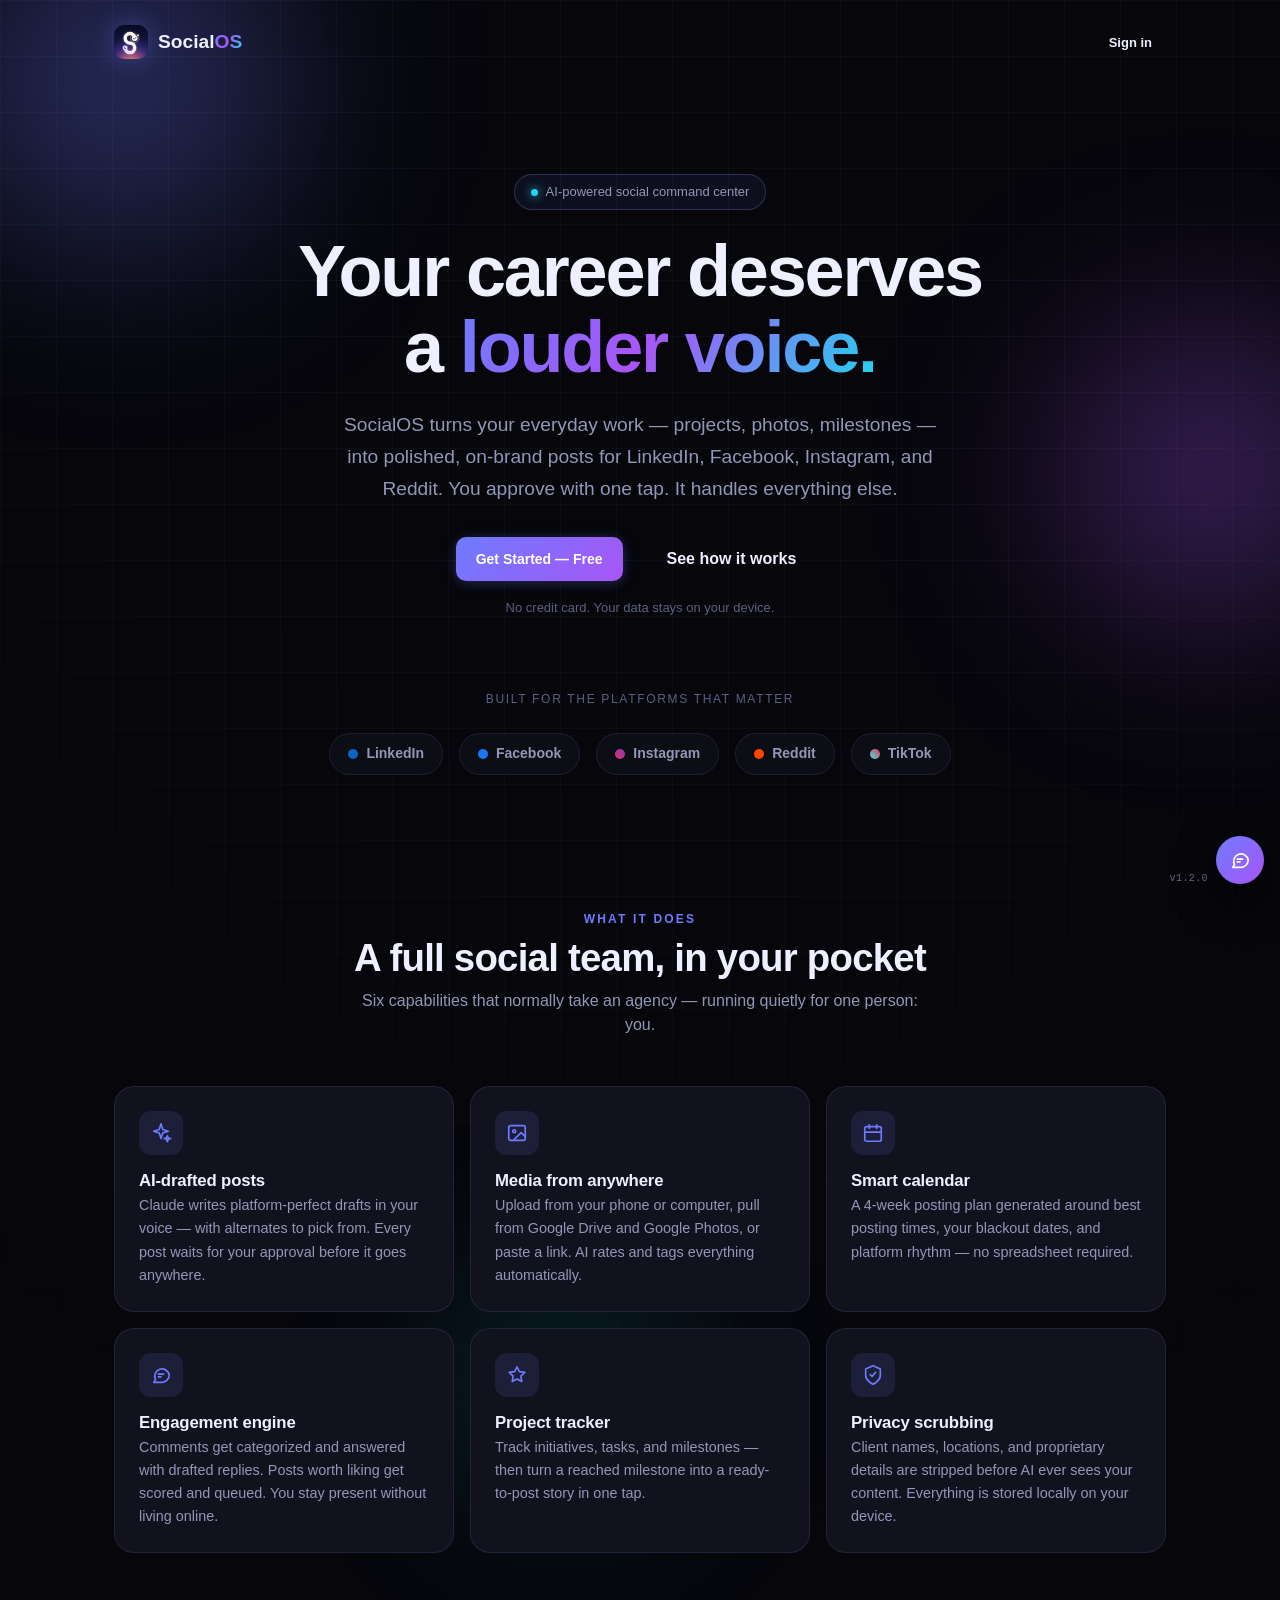
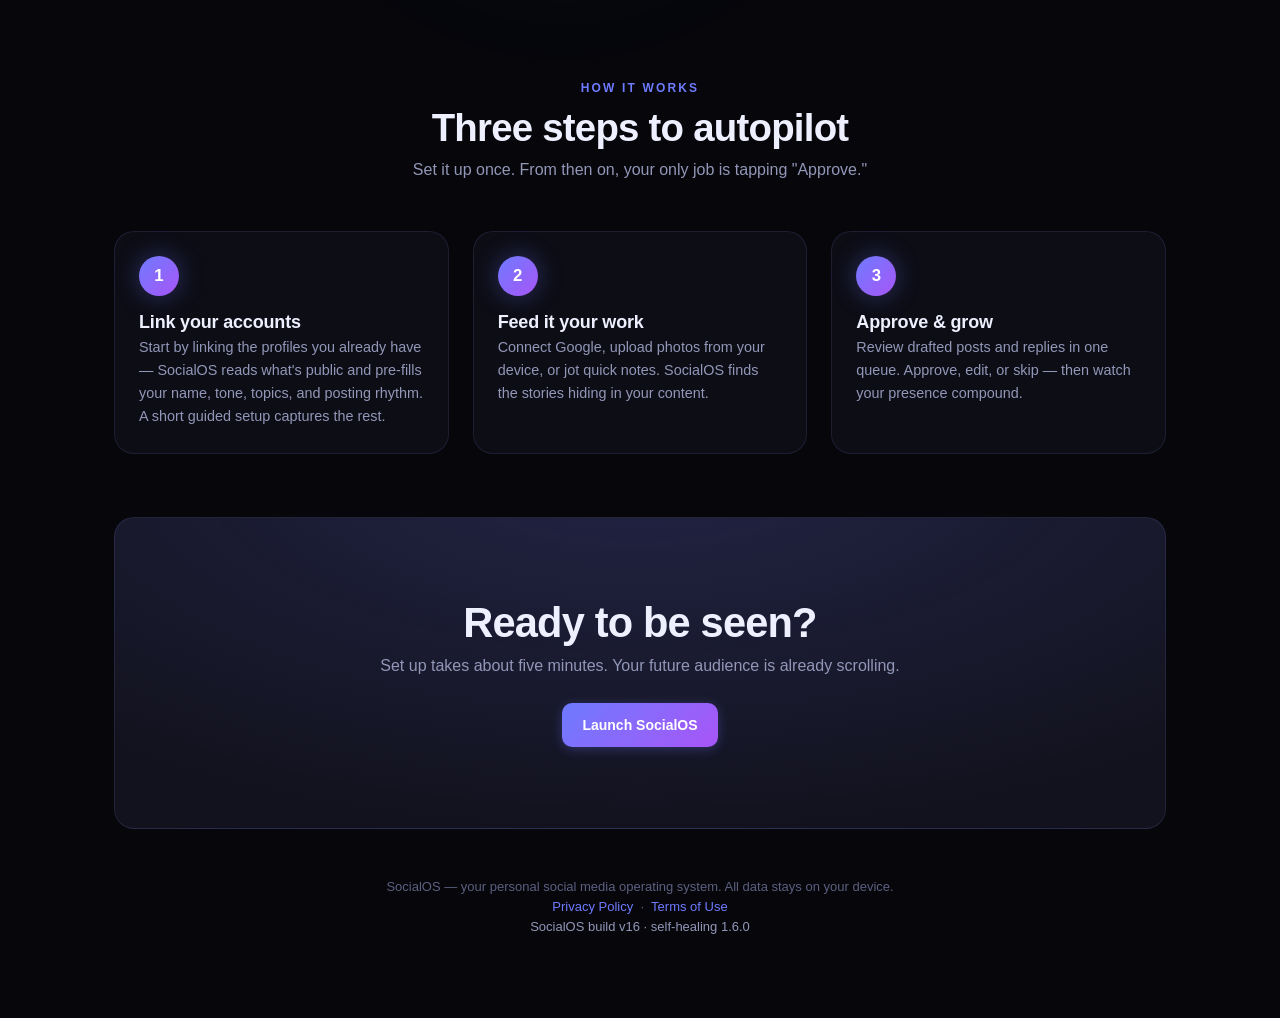
==== commit ca56f6ac: "Deploy SocialOS front-end (2026-09-25T16:10Z)" ====
--- a/index.html
+++ b/index.html
@@ -78,7 +78,7 @@
   <!-- Fonts (Section 6 typography) -->
   <link rel="preconnect" href="https://fonts.googleapis.com">
   <link rel="preconnect" href="https://fonts.gstatic.com" crossorigin>
-  <link rel="stylesheet" href="https://fonts.googleapis.com/css2?family=Space+Grotesk:wght@400;500;600;700&family=Inter:wght@400;500;600;700&family=JetBrains+Mono:wght@400;500;600&display=swap">
+  <link rel="stylesheet" href="https://fonts.googleapis.com/css2?family=Space+Grotesk:wght@400;500;600;700&family=Inter:wght@400;500;600;700&family=JetBrains+Mono:wght@400;500;600&family=IBM+Plex+Mono:wght@400;500;600&family=IBM+Plex+Sans:wght@400;500;600&family=IBM+Plex+Sans+Condensed:wght@600;700&display=swap">
 
   <!-- Styles -->
   <link rel="stylesheet" href="css/app.css">
@@ -129,6 +129,12 @@
       <div id="queue-content"></div>
     </div>
 
+    <!-- ═══ My Learning Screen (the learning sprint, read from the learning repo; ticks commit there) ═══ -->
+    <div id="screen-learning" class="screen">
+      <div class="screen-back-row"><button class="screen-back" data-action="go-dashboard" aria-label="Back to Home"><svg viewBox="0 0 24 24" fill="none" stroke="currentColor" stroke-width="2" stroke-linecap="round" stroke-linejoin="round" aria-hidden="true"><path d="m15 18-6-6 6-6"/></svg>Home</button></div>
+      <div id="learning-content"></div>
+    </div>
+
     <!-- ═══ Work Orders Screen (Scot's cross-project task list, read from alys) ═══ -->
     <div id="screen-workorders" class="screen">
       <div class="screen-back-row"><button class="screen-back" data-action="go-dashboard" aria-label="Back to Home"><svg viewBox="0 0 24 24" fill="none" stroke="currentColor" stroke-width="2" stroke-linecap="round" stroke-linejoin="round" aria-hidden="true"><path d="m15 18-6-6 6-6"/></svg>Home</button></div>
@@ -171,7 +177,7 @@
            and they are reached from Home's tiles / the Inbox switch. A new
            screen gets a Home tile, not a fourth tab. -->
       <div class="nav-tabs">
-        <button class="nav-tab" data-screen="screen-dashboard" data-also="screen-calendar screen-library screen-projects screen-workorders screen-settings">
+        <button class="nav-tab" data-screen="screen-dashboard" data-also="screen-calendar screen-library screen-projects screen-workorders screen-learning screen-settings">
           <span class="nav-tab-icon">
             <svg viewBox="0 0 24 24" fill="none" stroke="currentColor" stroke-width="1.8" stroke-linecap="round" stroke-linejoin="round"><path d="M3 10.5 12 3l9 7.5"/><path d="M5 9.5V21h14V9.5"/><path d="M9.5 21v-6h5v6"/></svg>
           </span>
@@ -246,6 +252,7 @@
   <script src="js/composer.js"></script>
   <script src="js/queue.js"></script>
   <script src="js/workorders.js"></script>
+  <script src="js/learning.js"></script>
   <script src="js/push.js"></script>
   <script src="js/ui.js"></script>
   <script src="js/app.js"></script>
--- a/css/app.css
+++ b/css/app.css
@@ -2385,6 +2385,27 @@
   margin-right: 2px;
 }
 
+/* Task highlights: work orders on their due date, learning objectives on
+   their day. A tappable id, nothing more — the task lives on its own screen.
+   Work orders use the app's warning role (as the WO "Next" lane does);
+   learning uses the tracker's moss, the PySpark + Airflow track colour. */
+.cal-task {
+  display: block; width: 100%; margin-top: 3px; padding: 1px 4px;
+  border: 1px solid var(--bg-border); border-left: 3px solid var(--text-secondary);
+  border-radius: 4px; background: var(--bg-surface); color: var(--text-primary);
+  font: 500 10px/1.4 var(--font-mono); text-align: left; cursor: pointer;
+  overflow: hidden; text-overflow: ellipsis; white-space: nowrap;
+}
+.cal-task-wo  { border-left-color: var(--warning); }
+.cal-task-lrn { border-left-color: #9ABD5B; }
+.cal-task.is-done { color: var(--text-faint); text-decoration: line-through; }
+.cal-task:focus-visible, .cal-task-row:focus-visible { outline: 2px solid var(--accent); outline-offset: 1px; }
+.cal-task-more { display: block; margin-top: 2px; font: 500 10px/1.2 var(--font-mono); color: var(--text-secondary); }
+.cal-task-row { width: 100%; text-align: left; font: inherit; color: inherit; cursor: pointer; }
+.cal-task-row.is-done .cal-agenda-what { text-decoration: line-through; }
+.cal-task-dot-wo  { background: var(--warning); }
+.cal-task-dot-lrn { background: #9ABD5B; }
+
 /* ═══════════════════════════════════════════════════════════════════
    SETTINGS
    ═══════════════════════════════════════════════════════════════════ */
@@ -3337,6 +3358,7 @@
 .wo-lane[data-lane="blocked"]  { --lane-c: var(--text-secondary); }
 .wo-lane[data-lane="unscored"] { --lane-c: var(--text-secondary); }
 .wo-lane[data-lane="loose"]    { --lane-c: var(--text-secondary); }
+.wo-lane[data-lane="learning"] { --lane-c: #9ABD5B; } /* the tracker's moss, as on the Calendar */
 .wo-lane-head { display: flex; align-items: baseline; gap: 10px; padding-bottom: 7px; border-bottom: 2px solid var(--lane-c); }
 .wo-lane-head h3 { margin: 0; font: 700 0.8125rem/1 var(--font-display); letter-spacing: .1em; text-transform: uppercase; color: var(--lane-c); }
 .wo-lane-n { font: 600 0.75rem/1 var(--font-mono); color: var(--lane-c); font-variant-numeric: tabular-nums; }
@@ -3450,3 +3472,152 @@
 @media (max-width: 560px) {
   .wo-lane-gloss { display: none; }
 }
+
+/* ═══ My learning (js/learning.js) ══════════════════════════════════════
+   The sprint tracker's look, inside SocialOS: tokens and card grammar ported
+   from the learning repo's sprint
+   tracker.template.html, scoped under .lrn so nothing else in the app moves.
+   Light or dark follows the system, exactly as the tracker artifact does —
+   the screen is meant to read as the same object. */
+.lrn {
+  --ground: #EDEFF1; --surface: #FAFBFB; --raised: #FFFFFF;
+  --ink: #191E23; --ink-2: #4B555C; --muted: #6E7980;
+  --line: #D2D8DB; --line-2: #E2E7E9;
+  --accent: #9C5A06; --accent-s: #FBEEDC;
+  --done: #0D6355; --done-s: #DEEDE9;
+  --t-teal: #0F6B6B; --t-slate: #3C5170; --t-clay: #8A4730;
+  --t-plum: #673C60; --t-ocean: #1D5686; --t-ochre: #7F6110; --t-moss: #4D6A1B;
+  --r: 3px;
+  --lrn-mono: "IBM Plex Mono", ui-monospace, SFMono-Regular, Menlo, monospace;
+  --lrn-sans: "IBM Plex Sans", system-ui, -apple-system, "Segoe UI", sans-serif;
+  --lrn-cond: "IBM Plex Sans Condensed", "IBM Plex Sans", system-ui, sans-serif;
+  color: var(--ink);
+  background: var(--ground);
+  font-family: var(--lrn-sans);
+  font-size: 15px; line-height: 1.55;
+  border-radius: 10px;
+  padding: 14px;
+}
+@media (prefers-color-scheme: dark) {
+  .lrn {
+    --ground: #121619; --surface: #191E23; --raised: #1E252B;
+    --ink: #E6EAEC; --ink-2: #B4BEC4; --muted: #87939A;
+    --line: #2B3339; --line-2: #242C32;
+    --accent: #E3A153; --accent-s: #2A2116;
+    --done: #5BBFAB; --done-s: #13302B;
+    --t-teal: #46A9A4; --t-slate: #8098BC; --t-clay: #CF8468;
+    --t-plum: #B183AB; --t-ocean: #6BA3D6; --t-ochre: #C0A04A; --t-moss: #9ABD5B;
+  }
+}
+.lrn h2, .lrn h3, .lrn h5 { font-family: var(--lrn-cond); color: var(--ink); margin: 0; letter-spacing: 0; }
+.lrn a { color: var(--accent); }
+.lrn code { font-family: var(--lrn-mono); font-size: .9em; }
+
+.lrn-meterline { display: flex; align-items: center; gap: 12px; }
+.lrn-meter { flex: 1; height: 5px; background: var(--line-2); border-radius: 99px; overflow: hidden; min-width: 70px; }
+.lrn-meter > i { display: block; height: 100%; background: var(--done); transition: width .35s ease; }
+.lrn-meterval { font-family: var(--lrn-mono); font-size: 12px; color: var(--ink-2); white-space: nowrap; font-variant-numeric: tabular-nums; }
+
+.lrn-strip { display: flex; gap: 6px; margin-top: 12px; padding-bottom: 6px; overflow-x: auto; scrollbar-width: thin; }
+.lrn-wk {
+  flex: 1 0 auto; min-width: 84px; display: grid; gap: 4px; padding: 8px 9px 7px;
+  background: var(--raised); color: var(--ink); border: 1px solid var(--line);
+  border-top: 2px solid var(--track, var(--muted)); border-radius: var(--r);
+  cursor: pointer; text-align: left; font: inherit;
+}
+.lrn-wk[aria-pressed="true"] { border-color: var(--track, var(--accent)); background: var(--accent-s); }
+.lrn-wk .wkn { font-family: var(--lrn-mono); font-size: 10.5px; letter-spacing: .07em; text-transform: uppercase; color: var(--muted); display: flex; justify-content: space-between; gap: 6px; font-variant-numeric: tabular-nums; }
+.lrn-wk[aria-pressed="true"] .wkn { color: var(--track, var(--accent)); }
+.lrn-wk .wkt { font-family: var(--lrn-cond); font-weight: 600; font-size: 13px; line-height: 1.2; }
+.lrn-wk .wkbar { height: 3px; background: var(--line-2); border-radius: 99px; overflow: hidden; }
+.lrn-wk .wkbar > i { display: block; height: 100%; background: var(--done); }
+
+.lrn-weekhead {
+  display: grid; gap: 12px; margin: 14px 0 14px; padding: 16px 16px 15px;
+  background: var(--surface); border: 1px solid var(--line);
+  border-left: 3px solid var(--track, var(--accent)); border-radius: var(--r);
+}
+.lrn-weekhead .kicker { display: flex; flex-wrap: wrap; align-items: center; gap: 8px 10px; }
+.lrn-chip {
+  font-family: var(--lrn-mono); font-size: 10.5px; font-weight: 500; letter-spacing: .07em; text-transform: uppercase;
+  padding: 3px 7px; border-radius: 2px; white-space: nowrap;
+  color: var(--track, var(--accent));
+  border: 1px solid color-mix(in srgb, var(--track, var(--accent)) 38%, transparent);
+  background: color-mix(in srgb, var(--track, var(--accent)) 8%, transparent);
+}
+.lrn-range { font-family: var(--lrn-mono); font-size: 12px; color: var(--muted); }
+.lrn-weekhead h2 { font-size: clamp(20px, 5vw, 27px); line-height: 1.12; font-weight: 700; }
+.lrn-weekhead .why { color: var(--ink-2); margin: 0; }
+.lrn-facts { display: grid; gap: 10px; grid-template-columns: repeat(auto-fit, minmax(min(230px, 100%), 1fr)); margin: 2px 0 0; }
+.lrn-facts dt { font-family: var(--lrn-mono); font-size: 10.5px; letter-spacing: .07em; text-transform: uppercase; color: var(--muted); }
+.lrn-facts dd { margin: 2px 0 0; font-size: 13.5px; color: var(--ink-2); }
+
+.lrn-days { display: grid; gap: 12px; grid-template-columns: repeat(auto-fill, minmax(min(258px, 100%), 1fr)); }
+.lrn-day { display: flex; flex-direction: column; gap: 10px; padding: 13px 14px 12px; background: var(--surface); border: 1px solid var(--line); border-radius: var(--r); }
+.lrn-day.today { border-color: var(--accent); box-shadow: 0 0 0 1px var(--accent); }
+.lrn-day.rest { background: var(--ground); }
+.lrn-dayhead { display: flex; align-items: baseline; justify-content: space-between; gap: 8px; }
+.lrn-dayhead .dow { font-family: var(--lrn-cond); font-weight: 700; font-size: 15px; }
+.lrn-dayhead .dt { font-family: var(--lrn-mono); font-size: 11.5px; color: var(--muted); font-variant-numeric: tabular-nums; }
+.lrn-day.today .dayhead .dt, .lrn-day.today .lrn-dayhead .dt { color: var(--accent); font-weight: 600; }
+.lrn-objs { display: grid; gap: 7px; }
+
+.lrn-obj, .lrn-doditem { display: grid; grid-template-columns: auto 1fr; gap: 9px; align-items: start; }
+/* The checkbox is a button (role=checkbox) so the app's one click
+   delegation handles it; a 44px hit area around a 15px box. */
+.lrn-cb {
+  appearance: none; -webkit-appearance: none; position: relative;
+  width: 15px; height: 15px; margin: 4px 0 0; padding: 0; flex: none;
+  border: 1.5px solid var(--muted); border-radius: 2px; background: var(--raised); cursor: pointer;
+}
+.lrn-cb::before { content: ""; position: absolute; inset: -14px; }
+.lrn-cb[aria-checked="true"] { background: var(--done); border-color: var(--done); }
+.lrn-cb[aria-checked="true"]::after {
+  content: ""; position: absolute; inset: 0; background: var(--raised);
+  clip-path: polygon(19% 47%, 12% 56%, 39% 80%, 88% 25%, 80% 18%, 38% 64%);
+}
+.lrn-cb:disabled { opacity: .45; cursor: progress; }
+.lrn-cb:focus-visible, .lrn-objbtn:focus-visible, .lrn-wk:focus-visible { outline: 2px solid var(--accent); outline-offset: 2px; }
+.lrn-objbtn { text-align: left; background: none; border: 0; padding: 0; cursor: pointer; display: grid; gap: 3px; color: var(--ink); font: inherit; }
+.lrn-objbtn .t { font-size: 13.5px; line-height: 1.35; }
+.lrn-obj.checked .lrn-objbtn .t { color: var(--muted); text-decoration: line-through; text-decoration-thickness: 1px; }
+.lrn-objmeta { display: flex; flex-wrap: wrap; align-items: center; gap: 7px; }
+.lrn-kind { font-family: var(--lrn-mono); font-size: 9.5px; font-weight: 500; letter-spacing: .09em; text-transform: uppercase; padding: 1px 5px; border-radius: 2px; white-space: nowrap; border: 1px solid var(--line); color: var(--muted); }
+.lrn-kind.apply { border-color: var(--t-slate); color: var(--t-slate); }
+.lrn-kind.checkpoint { border-color: var(--accent); color: var(--accent); background: var(--accent-s); }
+.lrn-kind.review { border-style: dashed; }
+.lrn-mins { font-family: var(--lrn-mono); font-size: 10.5px; color: var(--muted); font-variant-numeric: tabular-nums; }
+.lrn-trk { font-family: var(--lrn-mono); font-size: 9.5px; letter-spacing: .06em; text-transform: uppercase; color: var(--track, var(--muted)); white-space: nowrap; }
+
+.lrn-detail { grid-column: 1 / -1; margin: 2px 0 4px 24px; padding: 10px 12px; background: var(--raised); border: 1px solid var(--line-2); border-radius: var(--r); font-size: 13px; color: var(--ink-2); }
+.lrn-detail h5 { font-family: var(--lrn-mono); font-size: 10px; font-weight: 500; letter-spacing: .08em; text-transform: uppercase; color: var(--muted); margin-top: 8px; }
+.lrn-detail h5:first-child { margin-top: 0; }
+.lrn-detail p, .lrn-detail ol { margin: 2px 0 0; }
+.lrn-detail ol { padding-left: 18px; display: grid; gap: 4px; }
+.lrn-links { display: flex; flex-wrap: wrap; gap: 4px 12px; }
+.lrn-dodflag { margin-top: 10px; padding: 8px 10px; border: 1px solid var(--accent); background: var(--accent-s); border-radius: var(--r); color: var(--ink); }
+.lrn-dodflag b { display: block; font-family: var(--lrn-mono); font-size: 10px; letter-spacing: .08em; text-transform: uppercase; color: var(--accent); }
+.lrn-when { font-family: var(--lrn-mono); font-size: 11px; color: var(--done); }
+
+.lrn-dod { margin-top: 20px; padding: 15px 16px; background: var(--surface); border: 1px solid var(--line); border-radius: var(--r); display: grid; gap: 9px; }
+.lrn-dod h3 { font-size: 17px; }
+.lrn-dod .lede { margin: 0 0 4px; font-size: 13px; color: var(--muted); }
+.lrn-doditem .txt { font-size: 13.5px; }
+.lrn-doditem.checked .txt { color: var(--muted); text-decoration: line-through; }
+.lrn-doditem .wk-ref { font-family: var(--lrn-mono); font-size: 10.5px; color: var(--muted); }
+.lrn-note { margin: 16px 0 0; padding: 12px 14px; font-size: 12.5px; line-height: 1.5; color: var(--muted); border: 1px dashed var(--line); border-radius: var(--r); }
+
+/* Home's card: the same parts at card size. */
+.lrn-card { display: grid; gap: 10px; margin-bottom: 16px; border: 1px solid var(--line); }
+.lrn-cardhead { display: flex; align-items: center; justify-content: space-between; gap: 8px; }
+.lrn-card h3 { font-size: 15px; font-weight: 700; }
+.lrn-quiet { margin: 0; font-size: 13px; color: var(--muted); }
+.lrn-card .btn { justify-self: start; }
+/* The app's flash fades to its own dark --bg-card; inside the tracker's
+   palette (light by default) that painted dark ink on a dark ground. */
+.lrn .card-focused { outline: 2px solid var(--accent); outline-offset: 3px; box-shadow: none; animation: lrn-focus-flash 2.4s ease-out; }
+@keyframes lrn-focus-flash {
+  0%   { background: var(--accent-s); }
+  100% { background: transparent; }
+}
+@media (prefers-reduced-motion: reduce) { .lrn .card-focused { animation: none; } }
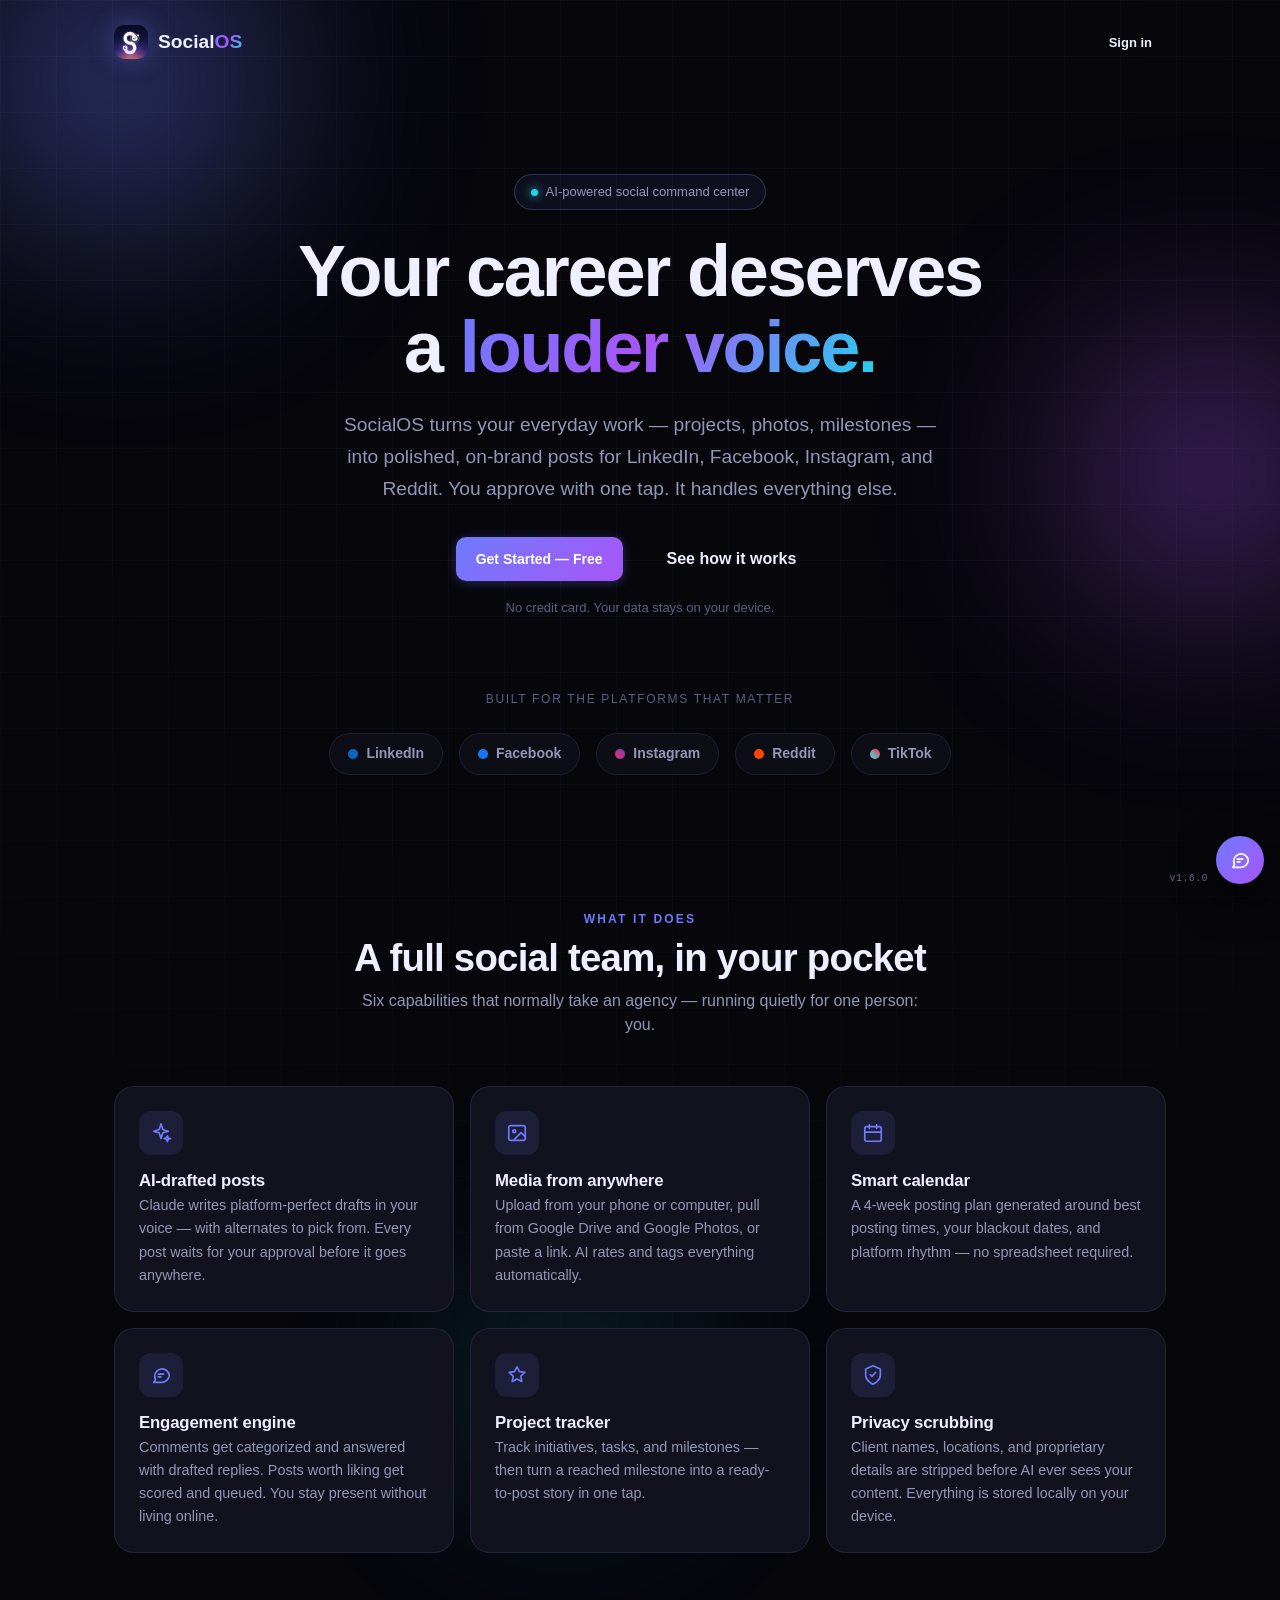
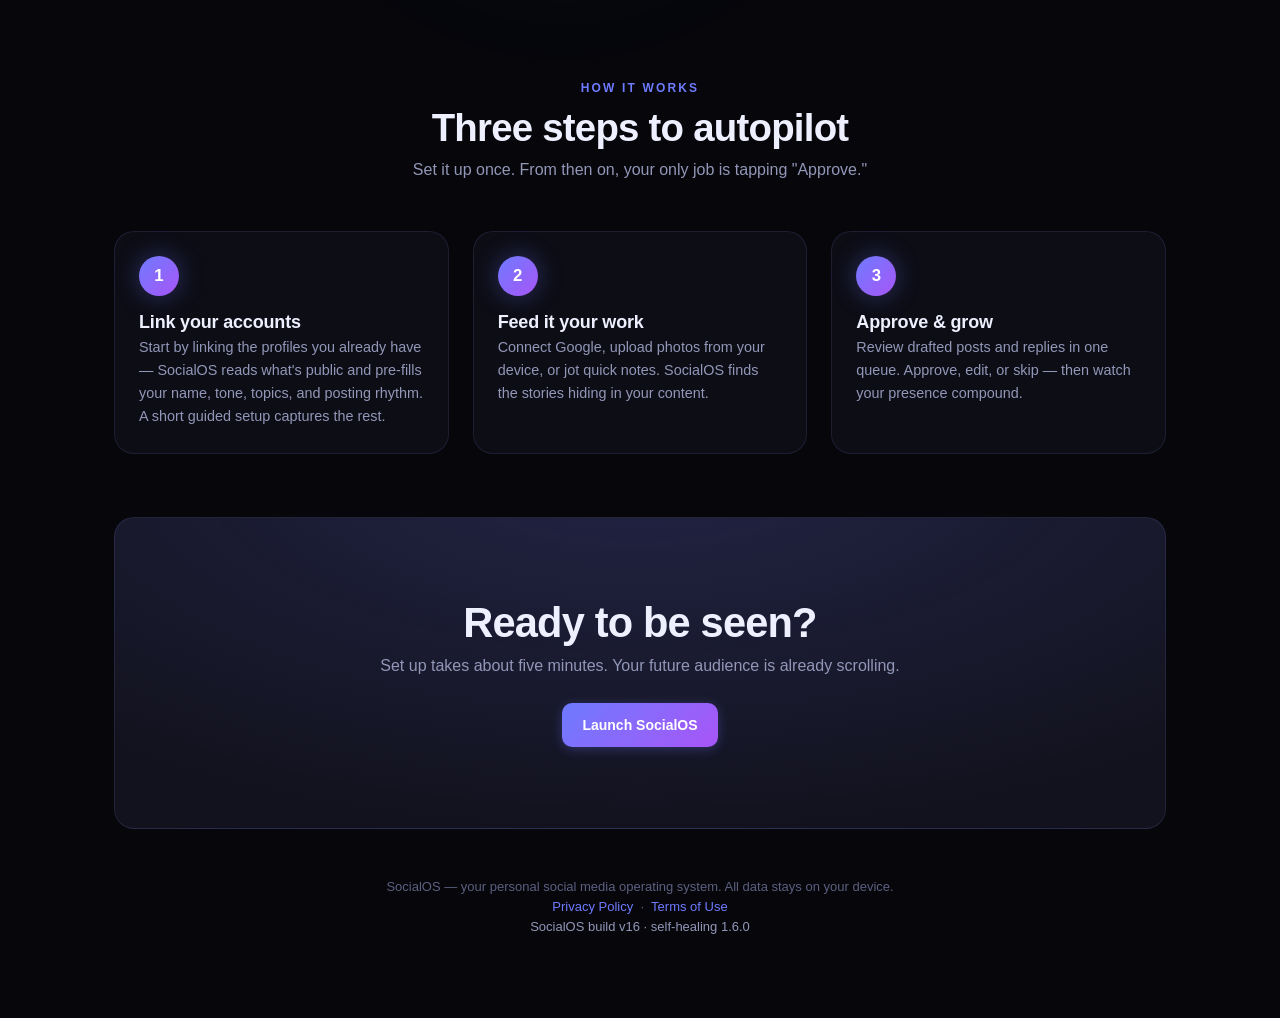
==== commit a0646fb0: "Deploy SocialOS front-end (2026-09-27T00:23Z)" ====
--- a/index.html
+++ b/index.html
@@ -113,18 +113,18 @@
            screen (each copy marks its own half current), navigates via go-*. -->
       <div class="inbox-switch" role="group" aria-label="Inbox">
         <button class="inbox-switch-btn is-active" aria-current="true" data-action="go-approvals">Your posts <span class="inbox-switch-count" data-inbox-count="posts" hidden></span></button>
-        <button class="inbox-switch-btn" data-action="go-queue">Agent drafts <span class="inbox-switch-count" data-inbox-count="agents" hidden></span></button>
+        <button class="inbox-switch-btn" data-action="go-queue">SAFO <span class="inbox-switch-count" data-inbox-count="agents" hidden></span></button>
       </div>
       <div id="approvals-content"></div>
     </div>
 
-    <!-- ═══ Front Office Queue Screen (agent drafts awaiting review) ═══ -->
+    <!-- ═══ SAFO — Social Agent for the Front Office (the queue screen: agent drafts awaiting review) ═══ -->
     <div id="screen-queue" class="screen">
       <!-- Inbox = Approvals + the agent Queue behind one tab. Static per
            screen (each copy marks its own half current), navigates via go-*. -->
       <div class="inbox-switch" role="group" aria-label="Inbox">
         <button class="inbox-switch-btn" data-action="go-approvals">Your posts <span class="inbox-switch-count" data-inbox-count="posts" hidden></span></button>
-        <button class="inbox-switch-btn is-active" aria-current="true" data-action="go-queue">Agent drafts <span class="inbox-switch-count" data-inbox-count="agents" hidden></span></button>
+        <button class="inbox-switch-btn is-active" aria-current="true" data-action="go-queue">SAFO <span class="inbox-switch-count" data-inbox-count="agents" hidden></span></button>
       </div>
       <div id="queue-content"></div>
     </div>
--- a/css/app.css
+++ b/css/app.css
@@ -1387,7 +1387,7 @@
   display: flex;
   align-items: flex-start;
   gap: var(--space-md);
-  margin-bottom: var(--space-lg);
+  margin-bottom: var(--space-md);
 }
 
 .dash-top-text { flex: 1; min-width: 0; }
@@ -1515,23 +1515,6 @@
 
 .dash-attn.is-clear .dash-attn-count { background: rgba(52, 211, 153, 0.18); color: var(--success); }
 
-/* No next post: one quiet line into the Library, not a hero-sized card */
-.dash-empty {
-  display: flex;
-  flex-direction: column;
-  gap: 2px;
-  width: 100%;
-  text-align: left;
-  font-family: var(--font-body);
-  font-size: 0.875rem;
-  color: var(--text-primary);
-  border-style: dashed;
-  cursor: pointer;
-}
-
-.dash-empty:hover { border-color: var(--bg-border-strong); }
-.dash-empty-title { font-family: var(--font-display); font-weight: 600; font-size: 1rem; }
-
 /* Workspace tiles — the way into every screen without a tab */
 .dash-section-title {
   margin: var(--space-lg) 0 var(--space-sm);
@@ -1547,20 +1530,22 @@
   display: grid;
   grid-template-columns: repeat(2, 1fr);
   gap: var(--space-sm);
-  margin-bottom: var(--space-md);
 }
 
 @media (min-width: 640px) {
-  .dash-tiles { grid-template-columns: repeat(3, 1fr); }
-}
-
+  .dash-tiles { grid-template-columns: repeat(4, 1fr); }
+}
+
+/* Compact rows — icon beside the text — so Home fits one phone screen
+   with no scrolling (renderDashboard in js/ui.js). */
 .dash-tile {
-  display: flex;
-  flex-direction: column;
-  align-items: flex-start;
-  gap: 2px;
+  position: relative; /* anchors .dash-tile-count */
+  display: flex;
+  align-items: center;
+  gap: 10px;
   min-width: 0;
-  padding: var(--space-md);
+  min-height: 64px;
+  padding: 10px 12px;
   text-align: left;
   color: var(--text-primary);
   font-family: var(--font-body);
@@ -1578,18 +1563,43 @@
 }
 
 .dash-tile-icon {
+  flex: none;
   display: grid;
   place-items: center;
   width: 36px;
   height: 36px;
-  margin-bottom: var(--space-sm);
   border-radius: var(--radius-sm);
   background: rgba(110, 123, 255, 0.12);
   color: var(--accent);
 }
 
 .dash-tile-icon svg { width: 20px; height: 20px; }
-.dash-tile-title { font-family: var(--font-display); font-weight: 600; font-size: 0.9375rem; }
+.dash-tile-text { flex: 1; min-width: 0; display: flex; flex-direction: column; gap: 1px; }
+.dash-tile-title { font-family: var(--font-display); font-weight: 600; font-size: 0.9375rem; white-space: nowrap; overflow: hidden; text-overflow: ellipsis; }
+
+/* The count of things to handle behind a tile (renderDashboard `count`) —
+   a badge on the icon's corner, app-icon style, so it takes no text width
+   (in the title row it wrapped "Work orders" onto two lines) and adds no
+   height, so Home still fits one screen. */
+.dash-tile-count {
+  position: absolute;
+  top: 8px;      /* the icon's top-right corner: icon is 36px, centred in a 64px tile, 12px in */
+  left: 36px;
+  display: inline-flex;
+  align-items: center;
+  justify-content: center;
+  min-width: 19px;
+  height: 19px;
+  padding: 0 5px;
+  border-radius: 10px;
+  border: 2px solid var(--bg-card);
+  background: var(--warning);
+  color: #1a1400;
+  font-family: var(--font-display);
+  font-size: 0.6875rem;
+  font-weight: 700;
+  line-height: 1;
+}
 
 .dash-tile-meta {
   max-width: 100%;
@@ -1623,71 +1633,6 @@
 
 .screen-head-actions { flex: none; display: flex; gap: var(--space-sm); padding-top: 4px; }
 
-/* Two-column dashboard body on desktop */
-.dash-columns { display: block; }
-
-@media (min-width: 1024px) {
-  .dash-columns {
-    display: grid;
-    grid-template-columns: 1.2fr 1fr;
-    gap: var(--space-md);
-    align-items: start;
-  }
-}
-
-.next-post-card .card-header { margin-bottom: var(--space-sm); }
-
-.post-preview {
-  font-family: var(--font-mono);
-  font-size: 0.8125rem;
-  color: var(--text-secondary);
-  line-height: 1.5;
-  margin-bottom: var(--space-sm);
-}
-
-.quick-actions h3 { margin-bottom: var(--space-md); }
-
-.action-grid {
-  display: grid;
-  grid-template-columns: 1fr 1fr;
-  gap: var(--space-sm);
-}
-
-@media (min-width: 640px) {
-  .action-grid { grid-template-columns: repeat(4, 1fr); }
-}
-
-.action-btn {
-  display: flex;
-  flex-direction: column;
-  align-items: center;
-  gap: 6px;
-  padding: var(--space-md);
-  background: var(--bg-surface);
-  border: 1px solid var(--bg-border);
-  border-radius: var(--radius-sm);
-  color: var(--text-primary);
-  font-size: 0.8125rem;
-  cursor: pointer;
-  transition: border-color 0.2s, background 0.2s, transform 0.15s;
-  min-height: 44px;
-  font-family: var(--font-body);
-}
-
-.action-btn:hover {
-  border-color: var(--accent);
-  background: rgba(110, 123, 255, 0.06);
-  transform: translateY(-1px);
-}
-
-.action-icon {
-  display: inline-flex;
-  width: 22px;
-  height: 22px;
-  color: var(--accent);
-}
-
-.action-icon svg { width: 100%; height: 100%; }
 
 .empty-state {
   text-align: center;
@@ -2642,6 +2587,10 @@
   border-radius: var(--radius-lg) var(--radius-lg) 0 0;
   padding: var(--space-lg);
   padding-bottom: calc(var(--space-lg) + var(--safe-bottom));
+  /* A tall sheet (Growth with 3+ accounts) scrolls instead of running off
+     the top of the screen. */
+  max-height: calc(100dvh - 48px);
+  overflow-y: auto;
   transform: translateY(100%);
   transition: transform 0.3s ease;
 }
@@ -2766,17 +2715,6 @@
    PROJECTS / PROGRAM MANAGER
    ═══════════════════════════════════════════════════════════════════ */
 
-.duesoon-card { margin-top: var(--space-md); }
-.duesoon-row {
-  display: flex;
-  justify-content: space-between;
-  gap: var(--space-sm);
-  padding: 6px 0;
-  border-bottom: 1px solid var(--bg-border);
-  font-size: 0.85rem;
-}
-.duesoon-row:last-of-type { border-bottom: none; }
-.duesoon-title { font-weight: 500; }
 
 .project-list {
   display: flex;
@@ -2965,66 +2903,8 @@
 }
 
 /* ═══════════════════════════════════════════════════════════════════
-   Quick Composer (js/composer.js + renderComposer) + Home hero
+   Quick Composer (js/composer.js + renderComposer)
    ═══════════════════════════════════════════════════════════════════ */
-
-/* ── Home hero: the front door to Quick Post ───────────────────────── */
-.quickpost-hero {
-  position: relative;
-  display: block;
-  width: 100%;
-  text-align: left;
-  border: 1px solid var(--bg-border-strong);
-  border-radius: var(--radius-lg);
-  background: var(--bg-card);
-  padding: 0;
-  margin-bottom: var(--space-lg);
-  cursor: pointer;
-  overflow: hidden;
-  transition: transform 0.15s ease, box-shadow 0.2s ease, border-color 0.2s ease;
-}
-.quickpost-hero:hover { transform: translateY(-1px); box-shadow: var(--glow-accent); border-color: var(--accent); }
-.quickpost-hero:active { transform: translateY(0); }
-.quickpost-hero-glow {
-  position: absolute; inset: 0;
-  background: var(--grad-aurora);
-  opacity: 0.14;
-  pointer-events: none;
-}
-.quickpost-hero-body {
-  position: relative;
-  display: flex;
-  align-items: center;
-  gap: var(--space-md);
-  padding: var(--space-lg);
-}
-.quickpost-hero-icon {
-  flex: 0 0 auto;
-  width: 44px; height: 44px;
-  display: grid; place-items: center;
-  border-radius: var(--radius-md);
-  background: var(--grad-accent);
-  color: #fff;
-  box-shadow: var(--glow-accent);
-}
-.quickpost-hero-icon svg { width: 22px; height: 22px; }
-.quickpost-hero-text { display: flex; flex-direction: column; min-width: 0; flex: 1; }
-.quickpost-hero-title { font-family: var(--font-display); font-weight: 600; font-size: 1.05rem; color: var(--text-primary); }
-.quickpost-hero-sub { color: var(--text-secondary); font-size: 0.85rem; }
-.quickpost-hero-cta {
-  flex: 0 0 auto;
-  font-family: var(--font-display); font-weight: 600; font-size: 0.85rem;
-  color: #fff;
-  background: var(--accent);
-  padding: 8px 14px;
-  border-radius: var(--radius-full);
-}
-
-/* Phones: the whole card is the button — drop the pill so the copy breathes */
-@media (max-width: 479px) {
-  .quickpost-hero-cta { display: none; }
-  .quickpost-hero-body { padding: var(--space-md); }
-}
 
 /* ── Composer screen ───────────────────────────────────────────────── */
 .cmp-header { margin-bottom: var(--space-md); }
@@ -3484,6 +3364,7 @@
   --ink: #191E23; --ink-2: #4B555C; --muted: #6E7980;
   --line: #D2D8DB; --line-2: #E2E7E9;
   --accent: #9C5A06; --accent-s: #FBEEDC;
+  --warn: #93421F; --warn-s: #FAEDE7;
   --done: #0D6355; --done-s: #DEEDE9;
   --t-teal: #0F6B6B; --t-slate: #3C5170; --t-clay: #8A4730;
   --t-plum: #673C60; --t-ocean: #1D5686; --t-ochre: #7F6110; --t-moss: #4D6A1B;
@@ -3504,6 +3385,7 @@
     --ink: #E6EAEC; --ink-2: #B4BEC4; --muted: #87939A;
     --line: #2B3339; --line-2: #242C32;
     --accent: #E3A153; --accent-s: #2A2116;
+    --warn: #E08E68; --warn-s: #2E1D15;
     --done: #5BBFAB; --done-s: #13302B;
     --t-teal: #46A9A4; --t-slate: #8098BC; --t-clay: #CF8468;
     --t-plum: #B183AB; --t-ocean: #6BA3D6; --t-ochre: #C0A04A; --t-moss: #9ABD5B;
@@ -3598,6 +3480,16 @@
 .lrn-dodflag { margin-top: 10px; padding: 8px 10px; border: 1px solid var(--accent); background: var(--accent-s); border-radius: var(--r); color: var(--ink); }
 .lrn-dodflag b { display: block; font-family: var(--lrn-mono); font-size: 10px; letter-spacing: .08em; text-transform: uppercase; color: var(--accent); }
 .lrn-when { font-family: var(--lrn-mono); font-size: 11px; color: var(--done); }
+.lrn-journal { margin-top: 10px; padding-top: 10px; border-top: 1px dashed var(--line); display: grid; gap: 6px; }
+.lrn-journal h5 { margin-top: 0; }
+.lrn-jdone { color: var(--done); letter-spacing: .04em; }
+.lrn-keep { display: grid; grid-template-columns: auto 1fr; gap: 8px; align-items: start; font-size: 13px; color: var(--ink-2); cursor: pointer; }
+.lrn-keep input { margin-top: 3px; width: 16px; height: 16px; }
+.lrn-keep span { overflow-wrap: anywhere; }
+.lrn-minelabel { font-family: var(--lrn-mono); font-size: 10px; letter-spacing: .08em; text-transform: uppercase; color: var(--muted); margin-top: 4px; }
+.lrn-warn { margin: 0; font-size: 12px; color: var(--accent); }
+.lrn-mine { width: 100%; min-height: 72px; resize: vertical; font-size: 14px; }
+.lrn-journal .btn { justify-self: start; }
 
 .lrn-dod { margin-top: 20px; padding: 15px 16px; background: var(--surface); border: 1px solid var(--line); border-radius: var(--r); display: grid; gap: 9px; }
 .lrn-dod h3 { font-size: 17px; }
@@ -3608,16 +3500,116 @@
 .lrn-note { margin: 16px 0 0; padding: 12px 14px; font-size: 12.5px; line-height: 1.5; color: var(--muted); border: 1px dashed var(--line); border-radius: var(--r); }
 
 /* Home's card: the same parts at card size. */
-.lrn-card { display: grid; gap: 10px; margin-bottom: 16px; border: 1px solid var(--line); }
-.lrn-cardhead { display: flex; align-items: center; justify-content: space-between; gap: 8px; }
-.lrn-card h3 { font-size: 15px; font-weight: 700; }
 .lrn-quiet { margin: 0; font-size: 13px; color: var(--muted); }
-.lrn-card .btn { justify-self: start; }
 /* The app's flash fades to its own dark --bg-card; inside the tracker's
    palette (light by default) that painted dark ink on a dark ground. */
+/* My learning → Roadmap view: the zoomed-out 30-month plan, ported from the
+   tracker's roadmap view (same class names, lrn- prefixed). Read-only. */
+.lrn-views { display: flex; gap: 2px; margin-bottom: 12px; }
+.lrn-viewbtn {
+  font-family: var(--lrn-mono); font-size: 11px; letter-spacing: .07em;
+  text-transform: uppercase; padding: 6px 12px; cursor: pointer;
+  background: none; border: 1px solid var(--line); color: var(--muted);
+  border-radius: 2px;
+}
+.lrn-viewbtn + .lrn-viewbtn { margin-left: -1px; }
+.lrn-viewbtn[aria-pressed="true"] { color: var(--accent); border-color: var(--accent); background: var(--accent-s); position: relative; z-index: 1; }
+.lrn-northstar {
+  padding: 18px 16px 16px; margin-bottom: 16px;
+  background: var(--surface); border: 1px solid var(--line);
+  border-left: 3px solid var(--accent); border-radius: var(--r);
+}
+.lrn-northstar .lrn-eyebrow { font-family: var(--lrn-mono); font-size: 10.5px; letter-spacing: .1em; text-transform: uppercase; color: var(--muted); margin-bottom: 8px; }
+.lrn-northstar blockquote { margin: 0 0 12px; font-family: var(--lrn-cond); font-weight: 600; font-size: clamp(17px, 4.6vw, 22px); line-height: 1.3; color: var(--ink); }
+.lrn-northstar .lrn-wedge { margin: 0; font-size: 14px; color: var(--ink-2); }
+.lrn-northstar .lrn-horizon { font-family: var(--lrn-mono); font-size: 11.5px; color: var(--muted); margin-top: 10px; }
+.lrn-placement {
+  display: grid; gap: 5px; padding: 13px 15px; margin-bottom: 20px;
+  border: 1px solid var(--accent); background: var(--accent-s); border-radius: var(--r);
+}
+.lrn-placement .ph { font-family: var(--lrn-mono); font-size: 10.5px; letter-spacing: .08em; text-transform: uppercase; color: var(--accent); }
+.lrn-placement .pt { font-family: var(--lrn-cond); font-weight: 700; font-size: 16px; }
+.lrn-placement p { margin: 0; font-size: 13px; color: var(--ink-2); }
+.lrn-rsection { margin-top: 26px; }
+.lrn-rsection > h3 { font-size: 17px; margin-bottom: 4px; }
+.lrn-rsection > .lrn-rlede { margin: 0 0 13px; font-size: 13px; color: var(--muted); }
+.lrn-phases { display: grid; gap: 12px; grid-template-columns: repeat(auto-fit, minmax(min(280px, 100%), 1fr)); }
+.lrn-phase {
+  display: grid; gap: 7px; padding: 14px 15px;
+  background: var(--surface); border: 1px solid var(--line);
+  border-top: 2px solid var(--track, var(--accent)); border-radius: var(--r);
+}
+.lrn-phase .pn { display: flex; justify-content: space-between; align-items: baseline; gap: 8px; }
+.lrn-phase .pn b { font-family: var(--lrn-mono); font-size: 10.5px; letter-spacing: .08em; text-transform: uppercase; color: var(--track, var(--accent)); font-weight: 500; }
+.lrn-phase .pn span { font-family: var(--lrn-mono); font-size: 10.5px; color: var(--muted); }
+.lrn-phase h4 { font-family: var(--lrn-cond); color: var(--ink); margin: 0; font-size: 15.5px; line-height: 1.25; }
+.lrn-phase p { margin: 0; font-size: 13px; color: var(--ink-2); }
+.lrn-phase .cap { padding-top: 7px; border-top: 1px solid var(--line); font-size: 12.5px; color: var(--muted); }
+.lrn-phase .cap b { font-family: var(--lrn-mono); font-size: 9.5px; letter-spacing: .08em; text-transform: uppercase; color: var(--muted); display: block; margin-bottom: 2px; }
+.lrn-caltable { overflow-x: auto; border: 1px solid var(--line); border-radius: var(--r); background: var(--raised); }
+.lrn-caltable table { border-collapse: collapse; width: 100%; min-width: 720px; font-size: 12.5px; }
+.lrn-caltable th, .lrn-caltable td { text-align: left; padding: 8px 11px; border-bottom: 1px solid var(--line-2); vertical-align: top; }
+.lrn-caltable th { font-family: var(--lrn-mono); font-size: 10px; letter-spacing: .08em; text-transform: uppercase; color: var(--muted); background: var(--surface); font-weight: 500; white-space: nowrap; }
+.lrn-caltable tbody tr:last-child td { border-bottom: 0; }
+.lrn-caltable td:first-child, .lrn-caltable td:nth-child(2) { font-family: var(--lrn-mono); white-space: nowrap; color: var(--ink); font-variant-numeric: tabular-nums; }
+.lrn-caltable td { color: var(--ink-2); }
+.lrn-caltable tr.gate td { background: var(--accent-s); }
+.lrn-caltable tr.gate td:last-child { color: var(--accent); font-weight: 600; }
+.lrn-gatebox { margin-top: 14px; padding: 13px 15px; border: 1px solid var(--warn); background: var(--warn-s); border-radius: var(--r); display: grid; gap: 4px; }
+.lrn-gatebox .gh { font-family: var(--lrn-mono); font-size: 10.5px; letter-spacing: .08em; text-transform: uppercase; color: var(--warn); }
+.lrn-gatebox .gt { font-family: var(--lrn-cond); font-weight: 700; font-size: 15.5px; }
+.lrn-gatebox p { margin: 0; font-size: 13px; color: var(--ink-2); }
+.lrn-plainlist { display: grid; gap: 9px; }
+.lrn-plainrow { display: grid; grid-template-columns: auto 1fr; gap: 11px; align-items: baseline; font-size: 13.5px; color: var(--ink-2); }
+.lrn-plainrow .lrn-badge {
+  font-family: var(--lrn-mono); font-size: 10px; letter-spacing: .06em; text-transform: uppercase;
+  color: var(--muted); border: 1px solid var(--line); border-radius: 2px;
+  padding: 1px 6px; white-space: nowrap; min-width: 62px; text-align: center;
+}
+.lrn-plainrow .lrn-sub { display: block; color: var(--muted); font-size: 12.5px; margin-top: 2px; }
+.lrn-risks { margin: 0; padding-left: 20px; display: grid; gap: 6px; font-size: 13.5px; color: var(--ink-2); }
+
 .lrn .card-focused { outline: 2px solid var(--accent); outline-offset: 3px; box-shadow: none; animation: lrn-focus-flash 2.4s ease-out; }
 @keyframes lrn-focus-flash {
   0%   { background: var(--accent-s); }
   100% { background: transparent; }
 }
 @media (prefers-reduced-motion: reduce) { .lrn .card-focused { animation: none; } }
+
+/* ── SAFO — the Front Office at a glance (ui.js renderSafoDash) ──────── */
+.safo-dash {
+  margin: 0 0 var(--space-md);
+  padding: 12px;
+  background: var(--bg-card);
+  border: 1px solid var(--bg-border);
+  border-radius: var(--radius-md);
+}
+
+.safo-stats {
+  display: grid;
+  grid-template-columns: repeat(4, minmax(0, 1fr));
+  gap: 8px;
+}
+
+.safo-stat { display: flex; flex-direction: column; min-width: 0; }
+.safo-stat-value { font-family: var(--font-display); font-size: 1.25rem; font-weight: 700; line-height: 1.1; }
+.safo-stat-label { color: var(--text-secondary); font-size: 0.6875rem; white-space: nowrap; overflow: hidden; text-overflow: ellipsis; }
+
+.safo-agents { display: flex; flex-wrap: wrap; gap: 6px; margin-top: 10px; }
+.safo-agent {
+  display: inline-flex;
+  align-items: center;
+  gap: 4px;
+  max-width: 100%;
+  overflow: hidden;
+  text-overflow: ellipsis;
+  white-space: nowrap;
+  padding: 3px 8px;
+  border-radius: 999px;
+  background: rgba(110, 123, 255, 0.12);
+  color: var(--accent);
+  font-size: 0.75rem;
+}
+.safo-agent b { font-weight: 700; }
+
+.safo-liveness { margin: 10px 0 0; color: var(--text-secondary); font-size: 0.75rem; }
